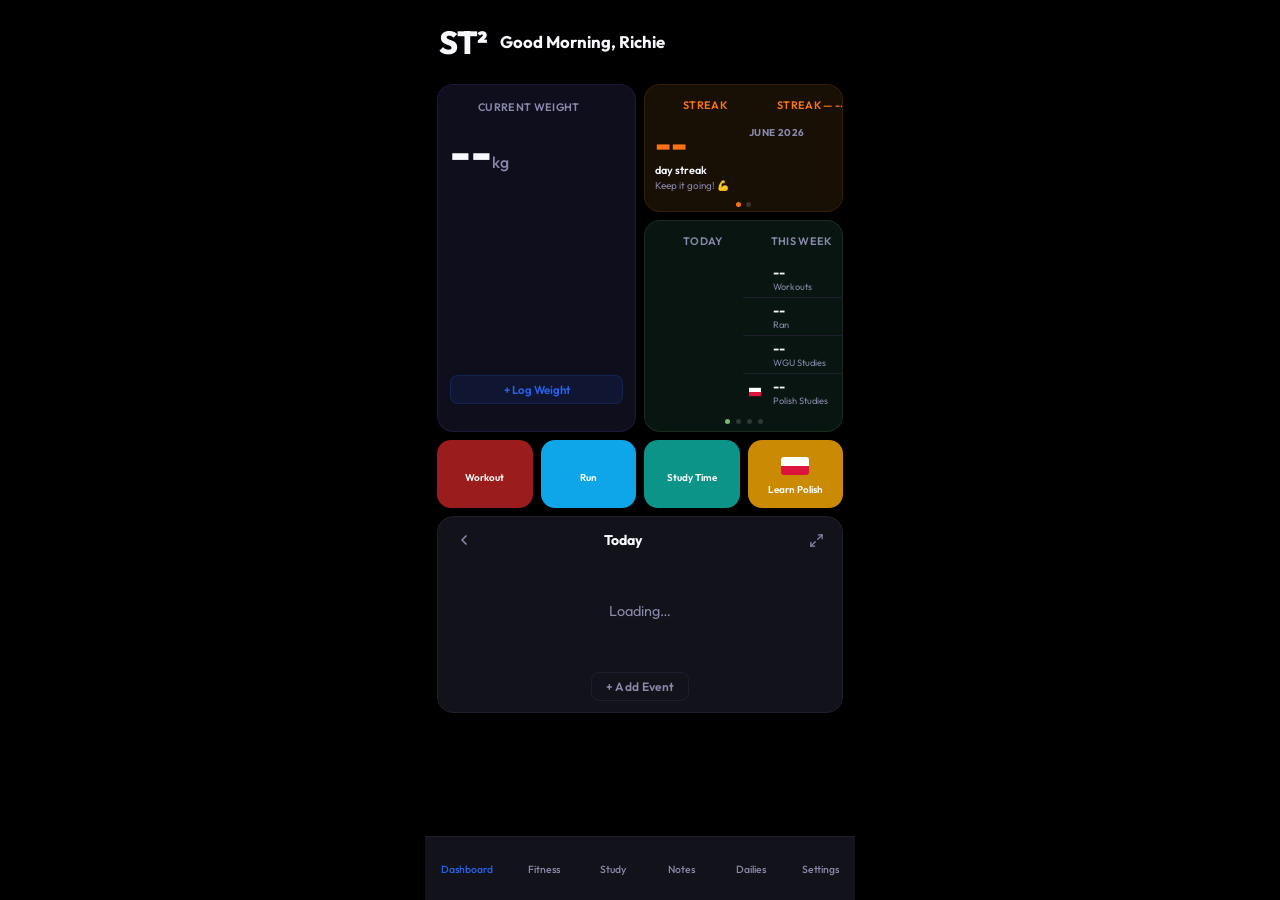
==== index.html @ 62f7ee6d "Habit modal: transparent borderless inputs, free-type emoji from any emoji keyboard - Input fields n" ====
<!DOCTYPE html>
<html lang="en" data-theme="dark">
<head>
  <meta charset="UTF-8" />
  <meta name="viewport" content="width=device-width, initial-scale=1.0, viewport-fit=cover" />
  <meta name="description" content="ST² — Stop Talking, Start Trying. Personal life tracker." />

  <!-- PWA / Android -->
  <meta name="theme-color" content="#000000" />
  <meta name="mobile-web-app-capable" content="yes" />
  <meta name="application-name" content="ST²" />

  <!-- iOS -->
  <meta name="apple-mobile-web-app-capable" content="yes" />
  <meta name="apple-mobile-web-app-status-bar-style" content="black-translucent" />
  <meta name="apple-mobile-web-app-title" content="ST²" />
  <link rel="apple-touch-icon" href="icon.png" />

  <title>ST²</title>
  <link rel="manifest" href="manifest.json" />
  <link rel="icon" type="image/png" href="icon.png" />

  <!-- Fonts -->
  <link rel="preconnect" href="https://fonts.googleapis.com" />
  <link rel="preconnect" href="https://fonts.gstatic.com" crossorigin />

  <!-- CDN Libraries -->
  <link rel="stylesheet" href="https://unpkg.com/leaflet@1.9.4/dist/leaflet.css" />
  <link rel="stylesheet" href="css/style.css" />
</head>
<body>

<div id="app">

  <!-- ── App Header ────────────────────────────────────────────────────── -->
  <div class="app-header" id="app-header">
    <div class="app-logo">ST²</div>
    <div class="greeting-flip-container">
      <div class="greeting-flip-card" id="greeting-flip">
        <div class="greeting-flip-front">
          <div class="greeting-text" id="greeting-text">Good Morning, Richie</div>
          <div class="greeting-date" id="greeting-date"></div>
        </div>
        <div class="greeting-flip-back">
          <div class="greeting-motto">STOP TALKING<br>START TRYING</div>
        </div>
      </div>
    </div>
  </div>

  <!-- ── Main scroll area ──────────────────────────────────────────────── -->
  <main>

    <!-- ================================================================
         TAB 1 — DASHBOARD
         ================================================================ -->
    <div id="tab-dashboard" class="tab-content active">

      <!-- Dashboard top: Weight (left) | Streak + This Week (right) -->
      <div class="dashboard-top mb-8">

        <!-- Weight Card — spans full height on left -->
        <div class="card weight-card">
          <div class="card-header-row">
            <div class="card-icon-wrap icon-purple">
              <i data-lucide="scale" style="width:13px;height:13px"></i>
            </div>
            <span class="card-label">Current Weight</span>
            <button class="card-expand-btn" onclick="openWeightExpand()" title="Expand">
              <i data-lucide="maximize-2" style="width:14px;height:14px"></i>
            </button>
          </div>
          <div class="weight-value">
            <span id="dash-weight">--</span><span class="unit">kg</span>
          </div>
          <div id="dash-weight-loss" class="weight-loss"></div>
          <div class="weight-sparkline-wrap">
            <canvas id="weight-sparkline"></canvas>
          </div>
          <button class="weight-log-btn" data-action="log-weight">+ Log Weight</button>
        </div>

        <!-- Right column: Streak on top, This Week below -->
        <div class="dashboard-right-col">

          <!-- Streak Card -->
          <div class="card streak-card" id="streak-card">
            <div class="streak-slider" id="streak-slider">
              <!-- Slide 0: streak number + week dots -->
              <div class="streak-slide">
                <div class="card-header-row">
                  <div class="card-icon-wrap icon-orange">
                    <i data-lucide="flame" style="width:13px;height:13px"></i>
                  </div>
                  <span class="card-label" style="color:#F97316">Streak</span>
                </div>
                <div class="streak-number" id="dash-streak">--</div>
                <div class="streak-label">day streak</div>
                <div class="streak-tagline" id="dash-streak-tagline">Keep it going! 💪</div>
                <div class="streak-dots" id="dash-streak-dots"></div>
              </div>
              <!-- Slide 1: month dot view -->
              <div class="streak-slide">
                <div class="card-header-row">
                  <div class="card-icon-wrap icon-orange">
                    <i data-lucide="flame" style="width:13px;height:13px"></i>
                  </div>
                  <span class="card-label" style="color:#F97316">Streak — <span id="dash-streak-mv">--</span> days</span>
                  <button class="card-expand-btn" onclick="Dashboard.openStreakYearModal()" title="View year">
                    <i data-lucide="maximize-2" style="width:14px;height:14px"></i>
                  </button>
                </div>
                <div class="streak-mv-month" id="dash-streak-mv-month">JUNE 2026</div>
                <div class="streak-mv-grid" id="dash-streak-mv-grid"></div>
              </div>
            </div>
            <div class="streak-nav-dots">
              <div class="streak-nav-dot active"></div>
              <div class="streak-nav-dot"></div>
            </div>
          </div>

          <!-- This Week Card — two swipeable panels -->
          <div class="card this-week-card" id="this-week-card">
            <div class="week-card-slider">
              <!-- Panel 0: Today's checklist -->
              <div class="week-panel">
                <div class="card-header-row">
                  <div class="card-icon-wrap icon-green">
                    <i data-lucide="circle-check-big" style="width:13px;height:13px"></i>
                  </div>
                  <span class="card-label">Today</span>
                </div>
                <div id="today-activity-list"></div>
              </div>
              <!-- Panel 1: This week stats -->
              <div class="week-panel">
                <div class="card-header-row">
                  <div class="card-icon-wrap icon-green">
                    <i data-lucide="trending-up" style="width:13px;height:13px"></i>
                  </div>
                  <span class="card-label">This Week</span>
                </div>
                <div class="week-stats-list">
                  <div class="week-stat-row">
                    <div class="week-stat-icon icon-workout">
                      <i data-lucide="dumbbell" style="width:13px;height:13px"></i>
                    </div>
                    <div class="week-stat-content">
                      <div id="week-workouts" class="week-stat-num">--</div>
                      <div class="week-stat-label">Workouts</div>
                    </div>
                    <canvas class="week-mini-chart" id="week-workout-mini-chart"></canvas>
                  </div>
                  <div class="week-stat-row">
                    <div class="week-stat-icon icon-run">
                      <i data-lucide="footprints" style="width:13px;height:13px"></i>
                    </div>
                    <div class="week-stat-content">
                      <div id="week-km" class="week-stat-num">--</div>
                      <div class="week-stat-label">Ran</div>
                    </div>
                    <canvas class="week-mini-chart" id="week-run-mini-chart"></canvas>
                  </div>
                  <div class="week-stat-row">
                    <div class="week-stat-icon icon-study">
                      <i data-lucide="book-open" style="width:13px;height:13px"></i>
                    </div>
                    <div class="week-stat-content">
                      <div id="week-study" class="week-stat-num">--</div>
                      <div class="week-stat-label">WGU Studies</div>
                    </div>
                    <canvas class="week-mini-chart" id="week-study-mini-chart"></canvas>
                  </div>
                  <div class="week-stat-row">
                    <div class="week-stat-icon" style="width:24px;height:24px;display:flex;align-items:center;justify-content:center;flex-shrink:0">
                      <svg viewBox="0 0 20 14" width="20" height="14" style="border-radius:2px;display:block">
                        <rect width="20" height="7" style="fill:#FFFFFF;stroke:none"/>
                        <rect y="7" width="20" height="7" style="fill:#DC143C;stroke:none"/>
                      </svg>
                    </div>
                    <div class="week-stat-content">
                      <div id="week-polish" class="week-stat-num">--</div>
                      <div class="week-stat-label">Polish Studies</div>
                    </div>
                    <canvas class="week-mini-chart" id="week-polish-mini-chart"></canvas>
                  </div>
                </div>
              </div>
              <!-- Panel 2: This month stats -->
              <div class="week-panel">
                <div class="card-header-row">
                  <div class="card-icon-wrap icon-blue">
                    <i data-lucide="calendar" style="width:13px;height:13px"></i>
                  </div>
                  <span class="card-label">This Month</span>
                </div>
                <div class="week-stats-list">
                  <div class="week-stat-row">
                    <div class="week-stat-icon icon-workout"><i data-lucide="dumbbell" style="width:13px;height:13px"></i></div>
                    <div class="week-stat-content">
                      <div id="month-workouts" class="week-stat-num">--</div>
                      <div class="week-stat-label">Workouts</div>
                    </div>
                    <canvas class="week-mini-chart" id="month-workout-mini-chart"></canvas>
                  </div>
                  <div class="week-stat-row">
                    <div class="week-stat-icon icon-run"><i data-lucide="footprints" style="width:13px;height:13px"></i></div>
                    <div class="week-stat-content">
                      <div id="month-km" class="week-stat-num">--</div>
                      <div class="week-stat-label">Ran</div>
                    </div>
                    <canvas class="week-mini-chart" id="month-run-mini-chart"></canvas>
                  </div>
                  <div class="week-stat-row">
                    <div class="week-stat-icon icon-study"><i data-lucide="book-open" style="width:13px;height:13px"></i></div>
                    <div class="week-stat-content">
                      <div id="month-study" class="week-stat-num">--</div>
                      <div class="week-stat-label">WGU Studies</div>
                    </div>
                    <canvas class="week-mini-chart" id="month-study-mini-chart"></canvas>
                  </div>
                  <div class="week-stat-row">
                    <div class="week-stat-icon" style="width:24px;height:24px;display:flex;align-items:center;justify-content:center;flex-shrink:0">
                      <svg viewBox="0 0 20 14" width="20" height="14" style="border-radius:2px;display:block"><rect width="20" height="7" style="fill:#FFFFFF;stroke:none"/><rect y="7" width="20" height="7" style="fill:#DC143C;stroke:none"/></svg>
                    </div>
                    <div class="week-stat-content">
                      <div id="month-polish" class="week-stat-num">--</div>
                      <div class="week-stat-label">Polish Studies</div>
                    </div>
                    <canvas class="week-mini-chart" id="month-polish-mini-chart"></canvas>
                  </div>
                </div>
              </div>
              <!-- Panel 3: All time stats -->
              <div class="week-panel">
                <div class="card-header-row">
                  <div class="card-icon-wrap icon-amber">
                    <i data-lucide="star" style="width:13px;height:13px"></i>
                  </div>
                  <span class="card-label">All Time</span>
                </div>
                <div class="week-stats-list">
                  <div class="week-stat-row">
                    <div class="week-stat-icon icon-workout"><i data-lucide="dumbbell" style="width:13px;height:13px"></i></div>
                    <div class="week-stat-content">
                      <div id="alltime-workouts" class="week-stat-num">--</div>
                      <div class="week-stat-label">Workouts</div>
                    </div>
                    <canvas class="week-mini-chart" id="alltime-workout-mini-chart"></canvas>
                  </div>
                  <div class="week-stat-row">
                    <div class="week-stat-icon icon-run"><i data-lucide="footprints" style="width:13px;height:13px"></i></div>
                    <div class="week-stat-content">
                      <div id="alltime-km" class="week-stat-num">--</div>
                      <div class="week-stat-label">Ran</div>
                    </div>
                    <canvas class="week-mini-chart" id="alltime-run-mini-chart"></canvas>
                  </div>
                  <div class="week-stat-row">
                    <div class="week-stat-icon icon-study"><i data-lucide="book-open" style="width:13px;height:13px"></i></div>
                    <div class="week-stat-content">
                      <div id="alltime-study" class="week-stat-num">--</div>
                      <div class="week-stat-label">WGU Studies</div>
                    </div>
                    <canvas class="week-mini-chart" id="alltime-study-mini-chart"></canvas>
                  </div>
                  <div class="week-stat-row">
                    <div class="week-stat-icon" style="width:24px;height:24px;display:flex;align-items:center;justify-content:center;flex-shrink:0">
                      <svg viewBox="0 0 20 14" width="20" height="14" style="border-radius:2px;display:block"><rect width="20" height="7" style="fill:#FFFFFF;stroke:none"/><rect y="7" width="20" height="7" style="fill:#DC143C;stroke:none"/></svg>
                    </div>
                    <div class="week-stat-content">
                      <div id="alltime-polish" class="week-stat-num">--</div>
                      <div class="week-stat-label">Polish Studies</div>
                    </div>
                    <canvas class="week-mini-chart" id="alltime-polish-mini-chart"></canvas>
                  </div>
                </div>
              </div>
            </div>
            <!-- Swipe indicator -->
            <div class="week-swipe-dots">
              <span class="week-swipe-dot active"></span>
              <span class="week-swipe-dot"></span>
              <span class="week-swipe-dot"></span>
              <span class="week-swipe-dot"></span>
            </div>
          </div>

        </div><!-- /dashboard-right-col -->
      </div><!-- /dashboard-top -->

      <!-- Quick Actions -->
      <div class="quick-actions-section mb-8">
        <div class="quick-actions-grid">
          <button class="action-btn action-workout" data-action="log-workout">
            <i data-lucide="dumbbell"></i>
            <span>Workout</span>
          </button>
          <button class="action-btn action-run" data-action="log-run">
            <i data-lucide="footprints"></i>
            <span>Run</span>
          </button>
          <button class="action-btn action-study" data-action="log-study">
            <i data-lucide="book-open"></i>
            <span>Study Time</span>
          </button>
          <button class="action-btn action-polish" data-action="log-polish">
            <span class="flag-pl-wrap">
              <svg viewBox="0 0 28 18" width="28" height="18" xmlns="http://www.w3.org/2000/svg" style="border-radius:3px;display:block">
                <rect width="28" height="9" style="fill:#FFFFFF;stroke:none"/>
                <rect y="9" width="28" height="9" style="fill:#DC143C;stroke:none"/>
              </svg>
            </span>
            <span>Learn Polish</span>
          </button>
        </div>
      </div>

      <!-- Today's Timeline -->
      <div class="card timeline-card">
        <div class="timeline-header">
          <button class="tl-return-today-btn" id="tl-return-today-btn" onclick="tlReturnToday()" title="Return to today" style="display:none">
            <svg viewBox="0 0 24 24" width="15" height="15" fill="none" stroke="currentColor" stroke-width="2.5" stroke-linecap="round" stroke-linejoin="round"><polyline points="1 4 1 10 7 10"/><path d="M3.51 15a9 9 0 1 0 .49-4.5"/></svg>
          </button>
          <button class="tl-nav-btn" id="tl-prev-btn" onclick="tlNavDay(-1)">
            <svg viewBox="0 0 24 24" width="16" height="16" fill="none" stroke="currentColor" stroke-width="2.5" stroke-linecap="round" stroke-linejoin="round"><polyline points="15 18 9 12 15 6"/></svg>
          </button>
          <span class="tl-date-label" id="tl-date-label">Today</span>
          <button class="tl-nav-btn" id="tl-next-btn" onclick="tlNavDay(1)" style="visibility:hidden">
            <svg viewBox="0 0 24 24" width="16" height="16" fill="none" stroke="currentColor" stroke-width="2.5" stroke-linecap="round" stroke-linejoin="round"><polyline points="9 18 15 12 9 6"/></svg>
          </button>
          <button class="tl-expand-cal-btn" onclick="openCalendarModal()" title="Calendar view">
            <svg viewBox="0 0 24 24" width="15" height="15" fill="none" stroke="currentColor" stroke-width="2" stroke-linecap="round" stroke-linejoin="round"><polyline points="15 3 21 3 21 9"/><polyline points="9 21 3 21 3 15"/><line x1="21" y1="3" x2="14" y2="10"/><line x1="3" y1="21" x2="10" y2="14"/></svg>
          </button>
        </div>
        <div class="timeline-list" id="timeline-list">
          <div class="empty-state"><p>Loading…</p></div>
        </div>
        <button class="tl-add-event-btn" onclick="openAddEventModal()">+ Add Event</button>
      </div>

    </div><!-- /tab-dashboard -->


    <!-- ================================================================
         TAB 2 — FITNESS
         ================================================================ -->
    <div id="tab-fitness" class="tab-content">

      <div class="tab-page-header">
        <h2>Fitness</h2>
      </div>

      <!-- Filter tabs -->
      <div class="filter-tabs">
        <button class="fitness-filter-btn active" data-filter="all">All</button>
        <button class="fitness-filter-btn" data-filter="workouts">Workouts</button>
        <button class="fitness-filter-btn" data-filter="runs">Runs</button>
      </div>

      <!-- Feed -->
      <div class="activity-feed" id="fitness-feed">
        <div class="empty-state"><p>Loading…</p></div>
      </div>

      <!-- FAB -->
      <button class="fab" id="fitness-fab" onclick="this.nextElementSibling.classList.toggle('open')">＋</button>
      <div class="fab-menu" id="fitness-fab-menu">
        <button class="fab-menu-item" onclick="Fitness.openLogWorkoutModal();document.getElementById('fitness-fab-menu').classList.remove('open')">Log Workout</button>
        <button class="fab-menu-item" onclick="Fitness.openLogRunModal();document.getElementById('fitness-fab-menu').classList.remove('open')">Log Run</button>
      </div>

    </div><!-- /tab-fitness -->


    <!-- ================================================================
         TAB 3 — STUDY
         ================================================================ -->
    <div id="tab-study" class="tab-content">

      <div class="tab-page-header">
        <h2>Study</h2>
      </div>

      <!-- Sub-tabs -->
      <div class="study-subtabs">
        <button class="study-subtab-btn active" data-subtab="overview">WGU</button>
        <button class="study-subtab-btn" data-subtab="polish">Polish</button>
      </div>

      <!-- ── Overview Pane ─────────────────────────────────────────────── -->
      <div class="study-subtab-pane active" data-subtab-pane="overview">

        <!-- Term & Degree Progress -->
        <div class="card progress-card mb-12" id="study-progress-card">
          <div style="color:var(--subtext);font-size:0.72rem;margin-bottom:2px">Loading progress…</div>
        </div>

        <!-- Dual Study Cards -->
        <div class="study-dual-grid mb-12">
          <!-- Left: Today + Timer -->
          <div class="card study-today-card">
            <div class="study-card-label">TODAY'S STUDY TIME</div>
            <div id="study-today-total" class="study-today-big"></div>
            <div class="study-timer-row">
              <span class="study-timer-label">⏱</span>
              <span id="timer-display" class="study-timer-num">00:00:00</span>
            </div>
            <div class="study-goal-label-row"><span>Daily Goal <span id="study-daily-goal-label">4h 00m</span></span><span id="study-daily-goal-pct" class="study-daily-pct"></span></div>
            <div class="progress-bar-wrap study-goal-bar-wrap">
              <div class="progress-bar" id="study-daily-goal-bar" style="width:0%;background:#22C55E"></div>
            </div>
            <button class="study-start-btn" id="timer-start-btn" onclick="StudyStartTimerFlow()">▶ Start Study Timer</button>
            <div class="study-timer-controls" id="study-timer-controls" style="display:none">
              <button class="study-pause-btn" id="timer-pause-btn" onclick="StudyTogglePauseResume()">
                <svg width="12" height="12" viewBox="0 0 24 24" fill="currentColor"><rect x="6" y="4" width="4" height="16" rx="1"/><rect x="14" y="4" width="4" height="16" rx="1"/></svg> Pause
              </button>
              <button class="study-stop-btn" id="timer-stop-btn" onclick="StudyStopTimer()">
                <svg width="12" height="12" viewBox="0 0 24 24" fill="currentColor"><rect x="3" y="3" width="18" height="18" rx="2"/></svg> Stop
              </button>
            </div>
            <button class="link-btn study-log-link" onclick="StudyOpenManualLog()">+ Log Study Time</button>
          </div>

          <!-- Right: This Week -->
          <div class="card study-week-card">
            <div class="study-card-label">THIS WEEK</div>
            <div id="study-week-total" class="study-week-total-row">--</div>
            <div class="study-week-chart-wrap">
              <canvas id="study-week-chart"></canvas>
            </div>
            <div class="study-week-goal-row">
              <span class="study-week-goal-label">Weekly Goal</span>
              <span id="study-week-goal-pct" class="study-week-pct">0%</span>
            </div>
            <div class="progress-bar-wrap">
              <div class="progress-bar" id="study-week-goal-bar" style="width:0%"></div>
            </div>
          </div>
        </div>

        <!-- Compact Calendar + Metrics -->
        <div class="card study-cal-card mb-12">
          <div class="study-cal-layout">
            <!-- Left ~70%: month nav + calendar -->
            <div class="study-cal-left">
              <div class="study-cal-nav">
                <button class="study-cal-arrow" onclick="Study.calPrevMonth()">‹</button>
                <span class="study-cal-month-label" id="study-calendar-month">JUNE 2026</span>
                <button class="study-cal-arrow" onclick="Study.calNextMonth()">›</button>
              </div>
              <div class="study-cal-day-labels">
                <span>M</span><span>T</span><span>W</span><span>T</span><span>F</span><span>S</span><span>S</span>
              </div>
              <div class="calendar-grid study-cal-grid" id="study-calendar"></div>
            </div>
            <!-- Vertical divider -->
            <div class="study-cal-vdiv"></div>
            <!-- Right ~30%: 3 stacked metrics -->
            <div class="study-cal-right">
              <div class="study-cal-metric">
                <svg width="24" height="24" viewBox="0 0 24 24" fill="none" stroke="currentColor" stroke-width="2" stroke-linecap="round" stroke-linejoin="round" class="study-cal-icon-accent" style="flex-shrink:0"><path d="M2 3h6a4 4 0 0 1 4 4v14a3 3 0 0 0-3-3H2z"/><path d="M22 3h-6a4 4 0 0 0-4 4v14a3 3 0 0 1 3-3h7z"/></svg>
                <div class="study-cal-metric-text">
                  <div class="study-cal-metric-val" id="study-days-studied">0</div>
                  <div class="study-cal-metric-lbl">days studied</div>
                </div>
              </div>
              <div class="study-cal-hdiv"></div>
              <div class="study-cal-metric">
                <svg width="24" height="24" viewBox="0 0 24 24" fill="none" stroke="currentColor" stroke-width="2" stroke-linecap="round" stroke-linejoin="round" class="study-cal-icon-muted" style="flex-shrink:0"><circle cx="12" cy="12" r="10"/><polyline points="12 6 12 12 16 14"/></svg>
                <div class="study-cal-metric-text">
                  <div class="study-cal-metric-val" id="study-month-total">0h 0m</div>
                  <div class="study-cal-metric-lbl">This month</div>
                </div>
              </div>
              <div class="study-cal-hdiv"></div>
              <div class="study-cal-metric">
                <svg width="24" height="24" viewBox="0 0 24 24" fill="none" stroke="#F97316" stroke-width="2" stroke-linecap="round" stroke-linejoin="round" style="flex-shrink:0"><path d="M8.5 14.5A2.5 2.5 0 0 0 11 12c0-1.38-.5-2-1-3-1.072-2.143-.224-4.054 2-6 .5 2.5 2 4.9 4 6.5 2 1.6 3 3.5 3 5.5a7 7 0 1 1-14 0c0-1.153.433-2.294 1-3a2.5 2.5 0 0 0 2.5 2.5z"/></svg>
                <div class="study-cal-metric-text">
                  <div class="study-cal-metric-val"><span id="study-streak-count">0</span></div>
                  <div class="study-cal-metric-lbl">day streak</div>
                </div>
              </div>
            </div>
          </div>
        </div>

      </div><!-- /overview pane -->

      <!-- ── Classes Pane ──────────────────────────────────────────────── -->

      <!-- ── Polish Pane ──────────────────────────────────────────────── -->
      <div class="study-subtab-pane" data-subtab-pane="polish">

        <!-- Stats: Today + This Week -->
        <div class="study-dual-grid">
          <div class="card study-today-card">
            <div class="study-card-label">TODAY'S STUDY TIME</div>
            <div id="polish-today-total" class="study-today-big"></div>
            <div class="study-timer-row">
              <span class="study-timer-label">⏱</span>
              <span id="polish-timer-display" class="study-timer-num">00:00:00</span>
            </div>
            <div class="study-goal-label-row">
              <span>Daily Goal <span id="polish-daily-goal-label">20m</span></span>
              <span id="polish-daily-goal-pct" class="study-daily-pct"></span>
            </div>
            <div class="progress-bar-wrap study-goal-bar-wrap">
              <div class="progress-bar" id="polish-daily-goal-bar" style="width:0%"></div>
            </div>
            <button class="study-start-btn" id="polish-timer-start-btn" onclick="PolishStartTimerFlow()">▶ Start Study Timer</button>
            <div class="study-timer-controls" id="polish-timer-controls" style="display:none">
              <button class="study-pause-btn" id="polish-timer-pause-btn" onclick="PolishTogglePauseResume()">
                <svg width="12" height="12" viewBox="0 0 24 24" fill="currentColor"><rect x="6" y="4" width="4" height="16" rx="1"/><rect x="14" y="4" width="4" height="16" rx="1"/></svg> Pause
              </button>
              <button class="study-stop-btn" onclick="PolishStopTimer()">
                <svg width="12" height="12" viewBox="0 0 24 24" fill="currentColor"><rect x="3" y="3" width="18" height="18" rx="2"/></svg> Stop
              </button>
            </div>
            <button class="link-btn study-log-link" onclick="PolishOpenLog()">+ Log Polish Time</button>
          </div>
          <div class="card study-week-card">
            <div class="study-card-label">THIS WEEK</div>
            <div id="polish-week-total" class="study-week-total-row"></div>
            <div class="study-week-chart-wrap">
              <canvas id="polish-week-chart"></canvas>
            </div>
            <div class="study-week-goal-row">
              <span class="study-week-goal-label">Weekly Goal</span>
              <span id="polish-week-goal-pct" class="study-week-pct">0%</span>
            </div>
            <div class="progress-bar-wrap">
              <div class="progress-bar" id="polish-week-goal-bar" style="width:0%"></div>
            </div>
          </div>
        </div>

        <!-- Word of the Day flip card -->
        <div class="polish-flip-wrap" id="polish-flip-wrap" onclick="PolishFlip()">
          <div class="polish-flip-inner" id="polish-flip-inner">
            <!-- FRONT -->
            <div class="polish-flip-face polish-front">
              <div class="polish-front-inner">
                <button class="polish-nav-side" onclick="event.stopPropagation();PolishPrevWord()">‹</button>
                <div class="polish-front-center">
                  <div class="polish-front-left">
                    <div class="polish-front-eyebrow">Polish</div>
                    <div class="polish-front-title">Word of the Day</div>
                    <div class="polish-front-date" id="polish-wotd-date"></div>
                  </div>
                  <div class="polish-front-right">
                    <div class="polish-flag">🇵🇱</div>
                    <div class="polish-tap-hint">Tap to reveal</div>
                  </div>
                </div>
                <button class="polish-nav-side" id="polish-nav-next" onclick="event.stopPropagation();PolishNextWord()">›</button>
              </div>
            </div>
            <!-- BACK -->
            <div class="polish-flip-face polish-back" id="polish-flip-back">
              <div class="polish-back-main">
                <div class="polish-back-word" id="polish-wotd-word">---</div>
                <div class="polish-back-meta">
                  <span class="polish-back-trans" id="polish-wotd-trans">---</span>
                  <span class="polish-pos-badge" id="polish-wotd-pos">---</span>
                </div>
                <div class="polish-expand-panel" id="polish-expand-panel">
                  <div class="polish-expand-divider"></div>
                  <div class="polish-sentence-pl" id="polish-wotd-sent-pl"></div>
                  <div class="polish-sentence-en" id="polish-wotd-sent-en"></div>
                </div>
              </div>
              <div class="polish-back-right">
                <button class="polish-star-btn" id="polish-star-btn" onclick="event.stopPropagation();PolishToggleFavorite()" title="Save word">☆</button>
                <button class="polish-chevron" id="polish-chevron" onclick="event.stopPropagation();PolishToggleExpand()">▾</button>
              </div>
            </div>
          </div>
        </div>

        <!-- Saved Words -->
        <div class="polish-saved-section card" id="polish-saved-section">
          <div class="polish-saved-header" onclick="PolishToggleSaved()">
            <span class="polish-saved-title">Saved Words</span>
            <span class="polish-saved-count" id="polish-saved-count">0</span>
            <span class="polish-saved-chevron" id="polish-saved-chevron">▾</span>
          </div>
          <div class="polish-saved-body" id="polish-saved-body">
            <div class="polish-saved-search-wrap">
              <input class="polish-saved-search" id="polish-saved-search" type="search" placeholder="Search saved words…" oninput="PolishFilterSaved(this.value)" />
            </div>
            <div class="polish-saved-list" id="polish-saved-list"></div>
          </div>
        </div>

        <!-- Polish Calendar -->
        <div class="card study-cal-card mb-12">
          <div class="study-cal-layout">
            <div class="study-cal-left">
              <div class="study-cal-nav">
                <button class="study-cal-arrow" onclick="PolishCalPrev()">‹</button>
                <span class="study-cal-month-label" id="polish-calendar-month">JUNE 2026</span>
                <button class="study-cal-arrow" onclick="PolishCalNext()">›</button>
              </div>
              <div class="study-cal-day-labels">
                <span>M</span><span>T</span><span>W</span><span>T</span><span>F</span><span>S</span><span>S</span>
              </div>
              <div class="calendar-grid study-cal-grid" id="polish-calendar"></div>
            </div>
            <div class="study-cal-vdiv"></div>
            <div class="study-cal-right">
              <div class="study-cal-metric">
                <svg width="24" height="24" viewBox="0 0 24 24" fill="none" stroke="#DC2626" stroke-width="2" stroke-linecap="round" stroke-linejoin="round" style="flex-shrink:0"><path d="M2 3h6a4 4 0 0 1 4 4v14a3 3 0 0 0-3-3H2z"/><path d="M22 3h-6a4 4 0 0 0-4 4v14a3 3 0 0 1 3-3h7z"/></svg>
                <div class="study-cal-metric-text">
                  <div class="study-cal-metric-val" id="polish-days-practiced">0</div>
                  <div class="study-cal-metric-lbl">days studied</div>
                </div>
              </div>
              <div class="study-cal-hdiv"></div>
              <div class="study-cal-metric">
                <svg width="24" height="24" viewBox="0 0 24 24" fill="none" stroke="currentColor" stroke-width="2" stroke-linecap="round" stroke-linejoin="round" class="study-cal-icon-muted" style="flex-shrink:0"><circle cx="12" cy="12" r="10"/><polyline points="12 6 12 12 16 14"/></svg>
                <div class="study-cal-metric-text">
                  <div class="study-cal-metric-val" id="polish-month-total">0m</div>
                  <div class="study-cal-metric-lbl">this month</div>
                </div>
              </div>
              <div class="study-cal-hdiv"></div>
              <div class="study-cal-metric">
                <svg width="24" height="24" viewBox="0 0 24 24" fill="none" stroke="#F97316" stroke-width="2" stroke-linecap="round" stroke-linejoin="round" style="flex-shrink:0"><path d="M8.5 14.5A2.5 2.5 0 0 0 11 12c0-1.38-.5-2-1-3-1.072-2.143-.224-4.054 2-6 .5 2.5 2 4.9 4 6.5 2 1.6 3 3.5 3 5.5a7 7 0 1 1-14 0c0-1.153.433-2.294 1-3a2.5 2.5 0 0 0 2.5 2.5z"/></svg>
                <div class="study-cal-metric-text">
                  <div class="study-cal-metric-val"><span id="polish-streak-count">0</span></div>
                  <div class="study-cal-metric-lbl">day streak</div>
                </div>
              </div>
            </div>
          </div>
        </div>

      </div><!-- /polish pane -->

    </div><!-- /tab-study -->


    <!-- ================================================================
         TAB 4 — NOTES
         ================================================================ -->
    <div id="tab-notes" class="tab-content">

      <!-- Selection mode action bar -->
      <div class="notes-sel-bar" id="notes-sel-bar" style="display:none">
        <button class="notes-sel-cancel" onclick="NotesExitSelection()">✕</button>
        <span class="notes-sel-count" id="notes-sel-count">0 selected</span>
        <div class="notes-sel-actions">
          <button class="notes-sel-btn" onclick="NotesSelectionPin()" title="Pin/Unpin">
            <svg width="20" height="20" viewBox="0 0 24 24" fill="none" stroke="currentColor" stroke-width="2" stroke-linecap="round" stroke-linejoin="round"><line x1="12" y1="17" x2="12" y2="22"/><path d="M5 17h14v-1.76a2 2 0 0 0-1.11-1.79l-1.78-.9A2 2 0 0 1 15 10.76V6h1a2 2 0 0 0 0-4H8a2 2 0 0 0 0 4h1v4.76a2 2 0 0 1-1.11 1.79l-1.78.9A2 2 0 0 0 5 15.24Z"/></svg>
          </button>
          <button class="notes-sel-btn" onclick="NotesOpenColorPicker()" title="Change color">
            <svg width="20" height="20" viewBox="0 0 24 24" fill="none" stroke="currentColor" stroke-width="2" stroke-linecap="round" stroke-linejoin="round"><circle cx="13.5" cy="6.5" r=".5" fill="currentColor"/><circle cx="17.5" cy="10.5" r=".5" fill="currentColor"/><circle cx="8.5" cy="7.5" r=".5" fill="currentColor"/><circle cx="6.5" cy="12.5" r=".5" fill="currentColor"/><path d="M12 2C6.5 2 2 6.5 2 12s4.5 10 10 10c.926 0 1.648-.746 1.648-1.688 0-.437-.18-.835-.437-1.125-.29-.289-.438-.652-.438-1.125a1.64 1.64 0 0 1 1.668-1.668h1.996c3.051 0 5.555-2.503 5.555-5.554C21.965 6.012 17.461 2 12 2z"/></svg>
          </button>
          <button class="notes-sel-btn" onclick="NotesSelectionLock()" title="Lock/Unlock">
            <svg width="20" height="20" viewBox="0 0 24 24" fill="none" stroke="currentColor" stroke-width="2" stroke-linecap="round" stroke-linejoin="round"><rect x="3" y="11" width="18" height="11" rx="2" ry="2"/><path d="M7 11V7a5 5 0 0 1 10 0v4"/></svg>
          </button>
          <button class="notes-sel-btn notes-sel-delete" onclick="NotesDeleteSelected()" title="Delete">
            <svg width="20" height="20" viewBox="0 0 24 24" fill="none" stroke="currentColor" stroke-width="2" stroke-linecap="round" stroke-linejoin="round"><polyline points="3 6 5 6 21 6"/><path d="M19 6l-1 14a2 2 0 0 1-2 2H8a2 2 0 0 1-2-2L5 6"/><path d="M10 11v6"/><path d="M14 11v6"/><path d="M9 6V4a1 1 0 0 1 1-1h4a1 1 0 0 1 1 1v2"/></svg>
          </button>
        </div>
      </div>

      <div class="tab-page-header" id="notes-header">
        <h2>Notes</h2>
      </div>

      <input type="text" class="notes-search" id="notes-search" placeholder="Search notes…" />

      <div id="notes-pinned-row" style="display:none"></div>
      <div class="notes-grid" id="notes-grid">
        <div class="empty-state"><p>Loading…</p></div>
      </div>

      <button class="notes-fab" id="notes-fab" onclick="Notes.openEditor(null)">＋</button>

    </div><!-- /tab-notes -->

    <!-- ================================================================
         TAB 5 — HABITS
         ================================================================ -->
    <div id="tab-habits" class="tab-content">
    </div><!-- /tab-habits -->


    <!-- ================================================================
         TAB 6 — SETTINGS
         ================================================================ -->
    <div id="tab-settings" class="tab-content">

      <div class="tab-page-header">
        <h2>Settings</h2>
      </div>

      <!-- Appearance -->
      <div class="settings-section">
        <div class="settings-section-title">Appearance</div>
        <div class="settings-card">
          <div class="theme-swatches">
            <button class="theme-swatch" data-theme="dark" onclick="SettingsSetTheme('dark')">
              <div class="swatch-preview swatch-dark"><div class="swatch-accent"></div></div>
              <span class="swatch-label">Dark</span>
            </button>
            <button class="theme-swatch" data-theme="light" onclick="SettingsSetTheme('light')">
              <div class="swatch-preview swatch-light"><div class="swatch-accent"></div></div>
              <span class="swatch-label">Light</span>
            </button>
          </div>
        </div>
      </div>

      <!-- Security -->
      <div class="settings-section">
        <div class="settings-section-title">Security</div>
        <div class="settings-card">
          <div class="settings-row">
            <div>
              <div class="settings-row-label">Note Lock PIN</div>
              <div class="settings-row-sublabel" id="pin-status-text">Not set</div>
            </div>
            <button class="btn btn-sm btn-secondary" id="pin-manage-btn" onclick="SettingsManagePin()">Set PIN</button>
          </div>
        </div>
      </div>

      <!-- Profile -->
      <div class="settings-section">
        <div class="settings-section-title">Profile</div>
        <div class="settings-card">
          <div class="settings-row">
            <div class="settings-row-label">Display Name</div>
            <input class="settings-input" id="settings-name" type="text" value="Richie" />
          </div>
          <div class="settings-row">
            <div class="settings-row-label">Units<div class="sub">Weight &amp; distance</div></div>
            <select class="settings-input" id="settings-units" style="max-width:160px">
              <option value="metric">Metric (kg, km)</option>
              <option value="imperial">Imperial (lbs, mi)</option>
            </select>
          </div>
          <div class="settings-row">
            <div class="settings-row-label">Timezone</div>
            <select class="settings-input" id="settings-timezone" style="max-width:180px">
              <option value="Europe/Warsaw">Warsaw (GMT+2)</option>
              <option value="Europe/Berlin">Berlin (GMT+2)</option>
              <option value="Europe/Paris">Paris (GMT+2)</option>
              <option value="Europe/London">London (GMT+1)</option>
              <option value="UTC">UTC (GMT+0)</option>
              <option value="America/New_York">New York (GMT-5)</option>
              <option value="America/Chicago">Chicago (GMT-6)</option>
              <option value="America/Denver">Denver (GMT-7)</option>
              <option value="America/Los_Angeles">Los Angeles (GMT-8)</option>
              <option value="Asia/Dubai">Dubai (GMT+4)</option>
              <option value="Asia/Kolkata">India (GMT+5:30)</option>
              <option value="Asia/Tokyo">Tokyo (GMT+9)</option>
              <option value="Australia/Sydney">Sydney (GMT+10)</option>
            </select>
          </div>
          <div class="settings-row">
            <button class="btn btn-primary" onclick="SettingsSave()">Save Changes</button>
          </div>
        </div>
      </div>

      <!-- Education -->
      <div class="settings-section">
        <div class="settings-section-title">Education</div>
        <div class="settings-card">
          <div class="settings-row">
            <div class="settings-row-label">Current Term<div class="sub">WGU enrollment period</div></div>
            <select class="settings-input" id="settings-term-name" style="max-width:200px" onchange="SettingsSelectTerm(this.value)">
              <option value="">-- Select term --</option>
              <option value="Term 1">Term 1 (Nov 2025 – Apr 2026)</option>
              <option value="Term 2">Term 2 (May 2026 – Oct 2026)</option>
              <option value="Term 3">Term 3 (Nov 2026 – Apr 2027)</option>
            </select>
          </div>
          <div class="settings-row">
            <button class="btn btn-primary" onclick="SettingsSave()">Save Education</button>
          </div>
        </div>
      </div>

      <!-- Data -->
      <div class="settings-section">
        <div class="settings-section-title">Data</div>
        <div class="settings-card">
          <div class="settings-row">
            <div class="settings-row-label">Export All Data<div class="sub">Download JSON backup</div></div>
            <button class="btn btn-secondary" onclick="SettingsExport()">Export</button>
          </div>
          <div class="settings-row">
            <div class="settings-row-label">Import Data<div class="sub">Restore from JSON</div></div>
            <button class="btn btn-secondary" onclick="SettingsTriggerImport()">Import</button>
            <input type="file" id="import-file-input" accept=".json" style="display:none" onchange="SettingsHandleImport(this)" />
          </div>
          <div class="settings-row" id="clear-sample-data-btn" style="display:none">
            <div class="settings-row-label">Sample Data<div class="sub">Remove all seeded data</div></div>
            <button class="btn btn-danger" onclick="SettingsClearSampleData()">Clear</button>
          </div>
        </div>
      </div>

      <!-- About -->
      <div class="settings-section">
        <div class="settings-section-title">About</div>
        <div class="settings-card">
          <div class="settings-row about-row" style="justify-content:center;flex-direction:column;align-items:flex-start">
            <div class="about-name">ST²</div>
            <div class="about-tagline">Stop Talking, Start Trying</div>
            <div class="sub" style="margin-top:4px">v0.91</div>
          </div>
        </div>
      </div>

    </div><!-- /tab-settings -->

  </main><!-- /main -->

  <!-- ── Bottom Nav ──────────────────────────────────────────────────────── -->
  <nav class="bottom-nav">
    <button class="nav-item active" data-tab="dashboard">
      <i data-lucide="layout-dashboard"></i>
      Dashboard
    </button>
    <button class="nav-item" data-tab="fitness">
      <i data-lucide="dumbbell"></i>
      Fitness
    </button>
    <button class="nav-item" data-tab="study">
      <i data-lucide="book-open"></i>
      Study
    </button>
    <button class="nav-item" data-tab="notes">
      <i data-lucide="file-text"></i>
      Notes
    </button>
    <button class="nav-item" data-tab="habits">
      <i data-lucide="flame"></i>
      Dailies
    </button>
    <button class="nav-item" data-tab="settings">
      <i data-lucide="settings"></i>
      Settings
    </button>
  </nav>

  <!-- ── Weight Expand Panel ──────────────────────────────────────────────── -->
  <div id="weight-expand-panel" class="weight-expand-backdrop" onclick="closeWeightExpandBackdrop(event)">
    <div class="weight-expand-card">
      <div class="weight-expand-header">
        <div class="weight-expand-header-left">
          <div class="weight-expand-label">Current Weight</div>
          <div class="weight-expand-value"><span id="we-current">--</span> <span class="we-unit">kg</span></div>
          <div class="weight-expand-loss" id="we-loss"></div>
        </div>
        <button class="weight-expand-close" onclick="closeWeightExpand()">
          <i data-lucide="x"></i>
        </button>
      </div>
      <div class="weight-expand-periods">
        <button class="period-btn" data-period="1W">1W</button>
        <button class="period-btn active" data-period="1M">1M</button>
        <button class="period-btn" data-period="3M">3M</button>
        <button class="period-btn" data-period="ALL">ALL</button>
      </div>
      <div class="weight-expand-chart-wrap">
        <canvas id="weight-expand-chart"></canvas>
      </div>
      <div class="we-history" id="we-history"></div>
    </div>
  </div>

  <!-- ── Streak Year Expand Panel ─────────────────────────────────────── -->
  <div id="streak-year-panel" class="streak-year-backdrop" onclick="closeStreakYearBackdrop(event)">
    <div class="streak-year-card">
      <div class="streak-year-header">
        <div>
          <div class="streak-year-panel-label">Activity History</div>
          <div class="streak-year-panel-sub">Last 12 months</div>
        </div>
        <button class="weight-expand-close" onclick="closeStreakYear()">
          <i data-lucide="x"></i>
        </button>
      </div>
      <div class="streak-year-expand-grid" id="streak-year-grid"></div>
    </div>
  </div>

</div><!-- /app -->


<!-- ════════════════════════════════════════════════════════════════════════
     MODALS
     ════════════════════════════════════════════════════════════════════════ -->

<!-- ── Add Event Modal ─────────────────────────────────────────────────── -->
<div class="modal-backdrop" id="modal-add-event">
  <div class="modal-sheet">
    <div class="modal-handle"></div>
    <div class="modal-header">
      <h3>Add Event</h3>
      <button class="modal-close-btn" onclick="App.closeAllModals()">✕</button>
    </div>
    <div class="modal-body">
      <div class="form-group">
        <label>Title</label>
        <input type="text" class="form-input" id="event-title-input" placeholder="e.g. Family BBQ" />
      </div>
      <div class="form-group">
        <label>Time</label>
        <input type="datetime-local" class="form-input" id="event-time-input" />
      </div>
      <div class="form-group">
        <label>Notes (optional)</label>
        <input type="text" class="form-input" id="event-notes-input" placeholder="Optional details" />
      </div>
    </div>
    <div class="modal-footer">
      <button class="btn btn-secondary" onclick="App.closeAllModals()">Cancel</button>
      <button class="btn btn-primary" onclick="saveCustomEvent()">Save</button>
    </div>
  </div>
</div>

<!-- ── Log Weight Modal ────────────────────────────────────────────────── -->
<div class="modal-backdrop" id="modal-log-weight">
  <div class="modal-sheet">
    <div class="modal-handle"></div>
    <div class="modal-header">
      <h3>Log Weight</h3>
      <button class="modal-close-btn" onclick="App.closeAllModals()">✕</button>
    </div>
    <div class="modal-body">
      <div class="form-group">
        <label>Weight (kg)</label>
        <input type="number" class="form-input" id="weight-value-input" min="30" max="300" step="0.1" placeholder="e.g. 83.5" />
      </div>
      <div class="form-group">
        <label>Date & Time</label>
        <input type="datetime-local" class="form-input" id="weight-date-input" />
      </div>
      <div class="form-group">
        <label>Notes (optional)</label>
        <input type="text" class="form-input" id="weight-notes-input" placeholder="e.g. after breakfast" />
      </div>
    </div>
    <div class="modal-footer">
      <button class="btn btn-secondary" onclick="App.closeAllModals()">Cancel</button>
      <button class="btn btn-primary" onclick="saveWeight()">Save</button>
    </div>
  </div>
</div>

<!-- ── Log Workout Modal ───────────────────────────────────────────────── -->
<div class="modal-backdrop" id="modal-log-workout">
  <div class="modal-sheet">
    <div class="modal-handle"></div>
    <div class="modal-header">
      <h3>Log Workout</h3>
      <button class="modal-close-btn" onclick="App.closeAllModals()">✕</button>
    </div>
    <div class="modal-body">
      <div class="form-group">
        <label>Workout Name</label>
        <input type="text" class="form-input" id="workout-name-input" placeholder="e.g. Push Day" />
      </div>
      <div class="form-group">
        <label>Date & Time</label>
        <input type="datetime-local" class="form-input" id="workout-date-input" />
      </div>

      <!-- Quick add dropdowns -->
      <div class="workout-quick-dropdowns">
        <div class="workout-quick-col">
          <div class="workout-quick-label-row">
            <span class="workout-quick-label">Upper Body</span>
            <button class="workout-quick-edit-btn" onclick="Fitness.toggleManageList('upper')">Edit</button>
          </div>
          <select class="form-input workout-quick-select" id="quick-upper-select" onchange="Fitness.quickAddFromSelect('upper')"></select>
          <div class="workout-ex-manage" id="manage-upper" style="display:none"></div>
        </div>
        <div class="workout-quick-col">
          <div class="workout-quick-label-row">
            <span class="workout-quick-label">Lower Body</span>
            <button class="workout-quick-edit-btn" onclick="Fitness.toggleManageList('lower')">Edit</button>
          </div>
          <select class="form-input workout-quick-select" id="quick-lower-select" onchange="Fitness.quickAddFromSelect('lower')"></select>
          <div class="workout-ex-manage" id="manage-lower" style="display:none"></div>
        </div>
      </div>

      <!-- Exercise list -->
      <div id="workout-exercises-list"></div>
      <button class="btn btn-secondary" style="width:100%;margin-bottom:12px" onclick="FitnessAddExercise()">+ Add Exercise</button>

      <div class="form-group">
        <label>Notes</label>
        <textarea class="form-textarea" id="workout-notes-input" placeholder="Optional notes…" rows="2"></textarea>
      </div>
    </div>
    <div class="modal-footer">
      <button class="btn btn-secondary" onclick="App.closeAllModals()">Cancel</button>
      <button class="btn btn-primary" onclick="FitnessSaveWorkout()">Save Workout</button>
    </div>
  </div>
</div>

<!-- ── Log Run Modal ───────────────────────────────────────────────────── -->
<div class="modal-backdrop" id="modal-log-run">
  <div class="modal-sheet">
    <div class="modal-handle"></div>
    <div class="modal-header">
      <h3>Log Run</h3>
      <button class="modal-close-btn" onclick="App.closeAllModals()">✕</button>
    </div>
    <div class="modal-body">
      <div class="run-tab-btns">
        <button class="run-tab-btn active" data-run-tab="gpx" onclick="FitnessSwitchRunTab('gpx')">Import GPX</button>
        <button class="run-tab-btn" data-run-tab="manual" onclick="FitnessSwitchRunTab('manual')">Manual Entry</button>
      </div>

      <!-- GPX pane -->
      <div class="run-tab-pane active" data-run-pane="gpx" id="gpx-pane" data-gpx-state="idle">
        <div class="gpx-dropzone" id="gpx-dropzone" onclick="document.getElementById('gpx-file-input').click()">
          <div class="gpx-drop-icon">📂</div>
          <div class="gpx-drop-label">Tap to select a GPX file</div>
          <div class="gpx-drop-sub">FitoTrack, Garmin, or any GPX 1.1 export</div>
          <input type="file" id="gpx-file-input" accept=".gpx,.GPX" style="display:none" onchange="FitnessHandleGpx(this)" />
        </div>
        <div class="gpx-preview" id="gpx-preview">
          <div class="gpx-stats-grid">
            <div class="gpx-stat-col"><div class="gpx-stat-val" id="gpx-dist">--</div><div class="gpx-stat-lbl">km</div></div>
            <div class="gpx-stat-col"><div class="gpx-stat-val" id="gpx-time">--</div><div class="gpx-stat-lbl">time</div></div>
            <div class="gpx-stat-col"><div class="gpx-stat-val" id="gpx-pace">--</div><div class="gpx-stat-lbl">/km</div></div>
            <div class="gpx-stat-col"><div class="gpx-stat-val" id="gpx-elev">--</div><div class="gpx-stat-lbl">elev +m</div></div>
          </div>
          <div class="gpx-hr-row" id="gpx-hr-row"></div>
          <div class="form-group" style="margin-top:12px">
            <label>Run Name</label>
            <input type="text" class="form-input" id="gpx-name-input" placeholder="Morning Run" />
          </div>
          <div class="form-group">
            <label>Notes</label>
            <textarea class="form-textarea" id="gpx-notes-input" rows="2" placeholder="Optional…"></textarea>
          </div>
          <button class="gpx-change-link" onclick="FitnessResetGpx()">← Choose a different file</button>
        </div>
        <div class="gpx-error" id="gpx-error">
          <div class="gpx-error-msg" id="gpx-error-msg">Could not parse GPX file.</div>
          <button class="link-btn" onclick="FitnessResetGpx()">Try again</button>
        </div>
      </div>

      <!-- Manual pane -->
      <div class="run-tab-pane active" data-run-pane="manual">
        <div class="form-group">
          <label>Run Name</label>
          <input type="text" class="form-input" id="run-name-input" placeholder="e.g. Morning Run" />
        </div>
        <div class="form-group">
          <label>Date & Time</label>
          <input type="datetime-local" class="form-input" id="run-date-input" />
        </div>
        <div style="display:grid;grid-template-columns:1fr 1fr;gap:12px">
          <div class="form-group">
            <label>Distance (km)</label>
            <input type="number" class="form-input" id="run-distance-input" min="0" step="0.01" placeholder="5.21" oninput="FitnessUpdatePace()" />
          </div>
          <div class="form-group">
            <label>Time (MM:SS)</label>
            <input type="text" class="form-input" id="run-time-input" placeholder="29:14" oninput="FitnessUpdatePace()" />
          </div>
        </div>
        <div class="pace-preview" id="run-pace-preview">--:-- /km</div>
        <input type="hidden" id="run-calories-input" />
        <input type="hidden" id="run-elevation-input" />
        <div class="form-group" style="margin-top:12px">
          <label>Notes</label>
          <textarea class="form-textarea" id="run-notes-input" rows="2" placeholder="Optional…"></textarea>
        </div>
      </div>
    </div>
    <div class="modal-footer">
      <button class="btn btn-secondary" onclick="App.closeAllModals()">Cancel</button>
      <button class="btn btn-primary" onclick="FitnessSaveRun()">Save Run</button>
    </div>
  </div>
</div>

<!-- ── Add Class Modal ─────────────────────────────────────────────────── -->
<div class="modal-backdrop modal-fullscreen" id="modal-classes">
  <div class="modal-sheet">
    <div class="modal-handle"></div>
    <div class="modal-header">
      <h3>Classes</h3>
      <button class="modal-close-btn" onclick="App.closeAllModals()">✕</button>
    </div>
    <div class="modal-body">
      <div style="display:flex;justify-content:center;margin-bottom:12px">
        <button class="btn btn-primary" style="padding:8px 24px;font-size:0.85rem" onclick="StudyOpenAddClass()">+ Add Class</button>
      </div>
      <div class="classes-filter">
        <button class="class-filter-btn active" data-class-filter="all" onclick="StudySetClassFilter('all')">All</button>
        <button class="class-filter-btn" data-class-filter="in_progress" onclick="StudySetClassFilter('in_progress')">In Progress</button>
        <button class="class-filter-btn" data-class-filter="passed" onclick="StudySetClassFilter('passed')">Passed</button>
        <button class="class-filter-btn" data-class-filter="not_started" onclick="StudySetClassFilter('not_started')">Not Started</button>
      </div>
      <div class="classes-list" id="classes-list">
        <div class="empty-state"><p>Loading…</p></div>
      </div>
    </div>
  </div>
</div>

<div class="modal-backdrop" id="modal-add-class">
  <div class="modal-sheet">
    <div class="modal-handle"></div>
    <div class="modal-header">
      <h3>Add Class</h3>
      <button class="modal-close-btn" onclick="App.closeAllModals()">✕</button>
    </div>
    <div class="modal-body">
      <div class="form-group">
        <label>Class Name</label>
        <input type="text" class="form-input" id="class-name-input" placeholder="e.g. Data Structures and Algorithms I" />
      </div>
      <div style="display:grid;grid-template-columns:1fr 1fr;gap:12px">
        <div class="form-group">
          <label>Course Code</label>
          <input type="text" class="form-input" id="class-code-input" placeholder="e.g. C949" />
        </div>
        <div class="form-group">
          <label>Credit Hours</label>
          <input type="number" class="form-input" id="class-credits-input" min="1" max="12" value="3" />
        </div>
      </div>
      <div class="form-group">
        <label>Status</label>
        <select class="form-select" id="class-status-select">
          <option value="not_started">Not Started</option>
          <option value="in_progress">In Progress</option>
          <option value="passed">Passed</option>
        </select>
      </div>
    </div>
    <div class="modal-footer">
      <button class="btn btn-secondary" onclick="App.closeAllModals()">Cancel</button>
      <button class="btn btn-primary" onclick="StudySaveClass()">Save Class</button>
    </div>
  </div>
</div>

<!-- ── Manual Study Log Modal ──────────────────────────────────────────── -->
<div class="modal-backdrop" id="modal-log-study">
  <div class="modal-sheet">
    <div class="modal-handle"></div>
    <div class="modal-header">
      <h3>Log Study Time</h3>
      <button class="modal-close-btn" onclick="App.closeAllModals()">✕</button>
    </div>
    <div class="modal-body">
      <div class="form-group">
        <label>Subject</label>
        <select class="form-select" id="study-class-select">
          <option value="">Select subject…</option>
        </select>
      </div>
      <div class="form-group">
        <label>Start Time</label>
        <input type="datetime-local" class="form-input" id="study-start-input" />
      </div>
      <div class="form-group">
        <label>End Time</label>
        <input type="datetime-local" class="form-input" id="study-end-input" />
      </div>
      <div class="form-group">
        <label>Notes</label>
        <textarea class="form-textarea" id="study-notes-input" rows="2" placeholder="What did you study?"></textarea>
      </div>
    </div>
    <div class="modal-footer">
      <button class="btn btn-secondary" onclick="App.closeAllModals()">Cancel</button>
      <button class="btn btn-primary" onclick="StudySaveManualSession()">Save Session</button>
    </div>
  </div>
</div>

<!-- ── Quick Study / Polish Modal ──────────────────────────────────────── -->
<div class="modal-backdrop" id="modal-quick-study">
  <div class="modal-sheet">
    <div class="modal-handle"></div>
    <div class="modal-header">
      <h3 id="qs-subject-label">Study Session</h3>
      <button class="modal-close-btn" onclick="App.closeAllModals()">✕</button>
    </div>
    <div class="modal-body">
      <div class="form-group" id="qs-class-group">
        <label>Class (optional)</label>
        <select class="form-select" id="qs-class-select">
          <option value="">General / no class</option>
        </select>
      </div>
      <div style="display:grid;grid-template-columns:1fr 1fr;gap:12px">
        <div class="form-group">
          <label>Start Time</label>
          <input type="datetime-local" class="form-input" id="qs-start-input" oninput="qsUpdateElapsed()" />
        </div>
        <div class="form-group">
          <label>End Time</label>
          <input type="datetime-local" class="form-input" id="qs-end-input" oninput="qsUpdateElapsed()" />
        </div>
      </div>
      <div class="qs-elapsed-row" id="qs-elapsed-row" style="display:none">
        <span class="qs-elapsed-label">Duration:</span>
        <span class="qs-elapsed-val" id="qs-elapsed-val">—</span>
      </div>
      <div class="form-group">
        <label>Notes</label>
        <textarea class="form-textarea" id="qs-notes-input" rows="2" placeholder="What did you work on?"></textarea>
      </div>
    </div>
    <div class="modal-footer">
      <button class="btn btn-secondary" onclick="App.closeAllModals()">Cancel</button>
      <button class="btn btn-primary" onclick="saveQuickStudy()">Save</button>
    </div>
  </div>
</div>

<!-- ── Timeline Entry Detail / Edit Sheet ──────────────────────────────── -->
<div class="modal-backdrop" id="modal-tl-detail">
  <div class="modal-sheet">
    <div class="modal-handle"></div>
    <div class="modal-header">
      <h3 id="tl-detail-title">Entry</h3>
      <button class="tl-edit-btn" id="tl-edit-btn" onclick="tlEnterEditMode()" title="Edit">
        <svg viewBox="0 0 24 24" width="16" height="16" fill="none" stroke="currentColor" stroke-width="2" stroke-linecap="round" stroke-linejoin="round"><path d="M11 4H4a2 2 0 0 0-2 2v14a2 2 0 0 0 2 2h14a2 2 0 0 0 2-2v-7"/><path d="M18.5 2.5a2.121 2.121 0 0 1 3 3L12 15l-4 1 1-4 9.5-9.5z"/></svg>
      </button>
      <button class="modal-close-btn" onclick="App.closeAllModals()">✕</button>
    </div>
    <div class="modal-body">
      <div id="tl-detail-stats" class="tl-detail-stats"></div>
      <div id="tl-notes-section" style="margin-top:14px"></div>
    </div>
    <div class="modal-footer" style="justify-content:space-between">
      <button class="btn btn-danger" onclick="deleteTlEntry()">Delete entry</button>
      <button class="btn btn-secondary" onclick="App.closeAllModals()">Close</button>
    </div>
  </div>
</div>

<!-- ── Calendar Modal ─────────────────────────────────────────────────── -->
<div class="modal-backdrop" id="modal-calendar">
  <div class="modal-sheet cal-modal-sheet">
    <div class="modal-handle"></div>
    <div class="cal-modal-header">
      <button class="cal-month-nav" onclick="calNavMonth(-1)">
        <svg viewBox="0 0 24 24" width="16" height="16" fill="none" stroke="currentColor" stroke-width="2.5" stroke-linecap="round" stroke-linejoin="round"><polyline points="15 18 9 12 15 6"/></svg>
      </button>
      <span class="cal-month-label" id="cal-month-label">June 2026</span>
      <button class="cal-month-nav" onclick="calNavMonth(1)">
        <svg viewBox="0 0 24 24" width="16" height="16" fill="none" stroke="currentColor" stroke-width="2.5" stroke-linecap="round" stroke-linejoin="round"><polyline points="9 18 15 12 9 6"/></svg>
      </button>
      <button class="modal-close-btn" onclick="App.closeAllModals()" style="margin-left:8px">✕</button>
    </div>
    <div class="cal-weekdays">
      <span>Mo</span><span>Tu</span><span>We</span><span>Th</span><span>Fr</span><span>Sa</span><span>Su</span>
    </div>
    <div id="cal-grid" class="cal-grid"></div>
    <div class="cal-legend">
      <span class="cal-leg-item"><span class="cal-dot dot-workout"></span>Workout</span>
      <span class="cal-leg-item"><span class="cal-dot dot-run"></span>Run</span>
      <span class="cal-leg-item"><span class="cal-dot dot-wgu"></span>WGU</span>
      <span class="cal-leg-item"><span class="cal-dot dot-polish"></span>Polish</span>
    </div>
  </div>
</div>

<!-- ── Note Editor Modal (full-screen) ────────────────────────────────── -->
<div class="modal-backdrop" id="modal-note-color">
  <div class="modal-sheet">
    <div class="modal-handle"></div>
    <div class="modal-header">
      <h3>Note color</h3>
      <button class="modal-close-btn" onclick="App.closeAllModals()">✕</button>
    </div>
    <div class="modal-body">
      <div class="note-color-grid" id="note-color-grid"></div>
    </div>
  </div>
</div>

<div class="modal-backdrop modal-fullscreen" id="modal-note-editor">
  <div class="modal-sheet" style="border-radius:0;height:100dvh;display:flex;flex-direction:column">

    <!-- Minimal top bar: back + pin + delete -->
    <div class="note-editor-topbar">
      <button class="note-back-btn" onclick="NotesSave()" title="Save &amp; close">
        <svg width="22" height="22" viewBox="0 0 24 24" fill="none" stroke="currentColor" stroke-width="2.5" stroke-linecap="round" stroke-linejoin="round"><polyline points="15 18 9 12 15 6"/></svg>
      </button>
      <div style="flex:1"></div>
      <button class="note-pin-btn" id="note-pin-btn" onclick="NotesTogglePin()" title="Pin">
        <svg width="18" height="18" viewBox="0 0 24 24" fill="none" stroke="currentColor" stroke-width="2" stroke-linecap="round" stroke-linejoin="round"><line x1="12" y1="17" x2="12" y2="22"/><path d="M5 17h14v-1.76a2 2 0 0 0-1.11-1.79l-1.78-.9A2 2 0 0 1 15 10.76V6h1a2 2 0 0 0 0-4H8a2 2 0 0 0 0 4h1v4.76a2 2 0 0 1-1.11 1.79l-1.78.9A2 2 0 0 0 5 15.24Z"/></svg>
      </button>
      <button class="note-lock-topbar-btn" id="note-lock-btn" onclick="NotesToggleLock()" title="Lock note">
        <svg class="lock-open-icon" width="18" height="18" viewBox="0 0 24 24" fill="none" stroke="currentColor" stroke-width="2" stroke-linecap="round" stroke-linejoin="round"><rect x="3" y="11" width="18" height="11" rx="2"/><path d="M7 11V7a5 5 0 0 1 9.9-1"/></svg>
        <svg class="lock-closed-icon" width="18" height="18" viewBox="0 0 24 24" fill="none" stroke="currentColor" stroke-width="2" stroke-linecap="round" stroke-linejoin="round"><rect x="3" y="11" width="18" height="11" rx="2"/><path d="M7 11V7a5 5 0 0 1 10 0v4"/></svg>
      </button>
      <button class="note-del-topbar-btn" onclick="NotesDelete()" title="Delete">
        <svg width="18" height="18" viewBox="0 0 24 24" fill="none" stroke="currentColor" stroke-width="2" stroke-linecap="round" stroke-linejoin="round"><polyline points="3 6 5 6 21 6"/><path d="M19 6l-1 14a2 2 0 0 1-2 2H8a2 2 0 0 1-2-2L5 6"/><path d="M10 11v6"/><path d="M14 11v6"/><path d="M9 6V4a1 1 0 0 1 1-1h4a1 1 0 0 1 1 1v2"/></svg>
      </button>
    </div>

    <!-- Title (full-width, prominent) -->
    <input type="text" id="note-title-input" class="note-title-full" placeholder="Title" />

    <!-- Scrollable body area -->
    <div class="note-editor-body-scroll">
      <div class="note-body" id="note-body" contenteditable="true" data-placeholder="Note…"></div>

      <!-- Audio player -->
      <div id="note-audio-container"></div>

      <!-- Photos -->
      <div class="note-attachments">
        <div class="note-photos-row" id="note-photos-container"></div>
        <input type="file" id="note-photo-input" accept="image/*" multiple style="display:none" onchange="NotesHandlePhoto(this)" />
      </div>

      <!-- Drawing canvas -->
      <div class="note-drawing-section" id="note-drawing-section" style="display:none">
        <div class="drawing-toolbar">
          <span style="font-size:0.75rem;color:var(--subtext);font-weight:600">Draw:</span>
          <div class="color-dot" style="background:#7C3AED" onclick="NotesSetDrawColor('#7C3AED')"></div>
          <div class="color-dot" style="background:#22C55E" onclick="NotesSetDrawColor('#22C55E')"></div>
          <div class="color-dot" style="background:#EF4444" onclick="NotesSetDrawColor('#EF4444')"></div>
          <div class="color-dot" style="background:#F59E0B" onclick="NotesSetDrawColor('#F59E0B')"></div>
          <div class="color-dot" style="background:#F8F8FF" onclick="NotesSetDrawColor('#F8F8FF')"></div>
          <button class="toolbar-btn" onclick="NotesSetDrawMode('eraser')">⌫ Eraser</button>
          <button class="toolbar-btn" onclick="NotesClearDrawing()">🗑 Clear</button>
        </div>
        <div class="drawing-canvas-wrap">
          <canvas id="drawing-canvas" height="200"></canvas>
        </div>
      </div>

      <!-- Tags (at bottom of scroll area) -->
      <div class="note-tags-section">
        <div class="note-tags-label">Tags</div>
        <div class="note-tags-input-wrap">
          <div id="note-tags-container" style="display:contents"></div>
          <input type="text" class="note-tag-input-field" id="note-tag-input" placeholder="Add tag, press Enter…" onkeydown="NotesHandleTagInput(event)" />
        </div>
      </div>
    </div>

    <!-- Bottom toolbar -->
    <div class="note-editor-bottombar">
      <!-- Default row -->
      <div class="note-bottombar-main" id="note-bottombar-main">
        <!-- + button with upward submenu -->
        <div class="note-add-wrap">
          <div class="note-add-submenu" id="note-add-submenu">
            <button class="note-add-item" onclick="NotesTriggerPhoto();NotesCloseAddMenu()">
              <svg width="18" height="18" viewBox="0 0 24 24" fill="none" stroke="currentColor" stroke-width="2" stroke-linecap="round" stroke-linejoin="round"><rect x="3" y="3" width="18" height="18" rx="2"/><circle cx="8.5" cy="8.5" r="1.5"/><polyline points="21 15 16 10 5 21"/></svg>
              Image
            </button>
            <button class="note-add-item" onclick="NotesToggleDrawing();NotesCloseAddMenu()">
              <svg width="18" height="18" viewBox="0 0 24 24" fill="none" stroke="currentColor" stroke-width="2" stroke-linecap="round" stroke-linejoin="round"><path d="M12 19l7-7 3 3-7 7-3-3z"/><path d="M18 13l-1.5-7.5L2 2l3.5 14.5L13 18l5-5z"/><path d="M2 2l7.586 7.586"/><circle cx="11" cy="11" r="2"/></svg>
              Drawing
            </button>
            <button class="note-add-item" id="note-voice-btn" onclick="NotesToggleVoice()">
              <svg width="18" height="18" viewBox="0 0 24 24" fill="none" stroke="currentColor" stroke-width="2" stroke-linecap="round" stroke-linejoin="round"><path d="M12 1a3 3 0 0 0-3 3v8a3 3 0 0 0 6 0V4a3 3 0 0 0-3-3z"/><path d="M19 10v2a7 7 0 0 1-14 0v-2"/><line x1="12" y1="19" x2="12" y2="23"/><line x1="8" y1="23" x2="16" y2="23"/></svg>
              <span class="note-voice-label">Recording</span>
            </button>
            <button class="note-add-item" onclick="NotesInsertChecklist()">
              <svg width="18" height="18" viewBox="0 0 24 24" fill="none" stroke="currentColor" stroke-width="2" stroke-linecap="round" stroke-linejoin="round"><polyline points="9 11 12 14 22 4"/><path d="M21 12v7a2 2 0 0 1-2 2H5a2 2 0 0 1-2-2V5a2 2 0 0 1 2-2h11"/></svg>
              Checklist
            </button>
          </div>
          <button class="note-add-btn" id="note-add-btn" onclick="NotesToggleAddMenu()">
            <svg width="20" height="20" viewBox="0 0 24 24" fill="none" stroke="currentColor" stroke-width="2.5" stroke-linecap="round" stroke-linejoin="round"><line x1="12" y1="5" x2="12" y2="19"/><line x1="5" y1="12" x2="19" y2="12"/></svg>
          </button>
        </div>
        <!-- Format toggle (underlined A) — right next to + -->
        <button class="note-format-toggle" onpointerdown="event.preventDefault()" onclick="NotesToggleFormatBar()" title="Format text">
          <span class="fmt-a-icon">A</span>
        </button>
        <div style="flex:1"></div>
      </div>
      <!-- Format strip (shown in place of main row) -->
      <div class="note-format-bar" id="note-format-bar">
        <button class="fmt-btn" onpointerdown="event.preventDefault()" onclick="NotesExecFormat('formatBlock','h1')">H1</button>
        <button class="fmt-btn" onpointerdown="event.preventDefault()" onclick="NotesExecFormat('formatBlock','h2')">H2</button>
        <div class="fmt-sep"></div>
        <button class="fmt-btn fmt-size-down" onpointerdown="event.preventDefault()" onclick="NotesDecreaseFontSize()" title="Smaller text"><span class="fsz-small">A</span></button>
        <button class="fmt-btn fmt-size-up" onpointerdown="event.preventDefault()" onclick="NotesIncreaseFontSize()" title="Larger text"><span class="fsz-big">A</span></button>
        <div class="fmt-sep"></div>
        <button class="fmt-btn" onpointerdown="event.preventDefault()" onclick="NotesExecFormat('bold')"><b>B</b></button>
        <button class="fmt-btn" onpointerdown="event.preventDefault()" onclick="NotesExecFormat('italic')"><i>I</i></button>
        <button class="fmt-btn" onpointerdown="event.preventDefault()" onclick="NotesExecFormat('underline')"><u>U</u></button>
        <button class="fmt-btn" onpointerdown="event.preventDefault()" onclick="NotesExecFormat('strikeThrough')"><s>S</s></button>
        <div style="flex:1"></div>
        <button class="fmt-btn fmt-close-btn" onpointerdown="event.preventDefault()" onclick="NotesCloseFormatBar()">✕</button>
      </div>
    </div>

  </div>
</div>


<!-- ── Habit Modal ──────────────────────────────────────────────────────── -->
<div id="modal-habit" class="modal-backdrop">
  <div class="modal-habit-sheet">
    <div class="habit-modal-header">
      <button class="habit-modal-back" onclick="App.closeAllModals()">←</button>
      <span class="habit-modal-title" id="habit-modal-title">Add Habit</span>
      <button class="habit-modal-save-btn" onclick="Habits.saveHabit()">Save ✓</button>
    </div>
    <div class="habit-form-section">
      <input type="hidden" id="habit-modal-id" />
      <div class="habit-form-field">
        <input class="habit-form-input" id="habit-modal-name" type="text" placeholder="Enter Habit Title" />
      </div>
      <div class="habit-form-field">
        <input class="habit-form-input" id="habit-modal-desc" type="text" placeholder="Enter Description (optional)" />
      </div>
      <div class="habit-form-field">
        <select class="habit-form-input" id="habit-modal-freq" onchange="Habits.freqChanged(this.value)">
          <option value="daily">Daily</option>
          <option value="weekly">Weekly (x times per week)</option>
        </select>
      </div>
      <div class="habit-form-field" id="habit-modal-target-row" style="display:none">
        <input class="habit-form-input" id="habit-modal-target" type="number" min="1" max="7" value="3" placeholder="Times per week" />
      </div>
      <div class="habit-picker-row">
        <button class="habit-picker-cell" onclick="Habits.toggleColorPicker()">
          <div class="habit-picker-circle" id="habit-color-preview" style="background:#3B82F6"></div>
          <span>Color</span>
        </button>
        <label class="habit-picker-cell" for="habit-modal-emoji">
          <div class="habit-picker-emoji-circle" id="habit-emoji-preview">💧</div>
          <div class="habit-emoji-cell-text">
            <span class="habit-picker-cell-label">Icon</span>
            <span class="habit-picker-cell-sub">any emoji</span>
          </div>
          <input type="text" id="habit-modal-emoji" class="habit-emoji-type-input"
                 value="💧" maxlength="4" placeholder="💧"
                 oninput="Habits.emojiTyped(this.value)" />
        </label>
      </div>
      <div class="habit-palette-row" id="habit-color-palette" style="display:none">
          <button class="habit-color-option selected" data-color="#3B82F6" style="background:#3B82F6" onclick="Habits.selectColor('#3B82F6')"></button>
          <button class="habit-color-option" data-color="#2563EB" style="background:#2563EB" onclick="Habits.selectColor('#2563EB')"></button>
          <button class="habit-color-option" data-color="#60A5FA" style="background:#60A5FA" onclick="Habits.selectColor('#60A5FA')"></button>
          <button class="habit-color-option" data-color="#93C5FD" style="background:#93C5FD" onclick="Habits.selectColor('#93C5FD')"></button>
          <button class="habit-color-option" data-color="#10B981" style="background:#10B981" onclick="Habits.selectColor('#10B981')"></button>
          <button class="habit-color-option" data-color="#059669" style="background:#059669" onclick="Habits.selectColor('#059669')"></button>
          <button class="habit-color-option" data-color="#34D399" style="background:#34D399" onclick="Habits.selectColor('#34D399')"></button>
          <button class="habit-color-option" data-color="#6EE7B7" style="background:#6EE7B7" onclick="Habits.selectColor('#6EE7B7')"></button>
          <button class="habit-color-option" data-color="#F59E0B" style="background:#F59E0B" onclick="Habits.selectColor('#F59E0B')"></button>
          <button class="habit-color-option" data-color="#D97706" style="background:#D97706" onclick="Habits.selectColor('#D97706')"></button>
          <button class="habit-color-option" data-color="#FBBF24" style="background:#FBBF24" onclick="Habits.selectColor('#FBBF24')"></button>
          <button class="habit-color-option" data-color="#FDE68A" style="background:#FDE68A" onclick="Habits.selectColor('#FDE68A')"></button>
          <button class="habit-color-option" data-color="#F97316" style="background:#F97316" onclick="Habits.selectColor('#F97316')"></button>
          <button class="habit-color-option" data-color="#EA580C" style="background:#EA580C" onclick="Habits.selectColor('#EA580C')"></button>
          <button class="habit-color-option" data-color="#FB923C" style="background:#FB923C" onclick="Habits.selectColor('#FB923C')"></button>
          <button class="habit-color-option" data-color="#FED7AA" style="background:#FED7AA" onclick="Habits.selectColor('#FED7AA')"></button>
          <button class="habit-color-option" data-color="#EF4444" style="background:#EF4444" onclick="Habits.selectColor('#EF4444')"></button>
          <button class="habit-color-option" data-color="#DC2626" style="background:#DC2626" onclick="Habits.selectColor('#DC2626')"></button>
          <button class="habit-color-option" data-color="#F87171" style="background:#F87171" onclick="Habits.selectColor('#F87171')"></button>
          <button class="habit-color-option" data-color="#FECACA" style="background:#FECACA" onclick="Habits.selectColor('#FECACA')"></button>
          <button class="habit-color-option" data-color="#EC4899" style="background:#EC4899" onclick="Habits.selectColor('#EC4899')"></button>
          <button class="habit-color-option" data-color="#DB2777" style="background:#DB2777" onclick="Habits.selectColor('#DB2777')"></button>
          <button class="habit-color-option" data-color="#F472B6" style="background:#F472B6" onclick="Habits.selectColor('#F472B6')"></button>
          <button class="habit-color-option" data-color="#FBCFE8" style="background:#FBCFE8" onclick="Habits.selectColor('#FBCFE8')"></button>
          <button class="habit-color-option" data-color="#8B5CF6" style="background:#8B5CF6" onclick="Habits.selectColor('#8B5CF6')"></button>
          <button class="habit-color-option" data-color="#7C3AED" style="background:#7C3AED" onclick="Habits.selectColor('#7C3AED')"></button>
          <button class="habit-color-option" data-color="#A78BFA" style="background:#A78BFA" onclick="Habits.selectColor('#A78BFA')"></button>
          <button class="habit-color-option" data-color="#DDD6FE" style="background:#DDD6FE" onclick="Habits.selectColor('#DDD6FE')"></button>
          <button class="habit-color-option" data-color="#06B6D4" style="background:#06B6D4" onclick="Habits.selectColor('#06B6D4')"></button>
          <button class="habit-color-option" data-color="#0891B2" style="background:#0891B2" onclick="Habits.selectColor('#0891B2')"></button>
          <button class="habit-color-option" data-color="#22D3EE" style="background:#22D3EE" onclick="Habits.selectColor('#22D3EE')"></button>
          <button class="habit-color-option" data-color="#A5F3FC" style="background:#A5F3FC" onclick="Habits.selectColor('#A5F3FC')"></button>
          <button class="habit-color-option" data-color="#14B8A6" style="background:#14B8A6" onclick="Habits.selectColor('#14B8A6')"></button>
          <button class="habit-color-option" data-color="#0D9488" style="background:#0D9488" onclick="Habits.selectColor('#0D9488')"></button>
          <button class="habit-color-option" data-color="#2DD4BF" style="background:#2DD4BF" onclick="Habits.selectColor('#2DD4BF')"></button>
      </div>
      <input type="hidden" id="habit-modal-color" value="#3B82F6" />
    </div>
  </div>
</div>

<!-- ── PIN Entry Modal ──────────────────────────────────────────────────── -->
<div class="modal-backdrop" id="modal-pin-entry">
  <div class="modal-sheet">
    <div class="modal-handle"></div>
    <div class="modal-header"><h3>🔒 Enter PIN</h3></div>
    <div class="modal-body" style="text-align:center;padding-bottom:8px">
      <input type="password" id="pin-entry-input" inputmode="numeric" maxlength="8"
        class="pin-input-big" placeholder="••••"
        onkeydown="if(event.key==='Enter')NotesConfirmPin()" />
      <p id="pin-entry-error" style="color:var(--danger);display:none;font-size:0.85rem;margin-top:10px">Incorrect PIN — try again.</p>
    </div>
    <div class="modal-footer">
      <button class="btn btn-secondary" onclick="App.closeAllModals();Notes._pinCallback=null">Cancel</button>
      <button class="btn btn-primary" onclick="NotesConfirmPin()">Unlock</button>
    </div>
  </div>
</div>

<!-- ── PIN Setup Modal ───────────────────────────────────────────────────── -->
<div class="modal-backdrop" id="modal-pin-setup">
  <div class="modal-sheet">
    <div class="modal-handle"></div>
    <div class="modal-header"><h3 id="pin-setup-title">Set PIN</h3></div>
    <div class="modal-body">
      <div id="pin-current-row" style="display:none;margin-bottom:12px">
        <span style="font-size:0.8rem;color:var(--subtext);display:block;margin-bottom:4px">Current PIN</span>
        <input type="password" id="pin-current" inputmode="numeric" maxlength="8" class="form-input" placeholder="Current PIN" />
      </div>
      <div class="form-group">
        <label style="font-size:0.8rem;color:var(--subtext);display:block;margin-bottom:4px">New PIN</label>
        <input type="password" id="pin-new" inputmode="numeric" maxlength="8" class="form-input" placeholder="4–8 characters" />
      </div>
      <div class="form-group">
        <label style="font-size:0.8rem;color:var(--subtext);display:block;margin-bottom:4px">Confirm PIN</label>
        <input type="password" id="pin-confirm" inputmode="numeric" maxlength="8" class="form-input" placeholder="Repeat PIN" />
      </div>
      <p id="pin-setup-error" style="color:var(--danger);display:none;font-size:0.85rem;margin-top:4px"></p>
    </div>
    <div class="modal-footer" style="flex-wrap:wrap;gap:8px">
      <button id="pin-remove-btn" class="btn btn-danger" style="display:none" onclick="SettingsRemovePin()">Remove PIN</button>
      <div style="flex:1"></div>
      <button class="btn btn-secondary" onclick="App.closeAllModals()">Cancel</button>
      <button class="btn btn-primary" onclick="SettingsSavePinSetup()">Save</button>
    </div>
  </div>
</div>

<!-- ── Photo Lightbox ──────────────────────────────────────────────────── -->
<div id="photo-lightbox" style="display:none;position:fixed;inset:0;z-index:9999;background:rgba(0,0,0,0.92);align-items:center;justify-content:center;" onclick="Notes.closeLightbox()">
  <img id="photo-lightbox-img" src="" alt="" style="max-width:95vw;max-height:90vh;border-radius:8px;object-fit:contain;" onclick="event.stopPropagation()"/>
  <button style="position:absolute;top:16px;right:16px;background:none;border:none;color:#fff;font-size:28px;cursor:pointer;line-height:1;" onclick="Notes.closeLightbox()">✕</button>
</div>

<!-- ── Timer Class Picker Modal ─────────────────────────────────────────── -->
<div class="modal-backdrop" id="modal-timer-class">
  <div class="modal-sheet">
    <div class="modal-handle"></div>
    <div class="modal-header">
      <h3>Start Study Timer</h3>
      <button class="modal-close-btn" onclick="App.closeAllModals()">✕</button>
    </div>
    <div class="modal-body">
      <div class="form-group">
        <label>Select Class</label>
        <select class="form-select" id="timer-class-select">
          <option value="">No class (general study)</option>
        </select>
      </div>
    </div>
    <div class="modal-footer">
      <button class="btn btn-secondary" onclick="App.closeAllModals()">Cancel</button>
      <button class="btn btn-primary" onclick="StudyConfirmStartTimer()">▶ Start</button>
    </div>
  </div>
</div>

<!-- ════════════════════════════════════════════════════════════════════════
     SCRIPTS (dependency order)
     ════════════════════════════════════════════════════════════════════════ -->
<script src="https://cdn.jsdelivr.net/npm/idb@7/build/umd.js"></script>
<script src="https://cdn.jsdelivr.net/npm/chart.js@4/dist/chart.umd.min.js"></script>
<script src="https://unpkg.com/leaflet@1.9.4/dist/leaflet.js"></script>
<script src="https://unpkg.com/lucide@latest/dist/umd/lucide.min.js"></script>

<script src="config.js"></script>
<script src="js/db.js"></script>
<script src="js/charts.js"></script>
<script src="js/strava.js"></script>
<script src="js/app.js"></script>
<script src="js/dashboard.js"></script>
<script src="js/fitness.js"></script>
<script src="js/study.js"></script>
<script src="js/polish.js"></script>
<script src="js/notes.js"></script>
<script src="js/habits.js"></script>
<script src="js/settings.js"></script>


<!-- ── Habit Note Panel ──────────────────────────────────────────────────── -->
<div id="habit-note-panel" class="habit-note-panel">
  <div class="habit-note-panel-header">
    <button class="habit-note-panel-back" onclick="Habits.closeNotePanel()">←</button>
    <span class="habit-note-panel-title" id="habit-note-panel-title">Note</span>
    <button class="habit-note-panel-save" onclick="Habits.saveNote()">Save</button>
  </div>
  <textarea id="habit-note-textarea" class="habit-note-textarea" placeholder="Add a note about this habit..."></textarea>
</div>

</body>
</html>
---- css/style.css ----
/* ── Google Fonts ─────────────────────────────────────────────────────────── */
@import url('https://fonts.googleapis.com/css2?family=Outfit:wght@300;400;500;600;700;800&display=swap');

/* ── Theme Variables ──────────────────────────────────────────────────────── */
:root,
[data-theme="dark"] {
  --bg: #000000;
  --surface: #12121A;
  --surface2: #1A1A26;
  --border: #1E1E2E;
  --accent: #2563EB;
  --accent-hover: #3B82F6;
  --accent2: #78B86C;
  --text: #F8F8FF;
  --subtext: #8888AA;
  --danger: #EF4444;
  --shadow: 0 4px 24px rgba(0,0,0,0.4);
  --shadow-sm: 0 2px 8px rgba(0,0,0,0.3);
  --card-radius: 16px;
  --nav-height: 64px;
}

[data-theme="darker"] {
  --bg: #000000;
  --surface: #0D0D0D;
  --surface2: #151515;
  --border: #1A1A1A;
  --accent: #3B82F6;
  --accent-hover: #60A5FA;
  --accent2: #78B86C;
  --text: #FFFFFF;
  --subtext: #666680;
  --danger: #FF4444;
  --shadow: 0 4px 24px rgba(0,0,0,0.6);
  --shadow-sm: 0 2px 8px rgba(0,0,0,0.5);
}

[data-theme="light"] {
  --bg: #F4F4F8;
  --surface: #FFFFFF;
  --surface2: #EEEEF6;
  --border: #E0E0EC;
  --accent: #1D4ED8;
  --accent-hover: #2563EB;
  --accent2: #78B86C;
  --text: #111120;
  --subtext: #6060A0;
  --danger: #DC2626;
  --shadow: 0 4px 24px rgba(0,0,0,0.08);
  --shadow-sm: 0 2px 8px rgba(0,0,0,0.06);
  --card-weight-bg: #F3F0FF;
  --card-streak-bg: #FFF7ED;
  --card-week-bg: #F0FDF4;
}

[data-theme="midnight"] {
  --bg: #07080F;
  --surface: #0F1120;
  --surface2: #161929;
  --border: #1A1E35;
  --accent: #3B82F6;
  --accent-hover: #5B9BF8;
  --accent2: #F97316;
  --text: #E8EEFF;
  --subtext: #7080BB;
  --danger: #EF4444;
  --shadow: 0 4px 24px rgba(0,0,0,0.5);
  --shadow-sm: 0 2px 8px rgba(0,0,0,0.4);
}

/* ── Polish accent theme (red) ───────────────────────────────────────────── */
[data-tab="polish"] { --accent: #DC2626; --accent-hover: #EF4444; }

/* ── Reset ────────────────────────────────────────────────────────────────── */
*, *::before, *::after { box-sizing: border-box; margin: 0; padding: 0; }

html {
  font-size: 16px;
  -webkit-text-size-adjust: 100%;
  height: 100%;
}

body {
  font-family: 'Outfit', -apple-system, sans-serif;
  background: var(--bg);
  color: var(--text);
  height: 100%;
  overflow: hidden;
  overscroll-behavior: none;
}

#app {
  display: flex;
  flex-direction: column;
  height: 100dvh;
  max-width: 430px;
  margin: 0 auto;
  position: relative;
}

/* ── Main scroll area ─────────────────────────────────────────────────────── */
main {
  flex: 1;
  overflow-y: auto;
  overflow-x: hidden;
  -webkit-overflow-scrolling: touch;
  padding-bottom: calc(var(--nav-height) + 8px);
  scroll-behavior: smooth;
}

/* ── Tab content ──────────────────────────────────────────────────────────── */
.tab-content {
  display: none;
  padding: 6px 12px 0;
  animation: fadeSlideUp 0.2s ease;
}
.tab-content.active { display: block; }

/* Tabs without the app header get safe-area top padding */
.no-app-header .tab-content.active {
  padding-top: max(14px, env(safe-area-inset-top));
}

@keyframes fadeSlideUp {
  from { opacity: 0; transform: translateY(10px); }
  to   { opacity: 1; transform: translateY(0); }
}

/* ── Cards ────────────────────────────────────────────────────────────────── */
.card {
  background: var(--surface);
  border: 1px solid var(--border);
  border-radius: var(--card-radius);
  padding: 11px 12px;
  box-shadow: var(--shadow-sm);
}

/* ── Typography ───────────────────────────────────────────────────────────── */
h1 { font-size: 1.5rem; font-weight: 700; }
h2 { font-size: 1.2rem; font-weight: 700; }
h3 { font-size: 1rem; font-weight: 600; }
.sub { color: var(--subtext); font-size: 0.8rem; }

/* ── Bottom Navigation ────────────────────────────────────────────────────── */
.bottom-nav {
  position: fixed;
  bottom: 0;
  left: 50%;
  transform: translateX(-50%);
  width: 100%;
  max-width: 430px;
  height: var(--nav-height);
  background: var(--surface);
  border-top: 1px solid var(--border);
  display: flex;
  align-items: center;
  justify-content: space-around;
  z-index: 600;
  padding-bottom: env(safe-area-inset-bottom);
}

.nav-item {
  display: flex;
  flex-direction: column;
  align-items: center;
  gap: 2px;
  padding: 8px 12px;
  background: none;
  border: none;
  color: var(--subtext);
  font-family: 'Outfit', sans-serif;
  font-size: 0.65rem;
  font-weight: 500;
  cursor: pointer;
  transition: color 0.2s;
  min-width: 60px;
}
.nav-item svg { width: 20px; height: 20px; stroke: currentColor; fill: none; stroke-width: 2; }
.nav-item.active { color: var(--accent); }

/* ── Dashboard Header ─────────────────────────────────────────────────────── */
.app-header {
  display: flex;
  align-items: center;
  padding: 10px 14px 4px;
  gap: 12px;
}
.app-logo { font-size: 2rem; font-weight: 800; color: var(--text); letter-spacing: -0.5px; line-height: 1; flex-shrink: 0; }

/* Flip container — height fits two lines of 2rem motto */
.greeting-flip-container {
  flex: 1;
  perspective: 700px;
  height: 64px;
}
.greeting-flip-card {
  width: 100%;
  height: 64px;
  position: relative;
  transform-style: preserve-3d;
  transition: transform 0.65s cubic-bezier(0.4, 0, 0.2, 1);
}
.greeting-flip-card.flipped {
  transform: rotateX(180deg);
}
.greeting-flip-front,
.greeting-flip-back {
  position: absolute;
  inset: 0;
  backface-visibility: hidden;
  -webkit-backface-visibility: hidden;
  display: flex;
  flex-direction: column;
  justify-content: center;
}
.greeting-flip-back {
  transform: rotateX(180deg);
}
.greeting-motto {
  font-size: 2rem;
  font-style: italic;
  font-weight: 800;
  color: var(--text);
  line-height: 1.1;
  letter-spacing: -0.02em;
}
.greeting-text { font-size: 1.05rem; font-weight: 700; }
.greeting-date { font-size: 0.76rem; color: var(--subtext); margin-top: 1px; }

/* ── Dashboard Grid ───────────────────────────────────────────────────────── */
.dashboard-top {
  display: grid;
  grid-template-columns: 1fr 1fr;
  gap: 8px;
  margin-bottom: 8px;
  align-items: stretch;
}
.dashboard-right-col {
  display: flex;
  flex-direction: column;
  gap: 8px;
  min-width: 0;
  overflow: hidden;
}
.dashboard-right-col .streak-card,
.dashboard-right-col .this-week-card {
  min-width: 0;
  overflow: hidden;
}
.dashboard-right-col .this-week-card {
  flex: 1;
  min-height: 0;
  margin-bottom: 0;
}

/* Right column cards get tighter padding */
.dashboard-right-col .card {
  padding: 9px 10px;
}
/* Streak card manages its own padding inside slides */
.dashboard-right-col .card.streak-card {
  padding: 0;
}

/* Individual card accents */
.weight-card {
  background: var(--card-weight-bg, #0F0E1D);
  border-color: rgba(120,80,240,0.14);
  min-width: 0;
  overflow: hidden;
  display: flex;
  flex-direction: column;
}
/* flex:1 fills leftover card height up to the cap; canvas is absolute so it
   never drives the card's height — keeps both columns the same height. */
.weight-sparkline-wrap {
  flex: 1;
  min-height: 60px;
  max-height: 154px;
  position: relative;
  margin-top: 4px;
}
#weight-sparkline {
  position: absolute;
  inset: 0;
}
.streak-card {
  background: var(--card-streak-bg, #180F05);
  border-color: rgba(240,120,20,0.14);
}
.this-week-card {
  background: var(--card-week-bg, #091510);
  border-color: rgba(120,184,108,0.14);
  margin-bottom: 0;
}

/* Card header row (icon + label + menu) */
.card-header-row {
  display: flex;
  align-items: center;
  gap: 6px;
  margin-bottom: 8px;
}
.card-icon-wrap {
  width: 22px;
  height: 22px;
  border-radius: 6px;
  display: flex;
  align-items: center;
  justify-content: center;
  flex-shrink: 0;
}
.icon-purple { background: rgba(37,99,235,0.25); color: #60A5FA; }
.icon-orange { background: rgba(249,115,22,0.25); color: #FB923C; }
.icon-green  { background: rgba(120,184,108,0.2);  color: #78B86C; }
.icon-blue   { background: rgba(59,130,246,0.2);  color: #60A5FA; }
.icon-amber  { background: rgba(245,158,11,0.2);  color: #FCD34D; }
.card-icon-wrap svg { width: 13px; height: 13px; stroke: currentColor; fill: none; }
/* Card header icons and week-stat icons: no background square, just the icon colour */
.card-icon-wrap,
.week-stat-icon { background: transparent !important; }

.card-label {
  flex: 1;
  font-size: 0.68rem;
  font-weight: 600;
  color: var(--subtext);
  text-transform: uppercase;
  letter-spacing: 0.03em;
  white-space: nowrap;
  overflow: hidden;
  text-overflow: ellipsis;
  min-width: 0;
}
.card-menu-btn {
  background: none;
  border: none;
  color: var(--subtext);
  font-size: 1.1rem;
  cursor: pointer;
  padding: 0 2px;
  line-height: 1;
}
.card-expand-btn {
  background: none;
  border: none;
  color: var(--subtext);
  cursor: pointer;
  padding: 2px;
  display: flex;
  align-items: center;
  justify-content: center;
  border-radius: 6px;
  transition: background 0.15s;
  flex-shrink: 0;
}
.card-expand-btn:hover { background: rgba(255,255,255,0.08); }
.card-expand-btn svg { stroke: currentColor; fill: none; }

.weight-value {
  font-size: 2.8rem;
  font-weight: 800;
  line-height: 1;
  margin: 4px 0 2px;
}
.weight-value .unit { font-size: 1rem; font-weight: 500; color: var(--subtext); }
.weight-loss { font-size: 0.7rem; margin-bottom: 4px; color: var(--accent2); }
.trend-down { color: var(--accent2); }
.trend-up { color: var(--danger); }

/* Study calendar icon colors */
.study-cal-icon-accent { color: var(--accent); }
.study-cal-icon-muted { color: rgba(255,255,255,0.55); }
[data-theme="light"] .study-cal-icon-muted { color: var(--subtext); }
[data-theme="midnight"] .study-cal-icon-muted { color: rgba(255,255,255,0.55); }

/* Streak card slider */
.streak-card { display: flex; flex-direction: column; overflow: hidden; min-width: 0; padding: 0; }
.streak-slider {
  flex: 1;
  display: flex;
  align-items: stretch;
  transition: transform 0.28s cubic-bezier(0.25,0.46,0.45,0.94);
  will-change: transform;
  min-height: 0;
}
.streak-slide {
  flex: 0 0 auto;
  display: flex;
  flex-direction: column;
  gap: 2px;
  min-width: 0;
  padding: 9px 10px 3px;
}
.streak-number { font-size: 2.2rem; font-weight: 800; color: #F97316; line-height: 1; }
.streak-label { font-size: 0.68rem; font-weight: 600; }
.streak-tagline { font-size: 0.62rem; color: var(--subtext); margin-bottom: 4px; white-space: nowrap; overflow: hidden; text-overflow: ellipsis; }
.streak-dots { display: flex; gap: 0px; margin-top: auto; flex-wrap: nowrap; width: 100%; }

/* Streak nav dots */
.streak-nav-dots { display: flex; justify-content: center; gap: 5px; padding: 1px 0 4px; flex-shrink: 0; }
.streak-nav-dot { width: 5px; height: 5px; border-radius: 50%; background: rgba(255,255,255,0.15); transition: background 0.2s; cursor: pointer; }
.streak-nav-dot.active { background: #F97316; }
[data-theme="light"] .streak-nav-dot { background: rgba(0,0,0,0.15); }
[data-theme="light"] .streak-nav-dot.active { background: #F97316; }

/* Streak month view (slide 1) */
.streak-mv-month { font-size: 0.62rem; font-weight: 700; color: var(--subtext); letter-spacing: 0.04em; margin-bottom: 3px; }
.streak-mv-grid { display: grid; grid-template-columns: repeat(7, 1fr); row-gap: 6px; flex: 1; align-content: space-between; }
.streak-mv-dot { width: 7px; height: 7px; border-radius: 50%; background: rgba(255,255,255,0.12); justify-self: center; }
.streak-mv-dot.active { background: #F97316; }
.streak-mv-dot.inactive { background: var(--accent); opacity: 0.45; }
.streak-mv-dot.pre { background: rgba(255,255,255,0.12); }
.streak-mv-dot.future { background: rgba(255,255,255,0.05); }
[data-theme="light"] .streak-mv-dot { background: rgba(0,0,0,0.1); }
[data-theme="light"] .streak-mv-dot.active { background: #F97316; }
[data-theme="light"] .streak-mv-dot.inactive { background: rgba(124,58,237,0.22); }
[data-theme="light"] .streak-mv-dot.future { background: rgba(0,0,0,0.04); }
[data-theme="light"] .streak-mv-dot.pre { background: rgba(0,0,0,0.1); }

/* Streak year expand panel (bottom-sheet) */
.streak-year-backdrop {
  position: fixed;
  inset: 0;
  background: rgba(0,0,0,0.75);
  z-index: 1000;
  display: flex;
  align-items: flex-end;
  opacity: 0;
  pointer-events: none;
  transition: opacity 0.25s;
}
.streak-year-backdrop.open { opacity: 1; pointer-events: all; }
.streak-year-card {
  background: var(--card-streak-bg, #180F05);
  border: 1px solid rgba(240,120,20,0.2);
  border-radius: 20px 20px 0 0;
  padding: 16px 16px 28px;
  width: 100%;
  max-width: 430px;
  max-height: 85vh;
  margin: 0 auto;
  overflow-y: auto;
  transform: translateY(100%);
  transition: transform 0.3s cubic-bezier(0.32,0.72,0,1);
  display: flex;
  flex-direction: column;
}
.streak-year-backdrop.open .streak-year-card { transform: translateY(0); }
.streak-year-header {
  display: flex;
  align-items: flex-start;
  justify-content: space-between;
  margin-bottom: 16px;
}
.streak-year-panel-label { font-size: 0.72rem; font-weight: 600; color: var(--subtext); text-transform: uppercase; letter-spacing: 0.04em; margin-bottom: 2px; }
.streak-year-panel-sub { font-size: 0.65rem; color: var(--subtext); opacity: 0.7; }
/* 4 rows × 3 cols = 12 months */
.streak-year-expand-grid {
  display: grid;
  grid-template-columns: repeat(3, 1fr);
  gap: 16px;
}
.streak-year-month {
  display: flex;
  flex-direction: column;
  gap: 5px;
}
.streak-year-month-name {
  font-size: 0.62rem;
  font-weight: 700;
  color: var(--subtext);
  letter-spacing: 0.04em;
  text-align: center;
}
.streak-year-dot-grid {
  display: grid;
  grid-template-columns: repeat(7, 1fr);
  gap: 2px;
}
.streak-year-dot {
  width: 100%;
  aspect-ratio: 1;
  border-radius: 50%;
  background: rgba(255,255,255,0.1);
}
.streak-year-dot.active { background: #F97316; }
.streak-year-dot.inactive { background: var(--accent); opacity: 0.35; }
.streak-year-dot.pre { background: rgba(255,255,255,0.08); }
.streak-year-dot.future { background: rgba(255,255,255,0.04); }
[data-theme="light"] .streak-year-dot { background: rgba(0,0,0,0.08); }
[data-theme="light"] .streak-year-dot.active { background: #F97316; }
[data-theme="light"] .streak-year-dot.inactive { background: rgba(124,58,237,0.2); opacity: 1; }
[data-theme="light"] .streak-year-dot.future { background: rgba(0,0,0,0.03); }
[data-theme="light"] .streak-year-dot.pre { background: rgba(0,0,0,0.06); }
.streak-dot-item { display: flex; flex-direction: column; align-items: center; gap: 2px; flex: 1; min-width: 0; }
.streak-dot {
  width: 7px;
  height: 7px;
  border-radius: 50%;
  background: rgba(249,115,22,0.2);
  transition: background 0.2s;
}
.streak-dot.active { background: #F97316; }
.streak-dot.today { box-shadow: 0 0 0 2px #F97316; }
.streak-day-label { font-size: 0.48rem; color: var(--subtext); }

.card-link {
  display: flex;
  align-items: center;
  justify-content: space-between;
  font-size: 0.78rem;
  color: var(--accent);
  text-decoration: none;
  padding-top: 7px;
  margin-top: 6px;
  border-top: 1px solid var(--border);
  cursor: pointer;
  background: none;
  border-left: none;
  border-right: none;
  border-bottom: none;
  width: 100%;
  font-family: inherit;
}

/* Log Weight quick-link at bottom of weight card */
.weight-log-btn {
  display: flex;
  align-items: center;
  justify-content: center;
  gap: 5px;
  font-size: 0.72rem;
  font-weight: 600;
  color: var(--accent);
  cursor: pointer;
  background: rgba(37,99,235,0.1);
  border: 1px solid rgba(37,99,235,0.18);
  border-radius: 8px;
  width: 100%;
  padding: 6px 0;
  margin-top: 8px;
  font-family: inherit;
  transition: background 0.15s;
}
.weight-log-btn:active { background: rgba(37,99,235,0.2); }
.weight-log-btn { margin-top: 36px; }

/* Global delta colours */
.delta-up      { color: var(--accent2); }
.delta-down    { color: var(--danger); }
.delta-neutral { color: var(--subtext); }

/* ── This Week Card ───────────────────────────────────────────────────────── */
.this-week-card { margin-bottom: 8px; }
.this-week-header { display: flex; align-items: center; gap: 8px; margin-bottom: 8px; }
.this-week-header h3 { flex: 1; font-size: 0.92rem; }
.this-week-stats {
  display: grid;
  grid-template-columns: repeat(4, 1fr);
  gap: 4px;
  margin-bottom: 0;
}
.week-stat { display: flex; flex-direction: column; gap: 1px; }
.week-stat strong { font-size: 1rem; font-weight: 700; }
.week-stat .stat-label { font-size: 0.65rem; color: var(--subtext); }
.week-stat .delta-up { font-size: 0.6rem; color: var(--accent2); }
.week-stat .delta-down { font-size: 0.6rem; color: var(--danger); }
.week-stat .delta-neutral { font-size: 0.6rem; color: var(--subtext); }
.view-all-stats-btn {
  display: flex;
  align-items: center;
  justify-content: flex-start;
  font-size: 0.65rem;
  color: var(--accent2);
  cursor: pointer;
  background: none;
  border: none;
  width: 100%;
  padding-top: 5px;
  margin-top: 6px;
  border-top: 1px solid var(--border);
  font-family: inherit;
}

/* ── This Week swipeable card ─────────────────────────────────────────────── */
.this-week-card {
  display: flex;
  flex-direction: column;
  overflow: hidden;
}
/* Remove card padding so the slider is flush against the card edges.
   This is critical — any left-padding offset causes the adjacent panel
   to peek through the clip region. Padding lives inside each panel. */
.dashboard-right-col .this-week-card { padding: 0; }

.week-card-slider {
  flex: 1;
  display: flex;
  align-items: stretch;
  transition: transform 0.28s cubic-bezier(0.25,0.46,0.45,0.94);
  will-change: transform;
  min-height: 0;
}
.week-panel {
  flex: 0 0 auto;          /* exact width set by JS after layout */
  display: flex;
  flex-direction: column;
  min-width: 0;
  padding: 9px 10px 4px;   /* matches old .dashboard-right-col .card padding */
}

.week-swipe-dots {
  display: flex;
  justify-content: center;
  gap: 6px;
  padding: 4px 10px 7px;
  flex-shrink: 0;
}
.week-swipe-dot {
  width: 5px;
  height: 5px;
  border-radius: 50%;
  background: rgba(255,255,255,0.15);
  transition: background 0.2s;
}
.week-swipe-dot.active { background: var(--accent2); }

/* Today's checklist rows */
.today-act-row {
  display: flex;
  align-items: center;
  gap: 8px;
  padding: 6px 0;
}
.today-act-row:not(:last-child) { border-bottom: 1px solid var(--border); }
.today-act-icon {
  width: 24px;
  height: 24px;
  border-radius: 6px;
  display: flex;
  align-items: center;
  justify-content: center;
  flex-shrink: 0;
  background: transparent !important;
}
.today-act-icon svg { width: 12px; height: 12px; stroke: currentColor; fill: none; }
.today-act-label { flex: 1; font-size: 0.78rem; font-weight: 500; color: var(--text); }
.today-act-check {
  width: 20px;
  height: 20px;
  border-radius: 50%;
  border: 2px solid var(--border);
  display: flex;
  align-items: center;
  justify-content: center;
  font-size: 0.68rem;
  color: transparent;
  flex-shrink: 0;
  transition: all 0.2s;
}
.today-act-check.done {
  background: rgba(120,184,108,0.2);
  border-color: var(--accent2);
  color: var(--accent2);
}

/* Week stats list (new row layout) */
.week-stats-list { display: flex; flex-direction: column; }
.week-stat-row {
  display: flex;
  align-items: center;
  gap: 6px;
  padding: 5px 0;
}
.week-stat-row:not(:last-child) { border-bottom: 1px solid var(--border); }
.week-stat-icon {
  width: 24px;
  height: 24px;
  border-radius: 6px;
  display: flex;
  align-items: center;
  justify-content: center;
  flex-shrink: 0;
}
.week-stat-icon svg { width: 12px; height: 12px; stroke: currentColor; fill: none; }
.week-stat-content { min-width: 0; flex: 1; }
.week-stat-num { font-size: 0.85rem; font-weight: 700; line-height: 1.1; white-space: nowrap; }
.week-stat-label { font-size: 0.58rem; color: var(--subtext); margin-top: 1px; white-space: nowrap; }
.week-stat-delta { display: none; }
/* Mini bar charts visible in the week card */
.week-mini-chart { display: block; width: 42px; height: 22px; flex-shrink: 0; }

/* ── Quick Actions ────────────────────────────────────────────────────────── */
.quick-actions-section { margin-bottom: 8px; }
.quick-actions-grid {
  display: grid;
  grid-template-columns: repeat(4, 1fr);
  gap: 8px;
  width: 100%;
}
.action-btn {
  display: flex;
  flex-direction: column;
  align-items: center;
  justify-content: center;
  gap: 5px;
  padding: 14px 0 12px;
  border-radius: 14px;
  border: none;
  cursor: pointer;
  font-family: 'Outfit', sans-serif;
  font-size: 0.62rem;
  font-weight: 600;
  color: #fff;
  width: 100%;
  min-width: 0;
  transition: transform 0.15s, opacity 0.15s;
}
.action-btn:active { transform: scale(0.95); opacity: 0.85; }
.action-btn svg { width: 24px; height: 24px; stroke: #fff; fill: none; stroke-width: 2; flex-shrink: 0; }
.action-workout { background: #9B1C1C; }
.action-run     { background: #0EA5E9; }
.action-study   { background: #0D9488; }
.action-polish  { background: #CA8A04; }
/* Wrapper gives the flag the same 24px vertical footprint as Lucide icons */
.flag-pl-wrap {
  width: 28px;
  height: 24px;
  display: flex;
  align-items: center;
  justify-content: center;
  flex-shrink: 0;
}
/* The flag SVG must not inherit fill:none or stroke:white from .action-btn svg */
.action-polish svg { fill: unset; stroke: none; width: unset; height: unset; }

/* ── Timeline ─────────────────────────────────────────────────────────────── */
.timeline-card { margin-bottom: 8px; }
.timeline-card-header { display: flex; align-items: center; justify-content: space-between; margin-bottom: 8px; }
.timeline-card-header h3 { font-size: 0.92rem; }
.view-all-link { font-size: 0.75rem; color: var(--accent); cursor: pointer; background: none; border: none; font-family: inherit; }
.timeline-list { display: flex; flex-direction: column; }

/* Timeline: icon-col | time | title+sub | arrow.
   No vertical padding (min-height instead) so the dotted line stays unbroken. */
.timeline-item {
  display: grid;
  grid-template-columns: 36px 46px 1fr 14px;
  gap: 0 8px;
  align-items: center;
  min-height: 50px;
  cursor: pointer;
}

/* Icon column stretches the full row height; icon vertically centred,
   dotted connector runs full height behind it (icon masks it). */
.timeline-icon-col {
  align-self: stretch;
  position: relative;
  display: flex;
  align-items: center;
  justify-content: center;
}
.timeline-icon {
  width: 32px;
  height: 32px;
  border-radius: 50%;
  display: flex;
  align-items: center;
  justify-content: center;
  font-size: 1rem;
  flex-shrink: 0;
  position: relative;
  z-index: 1;
}
.timeline-connector { display: none; }

.icon-weight  { background: rgba(37,99,235,0.25); color: #60A5FA; }
.icon-run     { background: rgba(14,165,233,0.2);  color: #38BDF8; }
.icon-workout { background: rgba(155,28,28,0.3);  color: #FDA4AF; }
.icon-study   { background: rgba(13,148,136,0.2);  color: #2DD4BF; }
.icon-note    { background: rgba(245,158,11,0.25); color: #FCD34D; }
.icon-event   { background: rgba(148,163,184,0.15); color: #94A3B8; }
.icon-polish  { background: rgba(202,138,4,0.2);   color: #FDE68A; }
[data-theme="light"] .icon-weight  { background: rgba(37,99,235,0.12);  color: #1D4ED8; }
[data-theme="light"] .icon-run     { background: rgba(14,165,233,0.12); color: #0284C7; }
[data-theme="light"] .icon-workout { background: rgba(155,28,28,0.12);  color: #9B1C1C; }
[data-theme="light"] .icon-study   { background: rgba(13,148,136,0.12); color: #0F766E; }
[data-theme="light"] .icon-note    { background: rgba(245,158,11,0.12); color: #B45309; }
[data-theme="light"] .icon-polish  { background: rgba(202,138,4,0.12);  color: #92400E; }

/* Lucide SVG icons inside timeline circles */
.timeline-icon svg { width: 14px; height: 14px; stroke: currentColor; fill: none; stroke-width: 2; }

/* Mini Leaflet map thumbnail — sits inline in col 4 when .has-map is present */
.timeline-item.has-map {
  grid-template-columns: 36px 46px 1fr 76px 14px;
}
.timeline-mini-map {
  width: 66px;
  height: 40px;
  border-radius: 7px;
  overflow: hidden;
  align-self: center;
  justify-self: start;
  margin-left: 4px;
}
.timeline-time  { font-size: 0.65rem; color: var(--subtext); white-space: nowrap; line-height: 1; }
.timeline-body  { min-width: 0; }
.timeline-title { font-size: 0.82rem; font-weight: 500; color: var(--text); white-space: nowrap; overflow: hidden; text-overflow: ellipsis; line-height: 1.25; }
.timeline-sub   { font-size: 0.72rem; color: var(--subtext); margin-top: 1px; white-space: nowrap; overflow: hidden; text-overflow: ellipsis; }
.timeline-arrow { color: var(--subtext); font-size: 1rem; padding-top: 10px; }

/* ── Fitness Tab ──────────────────────────────────────────────────────────── */
.tab-page-header { display: flex; align-items: center; justify-content: space-between; margin-bottom: 16px; }
.tab-page-header h2 { font-size: 1.5rem; font-weight: 700; }
.header-actions { display: flex; gap: 8px; }
.icon-btn-round {
  width: 36px; height: 36px;
  border-radius: 50%;
  background: var(--surface2);
  border: 1px solid var(--border);
  color: var(--text);
  display: flex; align-items: center; justify-content: center;
  cursor: pointer;
  font-size: 1rem;
}

.filter-tabs {
  display: flex;
  background: var(--surface2);
  border-radius: 12px;
  padding: 4px;
  gap: 4px;
  margin-bottom: 16px;
}
.filter-tab-btn {
  flex: 1;
  padding: 8px 4px;
  border-radius: 8px;
  border: none;
  background: transparent;
  color: var(--subtext);
  font-family: 'Outfit', sans-serif;
  font-size: 0.8rem;
  font-weight: 600;
  cursor: pointer;
  transition: all 0.2s;
  display: flex;
  align-items: center;
  justify-content: center;
  gap: 4px;
}
.filter-tab-btn.active {
  background: var(--accent);
  color: #fff;
}


/* ── Activity Cards ───────────────────────────────────────────────────────── */
.activity-feed { display: flex; flex-direction: column; gap: 14px; padding-bottom: 16px; }
.activity-card {
  background: var(--surface);
  border: 1px solid var(--border);
  border-radius: var(--card-radius);
  padding: 16px;
  box-shadow: var(--shadow-sm);
}
.activity-card-header { display: flex; align-items: flex-start; gap: 12px; margin-bottom: 12px; }
.activity-icon-wrap {
  width: 40px; height: 40px;
  border-radius: 50%;
  display: flex; align-items: center; justify-content: center;
  font-size: 1.1rem;
  flex-shrink: 0;
}
.activity-meta { flex: 1; min-width: 0; }
.activity-date-label { font-size: 0.72rem; color: var(--subtext); }
.activity-title { font-size: 1.05rem; font-weight: 700; }
.activity-title.run-title { font-weight: 500; }
.activity-menu { color: var(--subtext); cursor: pointer; font-size: 1.1rem; padding: 4px; }

/* Workout stats — boxed background */
.workout-stats-row {
  display: flex;
  align-items: center;
  gap: 0;
  margin-bottom: 12px;
  background: var(--surface2);
  border-radius: 10px;
  padding: 10px;
}
.stat-col { flex: 1; display: flex; flex-direction: column; align-items: center; gap: 2px; }
.stat-col strong { font-size: 0.95rem; font-weight: 700; }
.stat-col span { font-size: 0.65rem; color: var(--subtext); }
.stat-divider { width: 1px; height: 28px; background: var(--border); flex-shrink: 0; }

/* Run + Workout flat stats — no background, centered columns */
.run-stats-row {
  display: flex;
  gap: 0;
  margin-bottom: 10px;
}
.run-stat-col {
  flex: 1;
  display: flex;
  flex-direction: column;
  align-items: center;
  gap: 2px;
  font-size: 0.82rem;
  font-weight: 500;
  color: var(--text);
}
.run-stat-col:not(:last-child) {
  border-right: 1px solid var(--border);
}
.run-stat-col span {
  font-size: 0.62rem;
  font-weight: 400;
  color: var(--subtext);
  text-transform: uppercase;
  letter-spacing: 0.03em;
}

/* Exercise list — single container, divider-separated rows */
.exercise-list {
  background: var(--surface2);
  border-radius: 10px;
  overflow: hidden;
  margin-bottom: 4px;
}
.exercise-row {
  display: grid;
  grid-template-columns: 1fr auto;
  gap: 8px;
  align-items: center;
  padding: 10px 12px;
  border-bottom: 1px solid var(--border);
}
.exercise-row:last-child { border-bottom: none; }
.exercise-row.ex-hidden { display: none; }
.exercise-list.expanded .ex-hidden { display: grid; }
.exercise-name { font-size: 0.84rem; font-weight: 500; }
.exercise-sets { font-size: 0.74rem; color: var(--subtext); text-align: right; display: flex; flex-direction: column; align-items: flex-end; gap: 3px; }
.set-line { white-space: nowrap; }

.workout-expand-btn {
  margin-top: 6px;
  font-size: 0.8rem;
  color: var(--accent);
  text-align: left;
}

/* Card-level notes */
.card-notes-section {
  border-top: 1px solid var(--border);
  margin-top: 10px;
  padding-top: 6px;
}
.card-notes-header {
  display: flex;
  align-items: center;
  gap: 6px;
}
.card-notes-toggle {
  display: flex;
  align-items: center;
  gap: 6px;
  flex: 1;
  background: none;
  border: none;
  cursor: pointer;
  padding: 2px 0;
  font-family: 'Outfit', sans-serif;
  font-size: 0.78rem;
  color: var(--subtext);
  text-align: left;
}
.card-notes-chevron {
  font-size: 1rem;
  color: var(--subtext);
  transition: transform 0.2s;
  display: inline-block;
}
.card-note-dots {
  background: none;
  border: none;
  cursor: pointer;
  font-size: 0.9rem;
  color: var(--subtext);
  padding: 2px 4px;
  line-height: 1;
}
.card-notes-body {
  display: none;
  flex-direction: column;
  gap: 8px;
  padding-top: 8px;
}
.card-notes-body.open { display: flex; }
.card-note-text {
  font-size: 0.82rem;
  color: var(--text);
  line-height: 1.5;
  white-space: pre-wrap;
}
.card-note-textarea {
  width: 100%;
  background: var(--surface2);
  border: 1px solid var(--border);
  border-radius: 8px;
  padding: 8px 10px;
  font-family: 'Outfit', sans-serif;
  font-size: 0.82rem;
  color: var(--text);
  resize: none;
}
.card-note-actions {
  display: flex;
  gap: 8px;
}
.card-note-btn {
  background: none;
  border: 1px solid var(--border);
  border-radius: 8px;
  padding: 4px 12px;
  font-family: 'Outfit', sans-serif;
  font-size: 0.78rem;
  color: var(--subtext);
  cursor: pointer;
}
.card-note-btn.danger { color: var(--danger); border-color: var(--danger); }

/* Activity action sheet */
.action-sheet-backdrop {
  position: fixed;
  inset: 0;
  background: rgba(0,0,0,0.5);
  z-index: 2000;
  display: flex;
  align-items: flex-end;
  opacity: 0;
  transition: opacity 0.2s;
}
.action-sheet-backdrop.open { opacity: 1; }
.action-sheet {
  width: 100%;
  background: var(--surface);
  border-radius: 20px 20px 0 0;
  padding: 12px 16px calc(16px + env(safe-area-inset-bottom));
  display: flex;
  flex-direction: column;
  gap: 4px;
  transform: translateY(20px);
  transition: transform 0.2s;
}
.action-sheet-backdrop.open .action-sheet { transform: translateY(0); }
.action-sheet-item, .action-sheet-cancel {
  background: none;
  border: none;
  font-family: 'Outfit', sans-serif;
  font-size: 1rem;
  padding: 14px 0;
  cursor: pointer;
  color: var(--text);
  border-bottom: 1px solid var(--border);
  text-align: left;
}
.action-sheet-item:last-of-type { border-bottom: none; }
.action-sheet-danger { color: var(--danger) !important; }
.action-sheet-cancel {
  margin-top: 6px;
  border: none;
  color: var(--subtext);
  font-weight: 600;
  text-align: center;
}

.run-map {
  height: 100px;
  border-radius: 10px;
  overflow: hidden;
  margin-bottom: 8px;
  background: var(--surface2);
}
.run-map-placeholder {
  height: 80px;
  border-radius: 10px;
  background: var(--surface2);
  border: 1px dashed var(--border);
  display: flex;
  align-items: center;
  justify-content: center;
  color: var(--subtext);
  font-size: 0.8rem;
  margin-bottom: 8px;
}
.run-map-stats { display: flex; gap: 16px; font-size: 0.78rem; color: var(--subtext); margin-bottom: 4px; }
.activity-notes { font-size: 0.8rem; color: var(--subtext); margin-top: 8px; font-style: italic; }

/* ── FAB ──────────────────────────────────────────────────────────────────── */
.fab {
  position: fixed;
  bottom: calc(var(--nav-height) + 16px);
  right: 16px;
  width: 52px;
  height: 52px;
  border-radius: 50%;
  background: var(--accent);
  color: #fff;
  border: none;
  font-size: 1.5rem;
  cursor: pointer;
  box-shadow: 0 4px 20px rgba(37,99,235,0.5);
  display: flex;
  align-items: center;
  justify-content: center;
  z-index: 500;
  transition: transform 0.2s;
}
.fab:active { transform: scale(0.9); }

.fab-menu {
  position: fixed;
  bottom: calc(var(--nav-height) + 76px);
  right: 16px;
  display: flex;
  flex-direction: column;
  gap: 10px;
  align-items: flex-end;
  z-index: 499;
  pointer-events: none;
  opacity: 0;
  transition: opacity 0.2s;
}
.fab-menu.open { pointer-events: all; opacity: 1; }
.fab-menu-item {
  display: flex;
  align-items: center;
  gap: 10px;
  background: var(--surface);
  border: 1px solid var(--border);
  border-radius: 24px;
  padding: 10px 16px;
  cursor: pointer;
  font-family: 'Outfit', sans-serif;
  font-size: 0.85rem;
  font-weight: 600;
  color: var(--text);
  box-shadow: var(--shadow-sm);
}

/* ── Modals (Bottom Sheet) ────────────────────────────────────────────────── */
.modal-backdrop {
  display: none;
  position: fixed;
  inset: 0;
  background: rgba(0,0,0,0.7);
  z-index: 1100;
  align-items: flex-end;
  backdrop-filter: blur(4px);
}
.modal-backdrop.open {
  display: flex;
  animation: backdropIn 0.2s ease;
}
@keyframes backdropIn {
  from { opacity: 0; }
  to   { opacity: 1; }
}

.modal-sheet {
  width: 100%;
  max-width: 430px;
  margin: 0 auto;
  background: var(--surface);
  border-radius: 24px 24px 0 0;
  border-top: 1px solid var(--border);
  max-height: 92dvh;
  overflow-y: auto;
  padding: 0 0 env(safe-area-inset-bottom);
  animation: sheetUp 0.25s cubic-bezier(0.32,0.72,0,1);
}
@keyframes sheetUp {
  from { transform: translateY(100%); }
  to   { transform: translateY(0); }
}

.modal-handle {
  width: 36px; height: 4px;
  background: var(--border);
  border-radius: 2px;
  margin: 12px auto 8px;
}
.modal-header {
  display: flex;
  align-items: center;
  justify-content: space-between;
  padding: 8px 20px 16px;
}
.modal-header h3 { font-size: 1.1rem; font-weight: 700; }
.modal-close-btn {
  background: var(--surface2);
  border: none;
  color: var(--text);
  width: 28px; height: 28px;
  border-radius: 50%;
  font-size: 0.85rem;
  cursor: pointer;
  display: flex; align-items: center; justify-content: center;
}
.modal-body { padding: 0 20px 24px; }
.modal-footer {
  display: flex;
  gap: 10px;
  padding: 12px 20px 20px;
  border-top: 1px solid var(--border);
}

/* ── Full-screen modal (note editor) ──────────────────────────────────────── */
.modal-fullscreen .modal-sheet {
  max-height: 100dvh;
  height: 100dvh;
  border-radius: 0;
}

/* ── Forms ────────────────────────────────────────────────────────────────── */
.form-group { margin-bottom: 16px; }
.form-group label { display: block; font-size: 0.8rem; color: var(--subtext); margin-bottom: 6px; font-weight: 500; }
.form-input, .form-select, .form-textarea {
  width: 100%;
  background: var(--surface2);
  border: 1px solid var(--border);
  border-radius: 10px;
  padding: 12px 14px;
  color: var(--text);
  font-family: 'Outfit', sans-serif;
  font-size: 0.9rem;
  outline: none;
  transition: border-color 0.2s;
}
.form-input:focus, .form-select:focus, .form-textarea:focus { border-color: var(--accent); }
.form-textarea { resize: vertical; min-height: 80px; }

/* ── Buttons ──────────────────────────────────────────────────────────────── */
.btn {
  display: inline-flex;
  align-items: center;
  justify-content: center;
  gap: 6px;
  padding: 12px 20px;
  border-radius: 12px;
  border: none;
  font-family: 'Outfit', sans-serif;
  font-size: 0.9rem;
  font-weight: 600;
  cursor: pointer;
  transition: transform 0.15s, opacity 0.15s;
}
.btn:active { transform: scale(0.97); }
.btn-primary { background: var(--accent); color: #fff; flex: 1; }
.btn-primary:hover { background: var(--accent-hover); }
.btn-secondary { background: var(--surface2); color: var(--text); border: 1px solid var(--border); }
.btn-danger { background: var(--danger); color: #fff; }
.link-btn { background: none; border: none; color: var(--accent); font-family: 'Outfit', sans-serif; font-size: 0.85rem; font-weight: 600; cursor: pointer; padding: 0; }
.danger-btn { background: none; border: none; color: var(--danger); cursor: pointer; font-size: 0.85rem; }
.icon-btn { background: none; border: none; color: var(--subtext); cursor: pointer; font-size: 0.9rem; padding: 4px; }

/* ── Exercise builder ─────────────────────────────────────────────────────── */
.quick-add-chips { display: flex; flex-wrap: wrap; gap: 8px; margin-bottom: 16px; }
.chip {
  padding: 6px 12px;
  border-radius: 20px;
  background: var(--surface2);
  border: 1px solid var(--border);
  color: var(--text);
  font-family: 'Outfit', sans-serif;
  font-size: 0.78rem;
  cursor: pointer;
  transition: background 0.2s;
}
.chip:hover { background: var(--accent); color: #fff; border-color: var(--accent); }

.workout-quick-dropdowns { display: flex; gap: 10px; margin-bottom: 12px; }
.workout-quick-col { flex: 1; min-width: 0; }
.workout-quick-label-row { display: flex; align-items: center; justify-content: space-between; margin-bottom: 4px; }
.workout-quick-label { font-size: 0.8rem; font-weight: 500; color: var(--subtext); }
.workout-quick-edit-btn { font-size: 0.72rem; color: var(--subtext); background: none; border: none; cursor: pointer; padding: 0; font-family: inherit; }
.workout-quick-edit-btn:hover { color: var(--text); }
.workout-quick-select { padding: 8px 10px; font-size: 0.8rem; font-weight: 400; }
.workout-ex-manage { margin-top: 6px; display: flex; flex-direction: column; gap: 4px; }
.workout-ex-manage-row { display: flex; align-items: center; justify-content: space-between; font-size: 0.78rem; color: var(--text); padding: 4px 6px; background: var(--surface2); border-radius: 6px; }
.workout-ex-manage-del { background: none; border: none; color: var(--subtext); cursor: pointer; font-size: 0.9rem; padding: 0 2px; line-height: 1; }
.workout-ex-manage-del:hover { color: #F87171; }
.exercise-entry {
  background: var(--surface2);
  border: 1px solid var(--border);
  border-radius: 12px;
  padding: 12px;
  margin-bottom: 10px;
}
.exercise-entry-header { display: flex; gap: 8px; align-items: center; margin-bottom: 10px; }
.exercise-name-input { flex: 1; background: var(--surface); border: 1px solid var(--border); border-radius: 8px; padding: 8px 12px; color: var(--text); font-family: 'Outfit', sans-serif; font-size: 0.85rem; outline: none; }
.sets-list { display: flex; flex-direction: column; gap: 6px; margin-bottom: 8px; }
.set-row-header { display: grid; grid-template-columns: 28px 1fr 1fr 28px; gap: 6px; font-size: 0.72rem; color: var(--subtext); padding: 0 4px; }
.set-row { display: grid; grid-template-columns: 28px 1fr 1fr 28px; gap: 6px; align-items: center; }
.set-number { font-size: 0.8rem; color: var(--subtext); text-align: center; }
.set-weight, .set-reps { background: var(--surface); border: 1px solid var(--border); border-radius: 8px; padding: 8px; color: var(--text); font-family: 'Outfit', sans-serif; font-size: 0.85rem; text-align: center; outline: none; width: 100%; }

/* ── Run modal ────────────────────────────────────────────────────────────── */
.run-tab-btns { display: flex; background: var(--surface2); border-radius: 10px; padding: 3px; margin-bottom: 16px; }
.run-tab-btn { flex: 1; padding: 8px; border: none; background: transparent; color: var(--subtext); font-family: 'Outfit', sans-serif; font-size: 0.82rem; font-weight: 600; cursor: pointer; border-radius: 8px; }
.run-tab-btn.active { background: var(--accent); color: #fff; }
.run-tab-pane { display: none; }
.run-tab-pane.active { display: block; }
.pace-preview { font-size: 0.85rem; color: var(--accent2); margin-top: 4px; font-weight: 600; }

.strava-connected, .strava-disconnected { }
.strava-activity-item { display: flex; align-items: center; gap: 10px; padding: 10px; background: var(--surface2); border-radius: 8px; margin-bottom: 8px; cursor: pointer; }
.strava-activity-item input { width: 18px; height: 18px; accent-color: var(--accent); flex-shrink: 0; }

/* GPX Import */
[data-gpx-state="idle"] .gpx-preview,
[data-gpx-state="idle"] .gpx-error { display: none; }
[data-gpx-state="preview"] .gpx-dropzone,
[data-gpx-state="preview"] .gpx-error { display: none; }
[data-gpx-state="error"] .gpx-dropzone,
[data-gpx-state="error"] .gpx-preview { display: none; }

.gpx-dropzone {
  border: 2px dashed var(--border);
  border-radius: 12px;
  padding: 28px 16px;
  text-align: center;
  cursor: pointer;
  transition: border-color 0.2s, background 0.2s;
  margin-bottom: 4px;
}
.gpx-dropzone:hover { border-color: var(--accent); background: rgba(37,99,235,0.05); }
.gpx-drop-icon { font-size: 2rem; margin-bottom: 8px; }
.gpx-drop-label { font-size: 0.9rem; font-weight: 700; color: var(--text); margin-bottom: 4px; }
.gpx-drop-sub { font-size: 0.72rem; color: var(--subtext); }

.gpx-stats-grid { display: grid; grid-template-columns: repeat(4, 1fr); gap: 6px; margin-bottom: 4px; }
.gpx-stat-col { background: var(--surface2); border-radius: 8px; padding: 10px 6px; text-align: center; }
.gpx-stat-val { font-size: 1.1rem; font-weight: 800; color: var(--text); line-height: 1.1; }
.gpx-stat-lbl { font-size: 0.6rem; font-weight: 600; color: var(--subtext); text-transform: uppercase; letter-spacing: 0.05em; margin-top: 3px; }
.gpx-hr-row { text-align: center; margin: 6px 0 0; min-height: 20px; }
.gpx-hr-badge { display: inline-block; background: rgba(239,68,68,0.12); color: #F87171; border-radius: 20px; font-size: 0.7rem; font-weight: 700; padding: 3px 10px; }
.gpx-change-link { background: none; border: none; color: var(--subtext); font-size: 0.72rem; cursor: pointer; font-family: 'Outfit', sans-serif; padding: 0; margin-top: 4px; display: block; }
.gpx-change-link:hover { color: var(--text); }
.gpx-error { padding: 20px 0; text-align: center; }
.gpx-error-msg { font-size: 0.82rem; color: #F87171; margin-bottom: 10px; }

/* ── Study Tab ────────────────────────────────────────────────────────────── */
.study-subtabs { display: flex; background: var(--surface2); border-radius: 12px; padding: 4px; gap: 4px; margin-bottom: 16px; }
.study-subtab-btn { flex: 1; padding: 9px 4px; border: none; border-radius: 8px; background: transparent; color: var(--subtext); font-family: 'Outfit', sans-serif; font-size: 0.8rem; font-weight: 600; cursor: pointer; }
.study-subtab-btn.active { background: var(--accent); color: #fff; }
.study-subtab-pane { display: none; }
.study-subtab-pane.active { display: block; }

/* Progress card */
.progress-card { margin-bottom: 14px; cursor: pointer; }
.progress-card:hover { border-color: var(--accent); }
.progress-card-row { }
.progress-label { display: flex; justify-content: space-between; font-size: 0.82rem; margin-bottom: 6px; }
.progress-label .progress-count { color: var(--subtext); }
.progress-bar-wrap { height: 8px; background: var(--surface2); border-radius: 4px; overflow: hidden; margin-bottom: 4px; }
.progress-bar { height: 100%; background: var(--accent); border-radius: 4px; transition: width 0.5s ease; }
.degree-bar { background: var(--accent2); }
.progress-pct { font-size: 0.78rem; font-weight: 700; color: var(--accent); }

/* ── Study Term Card ──────────────────────────────────────────────────────── */
.progress-card-header { display: flex; align-items: center; justify-content: space-between; margin-bottom: 10px; }
.progress-slide-dots { display: flex; align-items: center; gap: 5px; }
.slide-dot { width: 7px; height: 7px; border-radius: 50%; border: none; background: var(--border); cursor: pointer; padding: 0; transition: background 0.2s, transform 0.2s; }
.slide-dot.active { background: var(--accent); transform: scale(1.25); }
.term-section-label {
  font-size: 0.68rem;
  font-weight: 700;
  color: var(--subtext);
  text-transform: uppercase;
  letter-spacing: 0.08em;
}
.term-card-body {
  display: flex;
  align-items: stretch;
  gap: 0;
}
.term-left {
  flex: 1;
  display: flex;
  flex-direction: column;
  gap: 10px;
  min-width: 0;
}
.term-circle-row {
  display: flex;
  align-items: center;
  gap: 10px;
}
.term-circle-svg {
  width: 56px;
  height: 56px;
  flex-shrink: 0;
}
.term-count {
  font-size: 1.25rem;
  font-weight: 400;
  color: var(--text);
  line-height: 1.1;
}
.term-count-label {
  font-size: 0.7rem;
  color: var(--subtext);
  margin-top: 2px;
}
.term-time-wrap { display: flex; flex-direction: column; gap: 4px; }
.term-time-bar {
  height: 4px;
  background: var(--border);
  border-radius: 2px;
  overflow: hidden;
}
.term-time-fill {
  height: 100%;
  background: var(--accent);
  border-radius: 2px;
  transition: width 0.4s;
}
.term-time-label {
  font-size: 0.69rem;
  color: var(--subtext);
}
.term-divider {
  color: var(--border);
  font-size: 1.4rem;
  padding: 0 10px;
  display: flex;
  align-items: center;
  align-self: stretch;
}
.term-right {
  flex: 1;
  display: flex;
  flex-direction: column;
  justify-content: center;
  align-items: center;
  text-align: center;
  gap: 3px;
  min-width: 0;
}
.term-last-class {
  font-size: 0.72rem;
  color: var(--subtext);
  line-height: 1.3;
  overflow: hidden;
  text-overflow: ellipsis;
  max-width: 100%;
}
.term-passed-row {
  display: flex;
  align-items: center;
  gap: 4px;
  font-size: 1rem;
  line-height: 1.2;
}
.term-passed-label {
  color: #78B86C;
  font-weight: 400;
  font-size: 1rem;
}
.term-passed-date {
  font-size: 0.7rem;
  color: var(--subtext);
}
.term-view-all {
  font-size: 0.74rem;
  margin-top: 4px;
  text-align: center;
  padding: 0;
}
.term-no-pass {
  font-size: 0.78rem;
  color: var(--subtext);
}

/* Timer card */
.timer-card { margin-bottom: 14px; text-align: center; padding: 24px 16px; }
.timer-ring-wrap { position: relative; width: 120px; height: 120px; margin: 0 auto 16px; }
.timer-ring {
  width: 120px; height: 120px;
  border-radius: 50%;
  border: 3px solid var(--border);
  display: flex; align-items: center; justify-content: center;
}
.timer-ring.running {
  border-color: var(--accent);
  box-shadow: 0 0 0 0 var(--accent);
  animation: timerPulse 1.5s infinite;
}
@keyframes timerPulse {
  0%   { box-shadow: 0 0 0 0 rgba(37,99,235,0.4); }
  70%  { box-shadow: 0 0 0 12px rgba(37,99,235,0); }
  100% { box-shadow: 0 0 0 0 rgba(37,99,235,0); }
}
.timer-display { font-size: 1.5rem; font-weight: 800; font-variant-numeric: tabular-nums; }
.timer-subject { width: 100%; margin: 12px 0; }
.timer-buttons { display: flex; gap: 10px; justify-content: center; }
.timer-btn {
  padding: 10px 20px;
  border-radius: 10px;
  border: none;
  font-family: 'Outfit', sans-serif;
  font-size: 0.85rem;
  font-weight: 600;
  cursor: pointer;
}
.timer-btn-start { background: var(--accent); color: #fff; }
.timer-btn-pause { background: var(--surface2); color: var(--text); border: 1px solid var(--border); }
.timer-btn-stop { background: var(--danger); color: #fff; }

/* Today/This Week study — legacy rules (superseded by dual-grid below) */
.study-today-card, .study-week-card { }
.study-today-total { font-size: 2rem; font-weight: 800; color: var(--accent); }
.today-session-row { display: flex; justify-content: space-between; font-size: 0.82rem; padding: 4px 0; border-bottom: 1px solid var(--border); }
.study-week-total { font-size: 1.8rem; font-weight: 800; }

/* Calendar */
/* Compact calendar card */
.study-cal-card { padding: 12px; }
.study-cal-layout { display: flex; align-items: stretch; gap: 0; }
.study-cal-left { flex: 7; min-width: 0; }
.study-cal-vdiv { width: 1px; background: var(--border); margin: 0 10px; flex-shrink: 0; }
.study-cal-right { flex: 3; display: flex; flex-direction: column; justify-content: space-between; align-items: stretch; min-width: 0; }
.study-cal-nav { display: flex; align-items: center; justify-content: space-between; margin-bottom: 5px; }
.study-cal-month-label { font-size: 0.72rem; font-weight: 700; color: var(--text); letter-spacing: 0.02em; }
.study-cal-arrow { background: none; border: none; color: var(--subtext); cursor: pointer; font-size: 1rem; padding: 0 4px; line-height: 1; }
.study-cal-day-labels { display: grid; grid-template-columns: repeat(7, 1fr); margin-bottom: 3px; }
.study-cal-day-labels span { font-size: 0.58rem; color: var(--subtext); text-align: center; font-weight: 600; }
.study-cal-grid { gap: 2px !important; }
.study-cal-metric { display: flex; flex-direction: row; align-items: center; gap: 7px; padding: 5px 0 5px 6px; flex: 1; }
.study-cal-metric-text { display: flex; flex-direction: column; }
.study-cal-metric-val { font-size: 1.05rem; font-weight: 700; color: var(--text); line-height: 1.1; }
.study-cal-metric-lbl { font-size: 0.6rem; color: var(--subtext); margin-top: 1px; }
.study-cal-hdiv { height: 1px; background: var(--border); flex-shrink: 0; margin: 0 6px; }

/* Legacy calendar grid (kept for reuse) */
.calendar-grid {
  display: grid;
  grid-template-columns: repeat(7, 1fr);
  gap: 4px;
  text-align: center;
}
.calendar-day-labels { display: grid; grid-template-columns: repeat(7, 1fr); margin-bottom: 6px; }
.calendar-day-labels span { font-size: 0.65rem; color: var(--subtext); text-align: center; font-weight: 600; }
.cal-cell {
  display: flex;
  flex-direction: column;
  align-items: center;
  gap: 1px;
  padding: 1px;
}
.cal-cell.empty { visibility: hidden; }
[data-tab="polish"] .cal-cell.cal-today { background: rgba(220,38,38,0.2); }
[data-tab="polish"] .cal-cell.cal-today .cal-day-num { color: #DC2626; }
.cal-dot {
  width: 6px; height: 6px;
  border-radius: 50%;
}
.dot-none { background: transparent; }
.dot-light { background: rgba(37,99,235,0.3); }
.dot-mid { background: rgba(37,99,235,0.6); }
.dot-dark { background: var(--accent); }
.dot-gold { background: #F59E0B; }
.cal-day-num { font-size: 0.6rem; color: var(--subtext); line-height: 16px; }
.cal-icon-flame, .cal-icon-check, .cal-icon-spacer, .cal-icon-x {
  display: block; height: 8px; line-height: 8px; font-size: 8px;
}
.cal-icon-check { color: var(--accent2); font-weight: 700; font-size: 9px; }
.cal-icon-x { color: var(--danger); font-weight: 700; }
.cal-icon-spacer { visibility: hidden; }

/* Classes */
.classes-filter { display: flex; gap: 8px; margin-bottom: 14px; flex-wrap: wrap; }
.class-filter-btn { padding: 6px 14px; border-radius: 20px; border: 1px solid var(--border); background: transparent; color: var(--subtext); font-family: 'Outfit', sans-serif; font-size: 0.78rem; cursor: pointer; }
.class-filter-btn.active { background: var(--accent); color: #fff; border-color: var(--accent); }
.classes-list { display: flex; flex-direction: column; gap: 0; }
.class-swipe-row { position: relative; overflow: hidden; border-radius: 12px; margin-bottom: 10px; }
.class-swipe-row .class-card { margin-bottom: 0; border-radius: 12px; transition: transform 0.2s ease; position: relative; z-index: 1; }
.class-delete-btn { position: absolute; right: 0; top: 0; bottom: 0; width: 68px; background: #EF4444; color: #fff; border: none; font-size: 1.3rem; cursor: pointer; display: none; align-items: center; justify-content: center; border-radius: 0 12px 12px 0; z-index: 0; }
.class-swipe-row.swiping .class-delete-btn,
.class-swipe-row.swipe-open .class-delete-btn { display: flex; }
.class-card { background: var(--surface); border: 1px solid var(--border); border-radius: 12px; padding: 14px; margin-bottom: 10px; }
.class-card-passed { opacity: 0.45; }
.class-card-header { display: flex; align-items: flex-start; justify-content: space-between; gap: 8px; margin-bottom: 8px; }
.class-name { font-size: 0.9rem; font-weight: 700; }
.class-meta { font-size: 0.75rem; color: var(--subtext); margin-top: 2px; }
.class-hours { font-size: 0.78rem; color: var(--subtext); }
.class-dates-row { display: flex; justify-content: space-between; align-items: center; margin-top: 6px; gap: 8px; }
.class-started-date { font-size: 0.75rem; color: var(--subtext); }
.class-passed-date { font-size: 0.75rem; color: var(--accent2); }
.btn-mark-passed { margin-top: 10px; padding: 8px 14px; background: rgba(120,184,108,0.15); color: var(--accent2); border: 1px solid var(--accent2); border-radius: 8px; font-family: 'Outfit', sans-serif; font-size: 0.8rem; font-weight: 600; cursor: pointer; width: 100%; }
.btn-begin-course { margin-top: 10px; padding: 8px 14px; background: rgba(124,58,237,0.12); color: var(--accent); border: 1px solid var(--accent); border-radius: 8px; font-family: 'Outfit', sans-serif; font-size: 0.8rem; font-weight: 600; cursor: pointer; width: 100%; }
.status-badge { padding: 4px 10px; border-radius: 20px; font-size: 0.72rem; font-weight: 600; white-space: nowrap; }
.status-passed { background: rgba(120,184,108,0.15); color: var(--accent2); }
.status-active { background: rgba(37,99,235,0.2); color: var(--accent); }
.status-pending { background: rgba(136,136,170,0.15); color: var(--subtext); }

/* Sessions */
.sessions-list { display: flex; flex-direction: column; gap: 8px; }
.session-row { display: flex; gap: 12px; align-items: center; padding: 10px; background: var(--surface); border: 1px solid var(--border); border-radius: 10px; }
.session-icon { font-size: 1.2rem; width: 32px; text-align: center; flex-shrink: 0; }
.session-content { flex: 1; min-width: 0; }
.session-subject { font-size: 0.85rem; font-weight: 600; }
.session-meta { font-size: 0.72rem; color: var(--subtext); }
.session-notes { font-size: 0.72rem; color: var(--subtext); font-style: italic; }
.session-duration { font-size: 0.9rem; font-weight: 700; color: var(--accent); flex-shrink: 0; }
.sessions-total { font-size: 0.82rem; color: var(--subtext); margin-bottom: 12px; }
.sessions-filters { display: flex; flex-direction: column; gap: 8px; margin-bottom: 14px; }

/* ── Notes Tab ────────────────────────────────────────────────────────────── */
.notes-search { width: 100%; background: var(--surface2); border: 1px solid var(--border); border-radius: 12px; padding: 12px 16px; color: var(--text); font-family: 'Outfit', sans-serif; font-size: 0.9rem; margin-bottom: 14px; outline: none; }
.notes-search:focus { border-color: var(--accent); }

.pinned-label { font-size: 0.75rem; color: var(--subtext); font-weight: 600; margin-bottom: 8px; }
.pinned-scroll { display: flex; gap: 10px; overflow-x: auto; padding-bottom: 4px; margin-bottom: 14px; }
.pinned-scroll::-webkit-scrollbar { display: none; }
.note-card-small {
  flex-shrink: 0;
  min-width: 140px;
  max-width: 200px;
  background: var(--surface);
  border: 1px solid var(--accent);
  border-radius: 12px;
  padding: 12px;
  cursor: pointer;
}
.note-card-small-photo { width: 100%; height: 60px; object-fit: cover; border-radius: 7px; margin-bottom: 6px; display: block; }

.notes-grid {
  columns: 2;
  column-gap: 10px;
}
.note-card {
  break-inside: avoid;
  background: var(--surface);
  border: 1px solid var(--border);
  border-radius: 12px;
  padding: 13px;
  margin-bottom: 10px;
  cursor: pointer;
  transition: border-color 0.2s;
  user-select: none;
  -webkit-user-select: none;
  -webkit-touch-callout: none;
}
.note-card:hover { border-color: var(--accent); }
.note-card-title { font-size: 0.9rem; font-weight: 700; margin-bottom: 6px; }
.note-card-preview { font-size: 0.78rem; color: var(--subtext); line-height: 1.5; margin-bottom: 8px; }
.note-tags { display: flex; flex-wrap: wrap; gap: 4px; margin-bottom: 6px; }
.tag-chip { padding: 2px 8px; background: rgba(37,99,235,0.2); color: var(--accent); border-radius: 10px; font-size: 0.68rem; font-weight: 600; }
.tag-chip.editable { display: inline-flex; align-items: center; gap: 4px; cursor: default; }
.tag-chip.editable button { background: none; border: none; color: var(--accent); cursor: pointer; font-size: 0.8rem; padding: 0; }
.note-card-date { font-size: 0.68rem; color: var(--subtext); }
.note-photo-indicator { font-size: 0.75rem; margin-bottom: 4px; }
.notes-fab {
  position: fixed;
  bottom: calc(var(--nav-height) + 16px);
  right: 16px;
  width: 52px; height: 52px;
  border-radius: 50%;
  background: var(--accent);
  color: #fff;
  border: none;
  font-size: 1.5rem;
  cursor: pointer;
  box-shadow: 0 4px 20px rgba(37,99,235,0.5);
  display: flex; align-items: center; justify-content: center;
  z-index: 90;
  transition: transform 0.15s;
}
.notes-fab:active { transform: scale(0.9); }

/* ── Notes Selection Mode ─────────────────────────────────────────────────── */
.notes-sel-bar { display: none; align-items: center; gap: 10px; padding: 10px 12px; background: var(--surface); border: 1px solid var(--accent); border-radius: 12px; margin-bottom: 12px; }
.notes-sel-cancel { background: none; border: none; color: var(--text); cursor: pointer; font-size: 1.1rem; padding: 4px; line-height: 1; flex-shrink: 0; }
.notes-sel-count { flex: 1; font-size: 0.88rem; font-weight: 600; color: var(--text); }
.notes-sel-actions { display: flex; gap: 6px; }
.notes-sel-btn { background: none; border: none; color: var(--text); cursor: pointer; padding: 6px; border-radius: 8px; display: flex; align-items: center; justify-content: center; transition: background 0.15s; }
.notes-sel-btn:hover { background: var(--surface2); }
.notes-sel-delete { color: var(--danger); }
.notes-sel-delete:hover { background: rgba(239,68,68,0.12) !important; }

.note-card { position: relative; }
.note-card.selected { box-shadow: 0 0 0 2px var(--accent); }
.note-card.selected::after,
.note-card-small.selected::after {
  content: '✓';
  position: absolute;
  top: 8px; right: 8px;
  width: 20px; height: 20px;
  border-radius: 50%;
  background: var(--accent);
  color: #fff;
  font-size: 0.7rem;
  font-weight: 700;
  display: flex;
  align-items: center;
  justify-content: center;
  pointer-events: none;
}
.note-card-small { position: relative; }
.note-card-small.selected { box-shadow: 0 0 0 2px var(--accent); }

/* ── Note Color Picker ────────────────────────────────────────────────────── */
.note-color-grid { display: grid; grid-template-columns: repeat(5, 1fr); gap: 14px; justify-items: center; padding: 8px 0 16px; }
.note-color-swatch { width: 46px; height: 46px; border-radius: 50%; border: 2px solid rgba(255,255,255,0.15); cursor: pointer; display: flex; align-items: center; justify-content: center; transition: transform 0.15s, box-shadow 0.15s; }
.note-color-swatch:hover { transform: scale(1.12); box-shadow: 0 0 0 3px var(--accent); }
.note-color-swatch.swatch-default { background: var(--surface2); color: var(--subtext); border-color: var(--border); }

/* ── Note Editor (redesigned) ─────────────────────────────────────────────── */
.note-editor-topbar {
  display: flex;
  align-items: center;
  padding: 6px 8px;
  gap: 2px;
  flex-shrink: 0;
}
.note-back-btn {
  background: none; border: none; color: var(--text); cursor: pointer;
  padding: 8px; display: flex; align-items: center; border-radius: 8px;
}
.note-back-btn:hover { background: var(--surface2); }
.note-pin-btn {
  background: none; border: none; color: var(--subtext); cursor: pointer;
  padding: 8px; display: flex; align-items: center; border-radius: 8px;
}
.note-pin-btn.pinned { color: #F59E0B; }
.note-pin-btn:hover { background: var(--surface2); }
.note-del-topbar-btn {
  background: none; border: none; color: var(--subtext); cursor: pointer;
  padding: 8px; display: flex; align-items: center; border-radius: 8px;
}
.note-del-topbar-btn:hover { color: var(--danger); background: rgba(239,68,68,0.1); }
.note-title-full {
  width: 100%;
  background: none;
  border: none;
  outline: none;
  font-size: 1.4rem;
  font-weight: 700;
  color: var(--text);
  font-family: 'Outfit', sans-serif;
  padding: 4px 16px 8px;
  flex-shrink: 0;
  box-sizing: border-box;
}
.note-title-full::placeholder { color: var(--subtext); }
.note-editor-body-scroll {
  flex: 1;
  overflow-y: auto;
  display: flex;
  flex-direction: column;
  padding-bottom: 80px;
}
.note-body {
  flex: 1;
  min-height: 240px;
  padding: 4px 16px 16px;
  outline: none;
  font-size: 0.92rem;
  line-height: 1.7;
  color: var(--text);
}
.note-body:empty::before { content: attr(data-placeholder); color: var(--subtext); pointer-events: none; }
.note-attachments { padding: 0 16px 12px; }
.note-photos-row { display: flex; gap: 8px; flex-wrap: wrap; margin-bottom: 12px; }
.photo-thumb-wrap { position: relative; }
.photo-thumb { width: 120px; height: 120px; border-radius: 10px; object-fit: cover; cursor: pointer; }
.photo-remove { position: absolute; top: -4px; right: -4px; width: 18px; height: 18px; border-radius: 50%; background: var(--danger); color: #fff; border: none; font-size: 0.7rem; cursor: pointer; display: flex; align-items: center; justify-content: center; }
.note-tags-section { padding: 0 16px 16px; margin-top: auto; }
.note-tags-label { font-size: 0.75rem; color: var(--subtext); margin-bottom: 6px; font-weight: 600; }
.note-tags-input-wrap { display: flex; flex-wrap: wrap; gap: 6px; align-items: center; background: var(--surface2); border: 1px solid var(--border); border-radius: 10px; padding: 8px; }
.note-tag-input-field { flex: 1; min-width: 80px; background: none; border: none; outline: none; color: var(--text); font-family: 'Outfit', sans-serif; font-size: 0.85rem; }
.note-drawing-section { padding: 0 16px 12px; }
.drawing-toolbar { display: flex; gap: 6px; align-items: center; margin-bottom: 8px; flex-wrap: wrap; }
.color-dot { width: 24px; height: 24px; border-radius: 50%; border: 2px solid transparent; cursor: pointer; }
.color-dot.active { border-color: var(--text); }
.drawing-canvas-wrap { border: 1px solid var(--border); border-radius: 10px; overflow: hidden; }
#drawing-canvas { display: block; width: 100%; touch-action: none; }

/* Bottom toolbar — fixed so it always floats above the keyboard */
.note-editor-bottombar {
  position: fixed;
  bottom: 0;
  left: 0;
  right: 0;
  z-index: 1200;
  display: flex;
  align-items: center;
  padding: 8px 12px;
  padding-bottom: max(10px, env(safe-area-inset-bottom, 10px));
  border-top: 1px solid var(--border);
  background: var(--surface);
  gap: 4px;
}
.note-add-wrap { position: relative; margin-right: 8px; }
.note-add-btn {
  width: 38px; height: 38px;
  border-radius: 50%;
  background: var(--accent);
  color: #fff;
  border: none;
  display: flex; align-items: center; justify-content: center;
  cursor: pointer;
  flex-shrink: 0;
  transition: transform 0.15s;
}
.note-add-btn:active { transform: scale(0.9); }
.note-add-submenu {
  position: absolute;
  bottom: 48px;
  left: 0;
  background: var(--surface);
  border: 1px solid var(--border);
  border-radius: 14px;
  padding: 6px;
  display: none;
  flex-direction: column;
  gap: 2px;
  box-shadow: 0 8px 32px rgba(0,0,0,0.5);
  z-index: 10;
  min-width: 168px;
}
.note-add-submenu.open { display: flex; }
.note-add-item {
  display: flex;
  align-items: center;
  gap: 12px;
  padding: 11px 14px;
  background: none;
  border: none;
  color: var(--text);
  font-size: 0.88rem;
  font-family: 'Outfit', sans-serif;
  cursor: pointer;
  border-radius: 10px;
  text-align: left;
  white-space: nowrap;
}
.note-add-item:hover { background: var(--surface2); }
.note-add-item.recording { color: var(--danger); }
.note-bottombar-main { display: flex; align-items: center; width: 100%; }
.note-format-toggle {
  width: 40px; height: 40px;
  background: none;
  border: none;
  color: var(--text);
  cursor: pointer;
  display: flex; align-items: center; justify-content: center;
  border-radius: 10px;
  flex-shrink: 0;
}
.note-format-toggle:active { background: var(--surface2); }
.fmt-a-icon {
  font-size: 1.2rem;
  font-weight: 800;
  font-family: Georgia, serif;
  border-bottom: 2.5px solid var(--accent);
  line-height: 1.1;
  padding-bottom: 1px;
}
.note-format-bar {
  display: none;
  align-items: center;
  width: 100%;
  gap: 1px;
}
.note-format-bar.open { display: flex; }
.fmt-btn {
  min-width: 36px; height: 38px;
  border: none;
  border-radius: 8px;
  background: none;
  color: var(--text);
  font-family: 'Outfit', sans-serif;
  font-size: 0.85rem;
  font-weight: 700;
  cursor: pointer;
  display: flex; align-items: center; justify-content: center;
  padding: 0 6px;
  flex-shrink: 0;
  transition: background 0.12s;
}
.fmt-btn:active { background: var(--surface2); }
.fmt-btn b, .fmt-btn i, .fmt-btn u, .fmt-btn s { font-family: Georgia, serif; pointer-events: none; }
.fmt-sep { width: 1px; height: 22px; background: var(--border); margin: 0 3px; flex-shrink: 0; }
.fmt-close-btn { color: var(--subtext); font-size: 1rem; font-weight: 400; }
.fsz-small { font-size: 0.65rem; font-family: Georgia,serif; font-weight: 800; }
.fsz-big   { font-size: 1.25rem; font-family: Georgia,serif; font-weight: 800; }

/* Wide font-size range for note body */
#note-body font[size="1"] { font-size: 0.5rem; }
#note-body font[size="2"] { font-size: 0.72rem; }
#note-body font[size="3"] { font-size: 1rem; }
#note-body font[size="4"] { font-size: 1.5rem; }
#note-body font[size="5"] { font-size: 2.2rem; }
#note-body font[size="6"] { font-size: 3.2rem; }
#note-body font[size="7"] { font-size: 4.5rem; }
/* Strikethrough must render even when nested inside font[size] */
#note-body s, #note-body strike, #note-body del { text-decoration: line-through !important; }
.note-card-small {
  user-select: none;
  -webkit-user-select: none;
  -webkit-touch-callout: none;
}

/* ── Note Card Rendered Preview ──────────────────────────────────────────── */
.note-card-photo { margin-bottom: 8px; }
.note-card-photo img { width: 100%; border-radius: 8px; max-height: 100px; object-fit: cover; display: block; }
.note-card-body {
  font-size: 0.76rem;
  line-height: 1.55;
  color: var(--text);
  max-height: 130px;
  overflow: hidden;
  margin-bottom: 8px;
  pointer-events: none;
  -webkit-mask-image: linear-gradient(to bottom, black 65%, transparent 100%);
  mask-image: linear-gradient(to bottom, black 65%, transparent 100%);
}
.note-card-body h3 { font-size: 0.85rem; font-weight: 700; margin: 2px 0 4px; }
.note-card-body ul, .note-card-body ol { padding-left: 14px; margin: 2px 0; }
.note-card-body .task-item { display: flex; align-items: flex-start; gap: 5px; margin: 1px 0; }
.note-card-body .task-check { flex-shrink: 0; }
.note-card-audio-badge {
  display: flex; align-items: center; gap: 5px;
  font-size: 0.71rem; color: var(--subtext);
  margin-bottom: 6px;
}

/* ── Locked note cards ───────────────────────────────────────────────────── */
.note-card-locked { position: relative; overflow: hidden; }
.note-card-blur-content { filter: blur(7px); user-select: none; pointer-events: none; }
.note-lock-cover {
  position: absolute;
  inset: 0;
  display: flex;
  flex-direction: column;
  align-items: center;
  justify-content: center;
  gap: 6px;
  background: rgba(0,0,0,0.18);
  border-radius: inherit;
  z-index: 3;
  cursor: pointer;
  color: var(--subtext);
}
.note-lock-label { font-size: 0.72rem; font-weight: 600; letter-spacing: 0.04em; text-transform: uppercase; }

/* ── Note lock button (topbar) ───────────────────────────────────────────── */
.note-lock-topbar-btn {
  background: none; border: none; color: var(--subtext); cursor: pointer;
  padding: 8px; display: flex; align-items: center; border-radius: 8px;
}
.note-lock-topbar-btn:hover { background: var(--surface2); }
.note-lock-topbar-btn .lock-closed-icon { display: none; }
.note-lock-topbar-btn.locked { color: var(--accent); }
.note-lock-topbar-btn.locked .lock-open-icon { display: none; }
.note-lock-topbar-btn.locked .lock-closed-icon { display: block; }

/* ── PIN input ───────────────────────────────────────────────────────────── */
.pin-input-big {
  width: 100%;
  max-width: 200px;
  background: var(--surface2);
  border: 1px solid var(--border);
  border-radius: 12px;
  outline: none;
  color: var(--text);
  font-size: 2rem;
  font-family: monospace;
  letter-spacing: 8px;
  text-align: center;
  padding: 12px 16px;
  box-sizing: border-box;
}

/* ── Checklist in editor ─────────────────────────────────────────────────── */
.task-item {
  display: flex;
  align-items: center;
  gap: 10px;
  padding: 4px 0;
  position: relative;
  min-height: 38px;
}
.task-drag-handle {
  color: var(--subtext);
  cursor: grab;
  padding: 4px 2px;
  user-select: none;
  -webkit-user-select: none;
  touch-action: none;
  font-size: 1.1rem;
  line-height: 1;
  flex-shrink: 0;
  opacity: 0.6;
}
.task-drag-handle:active { cursor: grabbing; }
.task-check {
  appearance: none;
  -webkit-appearance: none;
  width: 20px; height: 20px;
  border: 2px solid var(--border);
  border-radius: 4px;
  background: transparent;
  flex-shrink: 0;
  cursor: pointer;
  position: relative;
  transition: border-color 0.15s;
}
.task-check:checked {
  border-color: var(--accent);
  background-image: url("data:image/svg+xml,%3Csvg xmlns='http://www.w3.org/2000/svg' viewBox='0 0 20 20'%3E%3Cpolyline points='4,10 8,14 16,6' fill='none' stroke='%232563EB' stroke-width='2.5' stroke-linecap='round' stroke-linejoin='round'/%3E%3C/svg%3E");
  background-size: 100%;
  background-repeat: no-repeat;
  background-position: center;
}
.task-text {
  flex: 1;
  outline: none;
  word-break: break-word;
  min-width: 0;
  min-height: 1.6em;
  cursor: text;
  -webkit-user-modify: read-write;
}
.task-item:has(.task-check:checked) .task-text { text-decoration: line-through; opacity: 0.45; }
.task-del-btn {
  flex-shrink: 0;
  background: none;
  border: none;
  color: var(--subtext);
  cursor: pointer;
  padding: 4px 8px;
  font-size: 1rem;
  line-height: 1;
  border-radius: 50%;
  opacity: 0.45;
  transition: opacity 0.12s;
}
.task-item:focus-within .task-del-btn { opacity: 1; }
.task-add-row {
  display: flex;
  align-items: center;
  gap: 14px;
  padding: 8px 0 8px 6px;
  color: var(--subtext);
  font-size: 0.9rem;
  cursor: pointer;
  user-select: none;
  -webkit-user-select: none;
  border-radius: 8px;
}
.task-add-row:active { color: var(--text); }
.task-add-plus {
  width: 20px; height: 20px;
  display: flex; align-items: center; justify-content: center;
  font-size: 1.4rem;
  font-weight: 300;
  line-height: 1;
}
.task-item.task-dragging { opacity: 0.35; transform: translateY(var(--drag-dy, 0px)); }
.task-item.task-drag-above::before {
  content: '';
  display: block;
  position: absolute;
  top: -1px; left: 0; right: 0;
  height: 2px;
  background: var(--accent);
  border-radius: 1px;
}

/* ── Audio Player in editor ──────────────────────────────────────────────── */
.audio-player-card {
  display: flex; align-items: center; gap: 10px;
  background: var(--surface2);
  border: 1px solid var(--border);
  border-radius: 14px;
  padding: 12px 14px;
  margin: 4px 16px 12px;
}
.audio-play-btn {
  width: 34px; height: 34px; border-radius: 50%;
  background: var(--accent); color: #fff; border: none;
  display: flex; align-items: center; justify-content: center;
  cursor: pointer; flex-shrink: 0; padding-left: 2px;
}
.audio-track-wrap { flex: 1; display: flex; flex-direction: column; gap: 5px; }
.audio-progress {
  height: 4px; background: var(--border); border-radius: 2px;
  cursor: pointer; position: relative;
}
.audio-progress-fill { height: 100%; background: var(--accent); border-radius: 2px; transition: width 0.1s linear; }
.audio-time { font-size: 0.7rem; color: var(--subtext); }
.audio-delete-btn {
  background: none; border: none; color: var(--subtext); cursor: pointer;
  padding: 5px; display: flex; align-items: center; border-radius: 6px; flex-shrink: 0;
}
.audio-delete-btn:hover { color: var(--danger); }

/* Recording state on + button */
.note-add-btn.recording { background: var(--danger); animation: pulse-rec 1s ease-in-out infinite; }
@keyframes pulse-rec { 0%, 100% { opacity: 1; } 50% { opacity: 0.65; } }

/* ── Settings Tab ─────────────────────────────────────────────────────────── */
.settings-section { margin-bottom: 24px; }
.settings-section-title { font-size: 0.75rem; color: var(--subtext); font-weight: 700; text-transform: uppercase; letter-spacing: 0.08em; margin-bottom: 12px; }
.settings-card { background: var(--surface); border: 1px solid var(--border); border-radius: var(--card-radius); overflow: hidden; }
.settings-row {
  display: flex;
  align-items: center;
  justify-content: space-between;
  padding: 14px 16px;
  border-bottom: 1px solid var(--border);
  gap: 12px;
}
.settings-row:last-child { border-bottom: none; }
.settings-row-label { font-size: 0.9rem; font-weight: 500; }
.settings-row-label .sub { margin-top: 2px; }
.settings-input { background: var(--surface2); border: 1px solid var(--border); border-radius: 8px; padding: 8px 12px; color: var(--text); font-family: 'Outfit', sans-serif; font-size: 0.85rem; text-align: right; outline: none; width: 130px; }

.theme-swatches { display: grid; grid-template-columns: repeat(4, 1fr); gap: 10px; padding: 14px 16px; }
.theme-swatch {
  display: flex;
  flex-direction: column;
  align-items: center;
  gap: 6px;
  padding: 10px 6px;
  border-radius: 12px;
  border: 2px solid var(--border);
  cursor: pointer;
  transition: border-color 0.2s;
}
.theme-swatch.active { border-color: var(--accent); }
.swatch-preview {
  width: 36px; height: 36px;
  border-radius: 8px;
  display: flex;
  align-items: center;
  justify-content: center;
}
.swatch-dark     { background: #12121A; border: 1px solid #1E1E2E; }
.swatch-darker   { background: #0D0D0D; border: 1px solid #1A1A1A; }
.swatch-light    { background: #FFFFFF; border: 1px solid #E0E0EC; }
.swatch-midnight { background: #0F1120; border: 1px solid #1A1E35; }
.swatch-accent {
  width: 12px; height: 12px;
  border-radius: 50%;
}
.swatch-dark .swatch-accent     { background: #2563EB; }
.swatch-darker .swatch-accent   { background: #9D50FF; }
.swatch-light .swatch-accent    { background: #6D28D9; }
.swatch-midnight .swatch-accent { background: #3B82F6; }
.swatch-label { font-size: 0.68rem; font-weight: 600; }

.settings-row .btn { min-width: 100px; padding: 8px 14px; font-size: 0.8rem; }

.strava-status { font-size: 0.82rem; }
.status-connected { color: var(--accent2); }
.status-disconnected { color: var(--subtext); }

.about-row { padding: 14px 16px; }
.about-name { font-size: 1.1rem; font-weight: 800; color: var(--accent); }
.about-tagline { font-size: 0.78rem; color: var(--subtext); margin-top: 2px; }

/* ── Toast ────────────────────────────────────────────────────────────────── */
#toast-container {
  position: fixed;
  top: 16px;
  left: 50%;
  transform: translateX(-50%);
  z-index: 9999;
  display: flex;
  flex-direction: column;
  gap: 8px;
  pointer-events: none;
  width: calc(100% - 32px);
  max-width: 400px;
}
.toast {
  padding: 12px 16px;
  border-radius: 12px;
  font-size: 0.88rem;
  font-weight: 600;
  background: var(--surface);
  border: 1px solid var(--border);
  box-shadow: var(--shadow);
  opacity: 0;
  transform: translateY(-10px);
  transition: opacity 0.25s, transform 0.25s;
}
.toast.show { opacity: 1; transform: translateY(0); }
.toast-success { border-color: var(--accent2); color: var(--accent2); }
.toast-error { border-color: var(--danger); color: var(--danger); }
.toast-info { border-color: var(--accent); color: var(--accent); }

/* ── Empty state ──────────────────────────────────────────────────────────── */
.empty-state { text-align: center; padding: 40px 20px; color: var(--subtext); }
.empty-state p { font-size: 0.9rem; }
.empty-state .sub { font-size: 0.8rem; margin-top: 6px; }

/* ── Confetti ─────────────────────────────────────────────────────────────── */
.confetti-container { position: fixed; inset: 0; pointer-events: none; z-index: 9998; overflow: hidden; }
.confetti-piece {
  position: absolute;
  top: -10px;
  width: 8px;
  height: 8px;
  border-radius: 2px;
  animation: confettiFall linear forwards;
}
@keyframes confettiFall {
  to { transform: translateY(100vh) rotate(720deg); opacity: 0; }
}

/* ── Utility ──────────────────────────────────────────────────────────────── */
.mb-8  { margin-bottom: 8px; }
.mb-12 { margin-bottom: 12px; }
.mb-16 { margin-bottom: 16px; }
.flex { display: flex; }
.flex-between { display: flex; justify-content: space-between; align-items: center; }
.text-accent { color: var(--accent); }
.text-accent2 { color: var(--accent2); }
.text-sub { color: var(--subtext); }
.fw-700 { font-weight: 700; }
.fs-sm { font-size: 0.8rem; }

/* ── Scrollbar ────────────────────────────────────────────────────────────── */
::-webkit-scrollbar { width: 4px; height: 4px; }
::-webkit-scrollbar-track { background: transparent; }
::-webkit-scrollbar-thumb { background: var(--border); border-radius: 2px; }

/* ── Leaflet override ─────────────────────────────────────────────────────── */
.leaflet-container { background: var(--surface2) !important; }

/* ── Fitness subtab filter tabs ──────────────────────────────────────────── */
.fitness-filter-btn { flex: 1; padding: 8px 4px; border-radius: 8px; border: none; background: transparent; color: var(--subtext); font-family: 'Outfit', sans-serif; font-size: 0.8rem; font-weight: 600; cursor: pointer; display: flex; align-items: center; justify-content: center; gap: 4px; }
.fitness-filter-btn.active { background: var(--accent); color: #fff; }

/* ── Weight Expand Panel ──────────────────────────────────────────────────── */
.weight-expand-backdrop {
  position: fixed;
  inset: 0;
  background: rgba(0,0,0,0.75);
  z-index: 1000;
  display: flex;
  align-items: flex-end;
  opacity: 0;
  pointer-events: none;
  transition: opacity 0.25s;
}
.weight-expand-backdrop.open {
  opacity: 1;
  pointer-events: all;
}
.weight-expand-card {
  background: var(--surface);
  border: 1px solid rgba(120,80,240,0.2);
  border-radius: 20px 20px 0 0;
  padding: 16px 16px 28px;
  width: 100%;
  max-width: 430px;
  max-height: 85vh;
  margin: 0 auto;
  transform: translateY(100%);
  transition: transform 0.3s cubic-bezier(0.32,0.72,0,1);
  display: flex;
  flex-direction: column;
}
.weight-expand-chart-wrap { height: 180px; min-height: 0; position: relative; flex-shrink: 0; }
.weight-expand-backdrop.open .weight-expand-card {
  transform: translateY(0);
}
.weight-expand-header {
  display: flex;
  align-items: flex-start;
  justify-content: space-between;
  margin-bottom: 16px;
}
.weight-expand-label {
  font-size: 0.72rem;
  font-weight: 600;
  color: var(--subtext);
  text-transform: uppercase;
  letter-spacing: 0.04em;
  margin-bottom: 4px;
}
.weight-expand-value {
  font-size: 2.4rem;
  font-weight: 800;
  line-height: 1;
  color: var(--text);
}
.we-unit { font-size: 1rem; font-weight: 500; color: var(--subtext); }
.weight-expand-loss { font-size: 0.78rem; color: var(--accent2); margin-top: 4px; }
.weight-expand-close {
  background: rgba(255,255,255,0.08);
  border: none;
  color: var(--text);
  width: 32px;
  height: 32px;
  border-radius: 50%;
  display: flex;
  align-items: center;
  justify-content: center;
  cursor: pointer;
}
.weight-expand-close svg { width: 16px; height: 16px; stroke: currentColor; fill: none; }
.weight-expand-periods {
  display: flex;
  gap: 6px;
  margin-bottom: 16px;
}
.period-btn {
  flex: 1;
  padding: 6px 0;
  border-radius: 8px;
  border: 1px solid rgba(255,255,255,0.1);
  background: transparent;
  color: var(--subtext);
  font-family: 'Outfit', sans-serif;
  font-size: 0.75rem;
  font-weight: 600;
  cursor: pointer;
  transition: all 0.15s;
}
.period-btn.active {
  background: var(--accent);
  border-color: var(--accent);
  color: #fff;
}
#weight-expand-chart { width: 100% !important; height: 100% !important; }
.we-history {
  flex: 1;
  overflow-y: auto;
  margin-top: 12px;
  -webkit-overflow-scrolling: touch;
}
.we-month { border-bottom: 1px solid var(--border); }
.we-month:last-child { border-bottom: none; }
.we-month-header {
  display: flex;
  align-items: center;
  gap: 8px;
  padding: 12px 4px;
  cursor: pointer;
  user-select: none;
}
.we-month-label { font-size: 0.85rem; font-weight: 700; color: var(--text); flex: 1; }
.we-month-count { font-size: 0.72rem; color: var(--subtext); }
.we-chevron { width: 14px; height: 14px; stroke: var(--subtext); fill: none; transition: transform 0.2s; }
.we-month.open .we-chevron { transform: rotate(180deg); }
.we-month-body { display: none; padding-bottom: 8px; }
.we-month.open .we-month-body { display: block; }
.we-entry {
  display: grid;
  grid-template-columns: 60px 1fr 80px 70px;
  align-items: center;
  padding: 7px 4px;
  border-top: 1px solid var(--border);
  gap: 4px;
}
.we-entry-date { font-size: 0.75rem; color: var(--subtext); }
.we-entry-val { font-size: 0.85rem; font-weight: 700; color: var(--text); }
.we-entry-pct { font-size: 0.72rem; color: var(--subtext); text-align: right; }
.we-entry-day { font-size: 0.72rem; color: var(--subtext); text-align: right; }
.we-good { color: #78B86C !important; }
.we-bad { color: #EF4444 !important; }
.we-empty { padding: 16px 4px; color: var(--subtext); font-size: 0.82rem; }

/* ── Quick Study chips ────────────────────────────────────────────────────── */
.qs-chips { display: flex; gap: 8px; flex-wrap: wrap; }
.qs-chip {
  padding: 7px 14px;
  border-radius: 20px;
  border: 1.5px solid rgba(255,255,255,0.12);
  background: var(--surface2);
  color: var(--subtext);
  font-family: 'Outfit', sans-serif;
  font-size: 0.82rem;
  font-weight: 600;
  cursor: pointer;
  transition: all 0.15s;
}
.qs-chip.active {
  background: var(--accent);
  border-color: var(--accent);
  color: #fff;
}

/* ── Timeline detail sheet ────────────────────────────────────────────────── */
.tl-detail-stats { background: var(--surface2); border-radius: 10px; padding: 12px 14px; }
.tl-detail-stat-row {
  display: flex;
  gap: 18px;
  font-size: 0.88rem;
  font-weight: 600;
  color: var(--text);
  flex-wrap: wrap;
}
.tl-detail-stat-row span { color: var(--accent2); }
.tl-big-val { font-size: 1.5rem; font-weight: 700; }
.tl-exercise-row {
  display: flex;
  align-items: baseline;
  gap: 10px;
  padding: 6px 0;
  border-bottom: 1px solid rgba(255,255,255,0.06);
}
.tl-exercise-row:last-child { border-bottom: none; }
.tl-ex-name { font-size: 0.85rem; font-weight: 600; color: var(--text); min-width: 80px; }
.tl-ex-sets { font-size: 0.78rem; color: var(--subtext); }
.tl-set-sep { color: var(--border); font-weight: 300; }
.tl-no-data { font-size: 0.8rem; color: var(--subtext); margin: 6px 0 0; }

/* ── Quick Study elapsed display ─────────────────────────────────────────── */
.qs-elapsed-row {
  display: flex;
  align-items: center;
  gap: 8px;
  padding: 8px 12px;
  background: var(--surface2);
  border-radius: 8px;
  margin-bottom: 14px;
}
.qs-elapsed-label { font-size: 0.78rem; color: var(--subtext); }
.qs-elapsed-val { font-size: 0.9rem; font-weight: 700; color: var(--accent2); }

/* ── Timeline note indicator ─────────────────────────────────────────────── */
.tl-note-dot {
  display: inline-block;
  margin-left: 5px;
  width: 6px;
  height: 6px;
  border-radius: 50%;
  background: var(--accent2);
  vertical-align: middle;
  font-size: 0;
  line-height: 0;
}

/* ── Timeline posted note card ───────────────────────────────────────────── */
.tl-note-card-text {
  font-size: 0.85rem;
  line-height: 1.5;
  color: var(--text);
  white-space: pre-wrap;
  word-break: break-word;
}
.tl-add-note-btn {
  background: none;
  border: none;
  color: var(--subtext);
  font-family: 'Outfit', sans-serif;
  font-size: 0.8rem;
  padding: 4px 0;
  cursor: pointer;
  text-align: left;
}
.tl-note-edit-actions { display: flex; gap: 8px; margin-top: 8px; }

/* ── Timeline detail edit button (pencil) ────────────────────────────────── */
.tl-edit-btn {
  background: none;
  border: none;
  color: rgba(255,255,255,0.28);
  cursor: pointer;
  padding: 4px;
  display: flex;
  align-items: center;
  justify-content: center;
  margin-right: 4px;
  border-radius: 6px;
  transition: color 0.15s;
}
.tl-edit-btn:hover { color: rgba(255,255,255,0.65); }
.tl-edit-btn svg { stroke: currentColor; }

.tl-edit-actions {
  display: flex;
  gap: 8px;
  margin-top: 14px;
}
.tl-edit-actions .btn { flex: 1; }

/* ── Timeline date navigation header ─────────────────────────────────────── */
.timeline-header {
  display: flex;
  align-items: center;
  justify-content: center;
  gap: 4px;
  margin-bottom: 10px;
}
.tl-date-label {
  flex: 1;
  text-align: center;
  font-size: 0.88rem;
  font-weight: 700;
  color: var(--text);
}
.tl-nav-btn {
  background: none;
  border: none;
  color: var(--subtext);
  cursor: pointer;
  padding: 4px 6px;
  border-radius: 6px;
  display: flex;
  align-items: center;
  transition: color 0.15s;
  flex-shrink: 0;
}
.tl-nav-btn:hover { color: var(--text); }
.tl-nav-btn svg { stroke: currentColor; }
.tl-expand-cal-btn {
  background: none;
  border: none;
  color: var(--subtext);
  cursor: pointer;
  padding: 4px 6px;
  border-radius: 6px;
  display: flex;
  align-items: center;
  transition: color 0.15s;
  flex-shrink: 0;
  margin-left: 2px;
}
.tl-expand-cal-btn:hover { color: var(--text); }
.tl-expand-cal-btn svg { stroke: currentColor; }
.tl-add-event-btn {
  display: block;
  width: fit-content;
  margin: 12px auto 0;
  padding: 6px 14px;
  background: none;
  border: 1px solid var(--border);
  border-radius: 8px;
  color: var(--subtext);
  font-size: 0.75rem;
  font-family: 'Outfit', sans-serif;
  font-weight: 600;
  cursor: pointer;
  letter-spacing: 0.03em;
}
.tl-add-event-btn:hover { color: var(--text); border-color: var(--subtext); }
.tl-return-today-btn {
  background: none;
  border: none;
  color: var(--accent);
  cursor: pointer;
  padding: 4px 6px;
  border-radius: 6px;
  display: flex;
  align-items: center;
  transition: color 0.15s;
  flex-shrink: 0;
}
.tl-return-today-btn:hover { opacity: 0.8; }
.tl-return-today-btn svg { stroke: currentColor; }

/* ── Calendar modal ───────────────────────────────────────────────────────── */
.cal-modal-sheet {
  max-height: 92dvh;
  overflow-y: auto;
}
.cal-modal-header {
  display: flex;
  align-items: center;
  justify-content: center;
  gap: 10px;
  padding: 4px 20px 12px;
}
.cal-month-label {
  font-size: 1rem;
  font-weight: 700;
  flex: 1;
  text-align: center;
}
.cal-month-nav {
  background: none;
  border: none;
  color: var(--subtext);
  cursor: pointer;
  padding: 6px;
  display: flex;
  align-items: center;
  border-radius: 8px;
  transition: color 0.15s;
}
.cal-month-nav:hover { color: var(--text); }
.cal-month-nav svg { stroke: currentColor; }

.cal-weekdays {
  display: grid;
  grid-template-columns: repeat(7, 1fr);
  text-align: center;
  padding: 0 20px 4px;
  gap: 2px;
}
.cal-weekdays span {
  font-size: 0.65rem;
  font-weight: 600;
  color: var(--subtext);
  text-transform: uppercase;
  letter-spacing: 0.04em;
}
.cal-grid {
  display: grid;
  grid-template-columns: repeat(7, 1fr);
  gap: 3px;
  padding: 0 14px;
}
.cal-cell {
  aspect-ratio: 1;
  display: flex;
  flex-direction: column;
  align-items: center;
  justify-content: center;
  gap: 2px;
  border-radius: 8px;
  cursor: pointer;
  position: relative;
  transition: background 0.15s;
  padding: 2px 1px;
}
.cal-cell.cal-empty { cursor: default; }
.cal-cell.cal-future { cursor: default; opacity: 0.3; }
.cal-cell:not(.cal-empty):not(.cal-future):hover { background: rgba(255,255,255,0.07); }
.cal-cell.cal-today { background: rgba(37,99,235,0.18); border-radius: 3px; }
.cal-cell.cal-today .cal-day-num { color: var(--accent); font-weight: 700; }
[data-tab="polish"] .cal-cell.cal-today { background: rgba(220,38,38,0.2); }
[data-tab="polish"] .cal-cell.cal-today .cal-day-num { color: #DC2626; }
.cal-cell.cal-selected { background: var(--accent) !important; }
.cal-cell.cal-selected .cal-day-num { color: #fff; }
.cal-day-num {
  font-size: 0.82rem;
  font-weight: 600;
  line-height: 1;
  color: var(--text);
}
.cal-cell.cal-today .cal-day-num { color: var(--accent); }
.cal-cell.cal-past .cal-day-num { color: var(--subtext); }
.cal-dots {
  display: flex;
  gap: 2px;
  flex-wrap: nowrap;
  align-items: center;
}
.cal-dot {
  width: 5px;
  height: 5px;
  border-radius: 50%;
  display: inline-block;
  flex-shrink: 0;
}
.dot-workout { background: #FDA4AF; }
.dot-run     { background: #38BDF8; }
.dot-wgu     { background: #2DD4BF; }
.dot-polish  { background: #FDE68A; }

.cal-legend {
  display: flex;
  gap: 14px;
  padding: 12px 20px 6px;
  justify-content: center;
  flex-wrap: wrap;
}
.cal-leg-item {
  display: flex;
  align-items: center;
  gap: 5px;
  font-size: 0.72rem;
  color: var(--subtext);
}
.cal-leg-item .cal-dot { width: 7px; height: 7px; }

/* ── Study Dual Cards ─────────────────────────────────────────────────────── */
.study-dual-grid { display: grid; grid-template-columns: 1fr 1fr; gap: 10px; margin-bottom: 12px; }
.study-dual-grid > .card {
  min-width: 0;
  aspect-ratio: 1;
  overflow: hidden;
  display: flex;
  flex-direction: column;
  padding: 10px;
}
.study-card-label { font-size: 0.58rem; font-weight: 700; color: var(--subtext); text-transform: uppercase; letter-spacing: 0.07em; margin-bottom: 4px; flex-shrink: 0; }
.study-today-big { font-size: 2.25rem; font-weight: 400; color: var(--text); line-height: 1; margin-bottom: 2px; flex-shrink: 0; }
.study-total-h { font-size: 2.25rem; font-weight: 400; color: var(--text); }
.study-total-unit { font-size: 0.9rem; color: var(--subtext); }
.study-timer-row { display: flex; align-items: center; gap: 3px; margin-bottom: 4px; flex-shrink: 0; }
.study-timer-label { font-size: 0.75rem; color: var(--subtext); }
.study-timer-num { font-size: 1.32rem; font-weight: 400; color: var(--subtext); letter-spacing: 0.01em; }
.study-goal-label-row { font-size: 0.63rem; color: var(--subtext); margin-bottom: 3px; flex-shrink: 0; display: flex; align-items: center; justify-content: space-between; }
.study-daily-pct { font-size: 0.68rem; font-weight: 700; color: #78B86C; }
.study-goal-bar-wrap { margin-bottom: 8px; flex-shrink: 0; }
.study-start-btn { width: 100%; padding: 7px 0; background: var(--accent); color: #fff; border: none; border-radius: 8px; font-family: 'Outfit', sans-serif; font-size: 0.7rem; font-weight: 600; cursor: pointer; margin-bottom: 6px; flex-shrink: 0; }
.study-timer-controls { display: flex; gap: 5px; margin-bottom: 6px; flex-shrink: 0; }
.study-pause-btn, .study-stop-btn { flex: 1; padding: 6px 0; border-radius: 8px; font-family: 'Outfit', sans-serif; font-size: 0.68rem; font-weight: 600; cursor: pointer; border: 1px solid var(--border); background: var(--surface2); color: var(--text); display: flex; align-items: center; justify-content: center; gap: 5px; }
.study-log-link { font-size: 0.68rem; display: block; text-align: center; padding: 0; flex-shrink: 0; }
.study-week-total-row { font-size: 0.88rem; margin-bottom: 2px; flex-shrink: 0; }
.study-week-num { font-size: 2.25rem; font-weight: 400; color: var(--text); }
.study-week-unit { font-size: 0.9rem; color: var(--subtext); }
.study-week-chart-wrap { flex: 1; min-height: 40px; position: relative; margin-bottom: 4px; }
.study-week-chart-wrap canvas { width: 100% !important; height: 100% !important; }
.study-week-goal-row { display: flex; justify-content: space-between; align-items: center; font-size: 0.63rem; color: var(--subtext); margin-bottom: 3px; flex-shrink: 0; }
.study-week-goal-label { }
.study-week-pct { font-weight: 700; color: var(--accent); font-size: 0.68rem; }

/* ── Polish Tab ───────────────────────────────────────────────────────────── */
.polish-stats-row { display: grid; grid-template-columns: 1fr 1fr; gap: 10px; margin-bottom: 10px; }
.polish-stat-card { padding: 12px 14px; }
.polish-stat-label { font-size: 0.6rem; font-weight: 700; color: var(--subtext); text-transform: uppercase; letter-spacing: 0.07em; margin-bottom: 4px; }
.polish-stat-val { font-size: 1.85rem; font-weight: 800; color: var(--text); line-height: 1.1; }
.polish-stat-unit { font-size: 0.9rem; font-weight: 500; color: var(--subtext); }
.polish-stat-sub { font-size: 0.63rem; color: var(--subtext); margin-top: 3px; }

/* Flip card */
.polish-flip-inner {
  position: relative;
  transform-style: preserve-3d;
  transition: transform 0.55s cubic-bezier(0.4, 0, 0.2, 1);
  border-radius: 16px;
  min-height: 82px;
}
.polish-flip-inner.flipped { transform: rotateY(180deg); }
.polish-flip-face {
  background: var(--surface);
  border: 1px solid var(--border);
  border-radius: 16px;
  padding: 14px 16px;
  backface-visibility: hidden;
  -webkit-backface-visibility: hidden;
}
.polish-back {
  position: absolute;
  inset: 0;
  transform: rotateY(180deg);
  display: flex;
  flex-direction: row;
  gap: 6px;
  overflow: hidden;
}

/* Front face */
.polish-flip-wrap { perspective: 900px; cursor: pointer; margin-bottom: 10px; }
.polish-front-inner { display: flex; align-items: center; gap: 6px; }
.polish-front-center { flex: 1; display: flex; align-items: center; justify-content: space-between; min-width: 0; }
.polish-nav-side { background: none; border: none; color: var(--subtext); cursor: pointer; font-size: 1.6rem; padding: 0 2px; line-height: 1; flex-shrink: 0; transition: color 0.15s; font-family: inherit; }
.polish-nav-side:hover:not(:disabled) { color: var(--text); }
.polish-nav-side:disabled { opacity: 0.18; cursor: default; }
.polish-front-eyebrow { font-size: 0.6rem; font-weight: 700; color: var(--subtext); text-transform: uppercase; letter-spacing: 0.08em; margin-bottom: 4px; }
.polish-front-title { font-size: 1rem; font-weight: 700; color: var(--text); }
.polish-front-date { font-size: 0.63rem; color: var(--subtext); margin-top: 4px; }
.polish-front-right { display: flex; flex-direction: column; align-items: center; gap: 3px; flex-shrink: 0; padding-right: 20px; }
.polish-flag { font-size: 1.8rem; line-height: 1; }
.polish-tap-hint { font-size: 0.5rem; font-weight: 600; color: var(--subtext); text-transform: uppercase; letter-spacing: 0.06em; }

/* Back face */
.polish-back-main { flex: 1; min-width: 0; display: flex; flex-direction: column; }
.polish-back-right { display: flex; flex-direction: column; justify-content: space-between; align-items: center; flex-shrink: 0; }
.polish-back-word { font-size: 1.8rem; font-weight: 800; color: var(--text); line-height: 1; }
.polish-back-meta { display: flex; align-items: center; gap: 7px; margin-top: 5px; flex-wrap: wrap; }
.polish-back-trans { font-size: 0.85rem; color: var(--subtext); }
.polish-pos-badge { display: inline-block; background: rgba(220,38,38,0.15); color: #F87171; border: 1px solid rgba(220,38,38,0.25); border-radius: 20px; font-size: 0.55rem; font-weight: 700; padding: 2px 7px; text-transform: uppercase; letter-spacing: 0.06em; flex-shrink: 0; }
.polish-chevron { background: none; border: none; color: var(--subtext); cursor: pointer; padding: 2px; font-size: 32px; line-height: 1; transition: transform 0.25s; }
.polish-chevron.open { transform: rotate(180deg); }

/* Expand panel */
.polish-expand-panel { overflow: hidden; max-height: 0; transition: max-height 0.3s cubic-bezier(0.4,0,0.2,1), opacity 0.25s; opacity: 0; }
.polish-expand-panel.open { max-height: 160px; opacity: 1; }
.polish-expand-divider { height: 1px; background: var(--border); margin: 10px 0; }
.polish-sentence-pl { font-size: 0.82rem; font-weight: 600; color: var(--text); line-height: 1.5; margin-bottom: 4px; }
.polish-sentence-en { font-size: 0.75rem; font-style: italic; color: var(--subtext); line-height: 1.4; }
.polish-new-word-row { display: flex; justify-content: flex-end; margin-top: 10px; }
.polish-new-btn { background: none; border: 1px solid var(--border); border-radius: 8px; color: var(--subtext); font-size: 0.65rem; padding: 5px 10px; cursor: pointer; font-family: 'Outfit', sans-serif; font-weight: 600; letter-spacing: 0.03em; }
.polish-new-btn:hover { color: var(--text); border-color: var(--subtext); }

/* Status / loading text */
.polish-wotd-status { font-size: 0.78rem; color: var(--subtext); text-align: center; padding: 6px 0; min-height: 22px; }

/* Log button */
.polish-log-btn { width: 100%; margin-top: 2px; }

/* Star button on back face */
.polish-star-btn { background: none; border: none; color: var(--subtext); cursor: pointer; padding: 4px 5px; font-size: 18px; line-height: 1; transition: color 0.18s, transform 0.15s; }
.polish-star-btn:hover { color: #EAB308; transform: scale(1.15); }
.polish-star-btn.starred { color: #EAB308; }

/* Saved Words section */
.polish-saved-section { margin-bottom: 10px; padding: 0; overflow: hidden; }
.polish-saved-header { display: flex; align-items: center; gap: 8px; padding: 12px 14px; cursor: pointer; user-select: none; }
.polish-saved-header:hover .polish-saved-title { color: var(--text); }
.polish-saved-title { font-size: 0.65rem; font-weight: 700; text-transform: uppercase; letter-spacing: 0.07em; color: var(--subtext); flex: 1; }
.polish-saved-count { background: rgba(234,179,8,0.18); color: #EAB308; border-radius: 20px; font-size: 0.72rem; font-weight: 700; padding: 2px 9px; min-width: 22px; text-align: center; }
.polish-saved-chevron { color: var(--subtext); font-size: 15px; transition: transform 0.25s; line-height: 1; }
.polish-saved-chevron.open { transform: rotate(180deg); }
.polish-saved-body { display: none; border-top: 1px solid var(--border); }
.polish-saved-body.open { display: block; }
.polish-saved-search-wrap { padding: 10px 12px 8px; }
.polish-saved-search { width: 100%; background: var(--surface2); border: 1px solid var(--border); border-radius: 8px; color: var(--text); font-family: 'Outfit', sans-serif; font-size: 0.8rem; padding: 7px 10px; box-sizing: border-box; outline: none; }
.polish-saved-search::placeholder { color: var(--subtext); }
.polish-saved-search:focus { border-color: var(--accent); }
.polish-saved-list { max-height: 260px; overflow-y: auto; }
.polish-saved-empty { font-size: 0.72rem; color: var(--subtext); padding: 10px 14px 14px; font-style: italic; }
.polish-saved-no-results { font-size: 0.72rem; color: var(--subtext); padding: 10px 14px 14px; text-align: center; }
.polish-saved-row { display: flex; align-items: center; gap: 8px; padding: 8px 14px; border-top: 1px solid var(--border); }
.polish-saved-row:first-child { border-top: none; }
.polish-saved-word-info { flex: 1; display: flex; align-items: baseline; gap: 8px; min-width: 0; flex-wrap: wrap; }
.polish-saved-word { font-size: 0.88rem; font-weight: 700; color: var(--text); white-space: nowrap; }
.polish-saved-trans { font-size: 0.73rem; color: var(--subtext); flex: 1; min-width: 0; overflow: hidden; text-overflow: ellipsis; white-space: nowrap; }
.polish-saved-remove { background: none; border: none; color: #EAB308; cursor: pointer; font-size: 15px; padding: 2px 4px; line-height: 1; opacity: 0.6; transition: opacity 0.15s, transform 0.15s; flex-shrink: 0; }
.polish-saved-remove:hover { opacity: 1; transform: scale(1.2); }


/* ─── Habits Tab ─────────────────────────────────────────────────────────── */
.habits-header {
  display: flex;
  align-items: center;
  justify-content: space-between;
  padding: 10px 0 8px;
}
.habits-title {
  font-size: 1.1rem;
  font-weight: 700;
  color: var(--text);
  margin: 0;
}
.habits-add-btn {
  width: 32px;
  height: 32px;
  border-radius: 50%;
  background: var(--text);
  color: var(--bg);
  border: none;
  font-size: 1.1rem;
  display: flex;
  align-items: center;
  justify-content: center;
  cursor: pointer;
}
.habits-empty {
  text-align: center;
  color: var(--subtext);
  padding: 60px 24px;
  font-size: 0.95rem;
  line-height: 1.6;
}
.habits-list {
  display: flex;
  flex-direction: column;
  gap: 10px;
  padding: 0 0 80px;
}

/* ── Habit Card ── */
.habit-card {
  background: var(--surface);
  border: 1px solid var(--border);
  border-radius: 14px;
  padding: 10px 10px 9px;
  box-shadow: var(--shadow-sm);
  overflow: hidden;
}
.habit-card-top {
  display: flex;
  align-items: center;
  justify-content: space-between;
  margin-bottom: 10px;
  gap: 8px;
}
.habit-card-left {
  display: flex;
  align-items: center;
  gap: 9px;
  flex: 1;
  min-width: 0;
}
.habit-emoji-circle {
  width: 36px;
  height: 36px;
  border-radius: 50%;
  background: var(--surface);
  display: flex;
  align-items: center;
  justify-content: center;
  font-size: 1.1rem;
  flex-shrink: 0;
}
.habit-info { min-width: 0; }
.habit-name {
  font-size: 0.88rem;
  font-weight: 600;
  color: var(--text);
  white-space: nowrap;
  overflow: hidden;
  text-overflow: ellipsis;
}
.habit-freq {
  font-size: 0.72rem;
  color: var(--subtext);
  margin-top: 1px;
}
.habit-card-actions {
  display: flex;
  align-items: center;
  gap: 5px;
  flex-shrink: 0;
}
.habit-streak-chip {
  display: flex;
  align-items: center;
  gap: 2px;
  font-size: 0.78rem;
  font-weight: 700;
  color: var(--subtext);
  padding: 0 2px;
  height: 36px;
  min-width: 32px;
}
.habit-streak-chip.active { color: #F97316; }
.habit-note-btn {
  width: 36px;
  height: 36px;
  border-radius: 50%;
  background: var(--surface);
  border: none;
  color: var(--subtext);
  cursor: pointer;
  display: flex;
  align-items: center;
  justify-content: center;
  flex-shrink: 0;
}
.habit-note-btn.has-note { color: var(--accent); }
.habit-check-circle {
  width: 36px;
  height: 36px;
  border-radius: 50%;
  border: none;
  background: var(--surface);
  color: var(--subtext);
  font-size: 1rem;
  cursor: pointer;
  display: flex;
  align-items: center;
  justify-content: center;
  flex-direction: column;
  transition: background 0.15s, color 0.15s;
  flex-shrink: 0;
  line-height: 1;
}
.habit-check-circle.done {
  background: var(--habit-color, var(--accent));
  color: #fff;
}
.habit-weekly-badge {
  font-size: 0.58rem;
  font-weight: 700;
  line-height: 1;
}
.habit-dots-btn {
  background: none;
  border: none;
  color: var(--subtext);
  font-size: 0.85rem;
  cursor: pointer;
  padding: 4px 2px;
  letter-spacing: 2px;
}

/* ── Dot Grid ── */
.habit-dot-grid {
  display: grid;
  grid-template-columns: repeat(18, 1fr);
  gap: 2px;
  width: 100%;
}
.habit-dot-col {
  display: flex;
  flex-direction: column;
  gap: 2px;
}
.habit-dot {
  aspect-ratio: 1;
  border-radius: 2px;
  background: var(--surface2);
  width: 100%;
}
.habit-dot.logged {
  background: var(--habit-color, var(--accent));
  opacity: 0.9;
}
.habit-dot.future { opacity: 0.2; }

/* ── Habit Add/Edit Modal (full-height bottom sheet) ── */
#modal-habit.modal-backdrop { align-items: flex-end; }
.modal-habit-sheet {
  width: 100%;
  max-width: 430px;
  margin: 0 auto;
  background: var(--surface);
  border-radius: 20px 20px 0 0;
  max-height: 96dvh;
  overflow-y: auto;
  animation: sheetUp 0.25s ease;
  padding-bottom: env(safe-area-inset-bottom, 0px);
}
.habit-modal-header {
  display: flex;
  align-items: center;
  justify-content: space-between;
  padding: 18px 20px 14px;
}
.habit-modal-back {
  background: none;
  border: none;
  color: var(--subtext);
  font-size: 1.2rem;
  cursor: pointer;
  padding: 4px 8px 4px 0;
}
.habit-modal-title {
  font-size: 1.05rem;
  font-weight: 700;
  color: var(--text);
}
.habit-modal-save-btn {
  background: none;
  border: none;
  color: var(--accent);
  font-size: 0.9rem;
  font-weight: 700;
  cursor: pointer;
  padding: 4px 0 4px 8px;
}
.habit-form-section { padding: 0 20px; }
.habit-form-field { margin-bottom: 12px; }
.habit-form-input {
  width: 100%;
  background: transparent;
  border: none;
  border-bottom: 1px solid var(--border);
  border-radius: 0;
  padding: 14px 0;
  font-size: 0.95rem;
  color: var(--text);
  box-sizing: border-box;
  -webkit-appearance: none;
}
.habit-form-input::placeholder { color: var(--subtext); }
.habit-picker-row {
  display: flex;
  gap: 12px;
  margin: 4px 0 12px;
}
.habit-picker-cell {
  flex: 1;
  display: flex;
  align-items: center;
  gap: 12px;
  background: transparent;
  border: none;
  border-bottom: 1px solid var(--border);
  border-radius: 0;
  padding: 12px 0;
  cursor: pointer;
  font-size: 0.9rem;
  color: var(--text);
  font-weight: 500;
}
.habit-emoji-cell-text {
  display: flex;
  flex-direction: column;
  gap: 1px;
  flex: 1;
  min-width: 0;
}
.habit-picker-cell-label {
  font-size: 0.9rem;
  font-weight: 500;
  color: var(--text);
}
.habit-picker-cell-sub {
  font-size: 0.72rem;
  color: var(--subtext);
}
.habit-emoji-type-input {
  background: transparent;
  border: none;
  outline: none;
  font-size: 0.75rem;
  color: var(--subtext);
  width: 100%;
  cursor: pointer;
  padding: 0;
  display: block;
}
.habit-picker-circle {
  width: 32px;
  height: 32px;
  border-radius: 50%;
  flex-shrink: 0;
  transition: background 0.15s;
}
.habit-picker-emoji-circle {
  width: 32px;
  height: 32px;
  border-radius: 50%;
  flex-shrink: 0;
  background: var(--surface);
  display: flex;
  align-items: center;
  justify-content: center;
  font-size: 1.1rem;
}
.habit-palette-row {
  display: flex;
  gap: 10px;
  overflow-x: auto;
  padding: 4px 0 16px;
  scrollbar-width: none;
  -ms-overflow-style: none;
}
.habit-palette-row::-webkit-scrollbar { display: none; }
.habit-color-option {
  width: 36px;
  height: 36px;
  border-radius: 50%;
  flex-shrink: 0;
  border: 3px solid transparent;
  cursor: pointer;
  transition: border-color 0.1s, transform 0.1s;
  padding: 0;
}
.habit-color-option.selected {
  border-color: var(--text);
  transform: scale(1.12);
}
.habit-emoji-grid {
  display: grid;
  grid-template-columns: repeat(7, 1fr);
  gap: 6px;
  padding: 4px 0 16px;
}
.habit-emoji-option {
  aspect-ratio: 1;
  border-radius: 10px;
  background: var(--card);
  border: 2px solid transparent;
  font-size: 1.2rem;
  cursor: pointer;
  display: flex;
  align-items: center;
  justify-content: center;
  transition: border-color 0.1s;
  padding: 0;
}
.habit-emoji-option.selected { border-color: var(--accent); }

/* ── Habit Note Panel (slides in from right) ── */
.habit-note-panel {
  position: fixed;
  inset: 0;
  background: var(--bg);
  z-index: 1200;
  display: flex;
  flex-direction: column;
  transform: translateX(100%);
  transition: transform 0.25s ease;
}
.habit-note-panel.open { transform: translateX(0); }
.habit-note-panel-header {
  display: flex;
  align-items: center;
  justify-content: space-between;
  padding: 16px 16px 12px;
  border-bottom: 1px solid var(--border);
}
.habit-note-panel-back {
  background: none;
  border: none;
  color: var(--subtext);
  font-size: 1.3rem;
  cursor: pointer;
  padding: 4px 8px 4px 0;
}
.habit-note-panel-title {
  font-size: 1rem;
  font-weight: 700;
  color: var(--text);
}
.habit-note-panel-save {
  background: none;
  border: none;
  color: var(--accent);
  font-size: 0.9rem;
  font-weight: 700;
  cursor: pointer;
}
.habit-note-textarea {
  flex: 1;
  background: transparent;
  border: none;
  padding: 16px;
  font-size: 0.95rem;
  color: var(--text);
  resize: none;
  outline: none;
  font-family: inherit;
  line-height: 1.6;
}
.habit-note-textarea::placeholder { color: var(--subtext); }
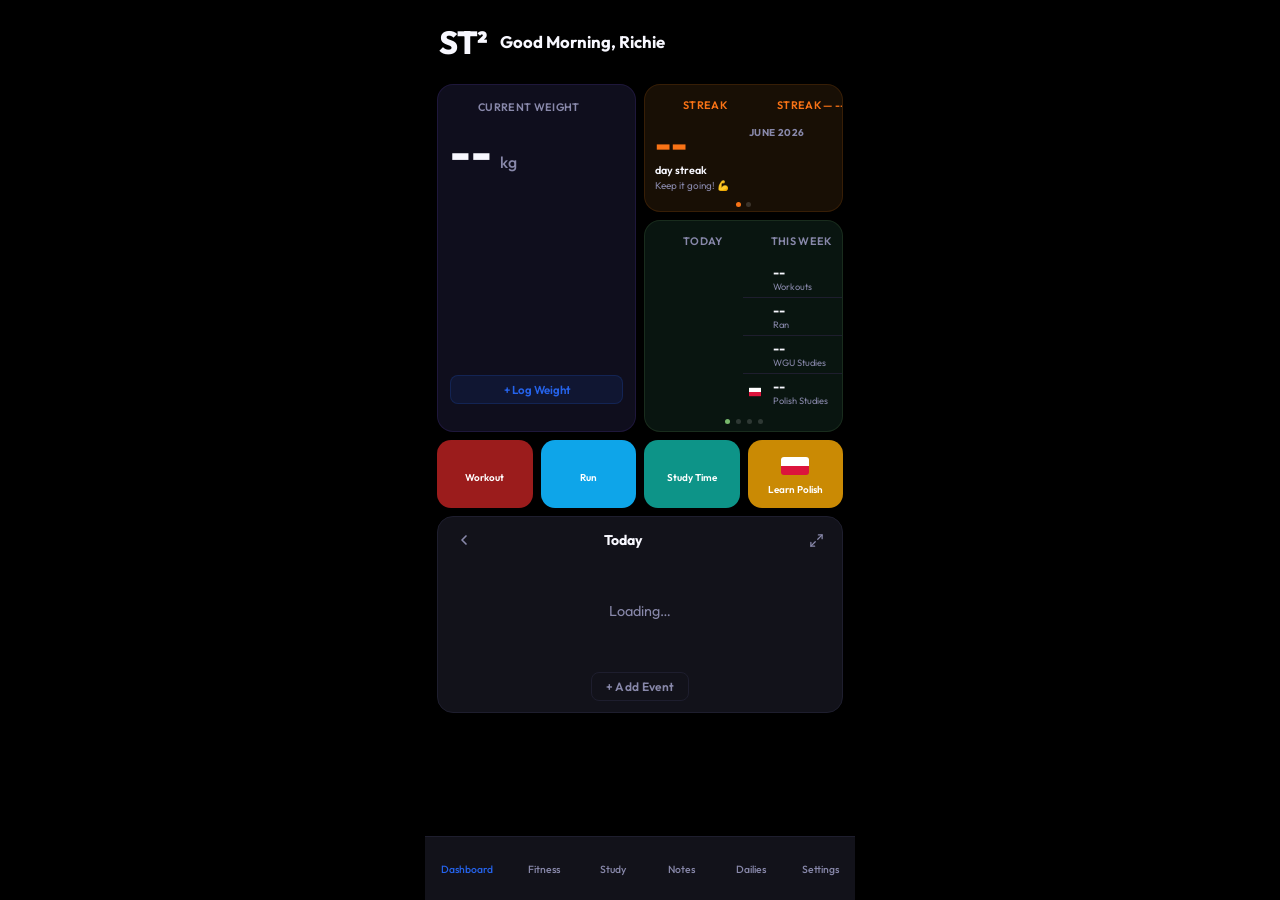
==== commit 48fbb334: "Fix weight card: add space between value and unit https://claude.ai/code/session_01LXvS6ACoD4vKGZQxH" ====
--- a/index.html
+++ b/index.html
@@ -71,7 +71,7 @@
             </button>
           </div>
           <div class="weight-value">
-            <span id="dash-weight">--</span><span class="unit">kg</span>
+            <span id="dash-weight">--</span> <span class="unit">kg</span>
           </div>
           <div id="dash-weight-loss" class="weight-loss"></div>
           <div class="weight-sparkline-wrap">
@@ -1305,6 +1305,9 @@
         <svg width="22" height="22" viewBox="0 0 24 24" fill="none" stroke="currentColor" stroke-width="2.5" stroke-linecap="round" stroke-linejoin="round"><polyline points="15 18 9 12 15 6"/></svg>
       </button>
       <div style="flex:1"></div>
+      <button class="note-tag-topbar-btn" id="note-tag-btn" onclick="Notes.toggleTagDropdown()" title="Tags">
+        <svg width="18" height="18" viewBox="0 0 24 24" fill="none" stroke="currentColor" stroke-width="2" stroke-linecap="round" stroke-linejoin="round"><path d="M20.59 13.41l-7.17 7.17a2 2 0 0 1-2.83 0L2 12V2h10l8.59 8.59a2 2 0 0 1 0 2.82z"/><line x1="7" y1="7" x2="7.01" y2="7"/></svg>
+      </button>
       <button class="note-pin-btn" id="note-pin-btn" onclick="NotesTogglePin()" title="Pin">
         <svg width="18" height="18" viewBox="0 0 24 24" fill="none" stroke="currentColor" stroke-width="2" stroke-linecap="round" stroke-linejoin="round"><line x1="12" y1="17" x2="12" y2="22"/><path d="M5 17h14v-1.76a2 2 0 0 0-1.11-1.79l-1.78-.9A2 2 0 0 1 15 10.76V6h1a2 2 0 0 0 0-4H8a2 2 0 0 0 0 4h1v4.76a2 2 0 0 1-1.11 1.79l-1.78.9A2 2 0 0 0 5 15.24Z"/></svg>
       </button>
@@ -1350,14 +1353,6 @@
         </div>
       </div>
 
-      <!-- Tags (at bottom of scroll area) -->
-      <div class="note-tags-section">
-        <div class="note-tags-label">Tags</div>
-        <div class="note-tags-input-wrap">
-          <div id="note-tags-container" style="display:contents"></div>
-          <input type="text" class="note-tag-input-field" id="note-tag-input" placeholder="Add tag, press Enter…" onkeydown="NotesHandleTagInput(event)" />
-        </div>
-      </div>
     </div>
 
     <!-- Bottom toolbar -->
@@ -1412,6 +1407,17 @@
     </div>
 
   </div>
+
+  <!-- Tag dropdown — sibling to modal-sheet, anchored top-right below topbar -->
+  <div id="note-tag-dropdown" class="note-tag-dropdown" style="display:none" onclick="event.stopPropagation()">
+    <div id="note-tag-dd-list" class="note-tag-dd-list"></div>
+    <div class="note-tag-dd-add">
+      <input id="note-tag-new-input" class="note-tag-new-input" type="text" placeholder="New tag…"
+             onkeydown="if(event.key==='Enter')Notes.addGlobalTag()" />
+      <button class="note-tag-dd-add-btn" onclick="Notes.addGlobalTag()">＋</button>
+    </div>
+  </div>
+
 </div>
 
 
@@ -1445,16 +1451,11 @@
           <div class="habit-picker-circle" id="habit-color-preview" style="background:#3B82F6"></div>
           <span>Color</span>
         </button>
-        <label class="habit-picker-cell" for="habit-modal-emoji">
+        <button class="habit-picker-cell" onclick="Habits.toggleEmojiPicker()">
           <div class="habit-picker-emoji-circle" id="habit-emoji-preview">💧</div>
-          <div class="habit-emoji-cell-text">
-            <span class="habit-picker-cell-label">Icon</span>
-            <span class="habit-picker-cell-sub">any emoji</span>
-          </div>
-          <input type="text" id="habit-modal-emoji" class="habit-emoji-type-input"
-                 value="💧" maxlength="4" placeholder="💧"
-                 oninput="Habits.emojiTyped(this.value)" />
-        </label>
+          <span>Icon</span>
+        </button>
+        <input type="hidden" id="habit-modal-emoji" value="💧" />
       </div>
       <div class="habit-palette-row" id="habit-color-palette" style="display:none">
           <button class="habit-color-option selected" data-color="#3B82F6" style="background:#3B82F6" onclick="Habits.selectColor('#3B82F6')"></button>
@@ -1493,6 +1494,14 @@
           <button class="habit-color-option" data-color="#0D9488" style="background:#0D9488" onclick="Habits.selectColor('#0D9488')"></button>
           <button class="habit-color-option" data-color="#2DD4BF" style="background:#2DD4BF" onclick="Habits.selectColor('#2DD4BF')"></button>
       </div>
+      <div class="habit-emoji-grid-panel" id="habit-emoji-grid" style="display:none">
+        <div class="habit-emoji-grid-nav">
+          <button class="habit-emoji-page-btn" id="habit-emoji-prev" onclick="Habits.emojiPageNav(-1)">‹</button>
+          <div class="habit-emoji-grid" id="habit-emoji-grid-cells"></div>
+          <button class="habit-emoji-page-btn" id="habit-emoji-next" onclick="Habits.emojiPageNav(1)">›</button>
+        </div>
+        <div class="habit-emoji-page-dots" id="habit-emoji-page-dots"></div>
+      </div>
       <input type="hidden" id="habit-modal-color" value="#3B82F6" />
     </div>
   </div>
--- a/css/style.css
+++ b/css/style.css
@@ -1780,10 +1780,71 @@
 .photo-thumb-wrap { position: relative; }
 .photo-thumb { width: 120px; height: 120px; border-radius: 10px; object-fit: cover; cursor: pointer; }
 .photo-remove { position: absolute; top: -4px; right: -4px; width: 18px; height: 18px; border-radius: 50%; background: var(--danger); color: #fff; border: none; font-size: 0.7rem; cursor: pointer; display: flex; align-items: center; justify-content: center; }
-.note-tags-section { padding: 0 16px 16px; margin-top: auto; }
-.note-tags-label { font-size: 0.75rem; color: var(--subtext); margin-bottom: 6px; font-weight: 600; }
-.note-tags-input-wrap { display: flex; flex-wrap: wrap; gap: 6px; align-items: center; background: var(--surface2); border: 1px solid var(--border); border-radius: 10px; padding: 8px; }
-.note-tag-input-field { flex: 1; min-width: 80px; background: none; border: none; outline: none; color: var(--text); font-family: 'Outfit', sans-serif; font-size: 0.85rem; }
+.note-tag-topbar-btn {
+  width: 36px; height: 36px;
+  background: transparent; border: none;
+  color: var(--subtext); cursor: pointer;
+  display: flex; align-items: center; justify-content: center;
+  border-radius: 8px;
+}
+.note-tag-topbar-btn.has-tags { color: var(--accent); }
+/* Tag dropdown */
+.note-tag-dropdown {
+  position: absolute;
+  top: 52px;
+  right: 8px;
+  background: var(--surface);
+  border: 1px solid var(--border);
+  border-radius: 12px;
+  min-width: 160px;
+  max-width: 260px;
+  max-height: 50vh;
+  overflow-y: auto;
+  z-index: 1300;
+  box-shadow: 0 8px 32px rgba(0,0,0,0.3);
+  padding: 6px 0 0;
+}
+.note-tag-dd-list {
+  display: flex; flex-wrap: wrap; gap: 6px;
+  padding: 8px 8px 6px;
+}
+.note-tag-dd-empty { padding: 8px; font-size: 0.8rem; color: var(--subtext); width: 100%; }
+.note-tag-dd-item { display: flex; align-items: center; gap: 1px; }
+.note-tag-dd-toggle {
+  background: var(--surface2); border: 1.5px solid var(--border);
+  border-radius: 20px; padding: 4px 8px;
+  font-size: 0.8rem; color: var(--subtext); white-space: nowrap;
+  cursor: pointer; transition: background 0.1s, color 0.1s, border-color 0.1s;
+}
+.note-tag-dd-item.active .note-tag-dd-toggle {
+  background: color-mix(in srgb, var(--accent) 15%, var(--surface2));
+  border-color: var(--accent); color: var(--accent); font-weight: 600;
+}
+.note-tag-dd-del {
+  width: 18px; height: 18px; flex-shrink: 0;
+  background: transparent; border: none;
+  color: var(--subtext); font-size: 0.85rem; line-height: 1;
+  cursor: pointer; border-radius: 50%;
+  display: flex; align-items: center; justify-content: center;
+  margin-left: 1px;
+}
+.note-tag-dd-add {
+  display: flex; align-items: center; gap: 6px;
+  padding: 6px 8px 8px; border-top: 1px solid var(--border); margin-top: 4px;
+}
+.note-tag-new-input {
+  flex: 1; background: transparent; border: none; outline: none;
+  font-size: 0.82rem; color: var(--text);
+  font-family: 'Outfit', sans-serif;
+}
+.note-tag-new-input::placeholder { color: var(--subtext); }
+.note-tag-dd-add-btn {
+  width: 24px; height: 24px; border-radius: 50%;
+  background: var(--accent); color: #fff; border: none;
+  font-size: 1rem; cursor: pointer; flex-shrink: 0;
+  display: flex; align-items: center; justify-content: center;
+  line-height: 1;
+}
 .note-drawing-section { padding: 0 16px 12px; }
 .drawing-toolbar { display: flex; gap: 6px; align-items: center; margin-bottom: 8px; flex-wrap: wrap; }
 .color-dot { width: 24px; height: 24px; border-radius: 50%; border: 2px solid transparent; cursor: pointer; }
@@ -2832,10 +2893,10 @@
   display: flex;
   align-items: center;
   justify-content: space-between;
-  padding: 10px 0 8px;
+  margin-bottom: 16px;
 }
 .habits-title {
-  font-size: 1.1rem;
+  font-size: 1.5rem;
   font-weight: 700;
   color: var(--text);
   margin: 0;
@@ -2986,7 +3047,7 @@
 /* ── Dot Grid ── */
 .habit-dot-grid {
   display: grid;
-  grid-template-columns: repeat(18, 1fr);
+  grid-template-columns: repeat(21, 1fr);
   gap: 2px;
   width: 100%;
 }
@@ -3083,33 +3144,6 @@
   color: var(--text);
   font-weight: 500;
 }
-.habit-emoji-cell-text {
-  display: flex;
-  flex-direction: column;
-  gap: 1px;
-  flex: 1;
-  min-width: 0;
-}
-.habit-picker-cell-label {
-  font-size: 0.9rem;
-  font-weight: 500;
-  color: var(--text);
-}
-.habit-picker-cell-sub {
-  font-size: 0.72rem;
-  color: var(--subtext);
-}
-.habit-emoji-type-input {
-  background: transparent;
-  border: none;
-  outline: none;
-  font-size: 0.75rem;
-  color: var(--subtext);
-  width: 100%;
-  cursor: pointer;
-  padding: 0;
-  display: block;
-}
 .habit-picker-circle {
   width: 32px;
   height: 32px;
@@ -3151,26 +3185,66 @@
   border-color: var(--text);
   transform: scale(1.12);
 }
+.habit-emoji-grid-panel {
+  padding: 8px 0 12px;
+  border-bottom: 1px solid var(--border);
+}
+.habit-emoji-grid-nav {
+  display: flex;
+  align-items: center;
+  gap: 2px;
+}
+.habit-emoji-page-btn {
+  width: 28px;
+  min-width: 28px;
+  height: 28px;
+  background: transparent;
+  border: none;
+  color: var(--text);
+  font-size: 1.3rem;
+  cursor: pointer;
+  display: flex;
+  align-items: center;
+  justify-content: center;
+  border-radius: 8px;
+  padding: 0;
+  transition: opacity 0.15s;
+}
+.habit-emoji-page-btn:disabled { opacity: 0.2; cursor: default; }
 .habit-emoji-grid {
   display: grid;
-  grid-template-columns: repeat(7, 1fr);
-  gap: 6px;
-  padding: 4px 0 16px;
+  grid-template-columns: repeat(8, 1fr);
+  gap: 4px;
+  flex: 1;
 }
 .habit-emoji-option {
   aspect-ratio: 1;
-  border-radius: 10px;
-  background: var(--card);
+  border-radius: 8px;
+  background: var(--surface2);
   border: 2px solid transparent;
-  font-size: 1.2rem;
+  font-size: 1.1rem;
   cursor: pointer;
   display: flex;
   align-items: center;
   justify-content: center;
+  padding: 0;
   transition: border-color 0.1s;
-  padding: 0;
-}
-.habit-emoji-option.selected { border-color: var(--accent); }
+}
+.habit-emoji-option.selected { border-color: var(--accent); background: color-mix(in srgb, var(--accent) 15%, var(--surface2)); }
+.habit-emoji-page-dots {
+  display: flex;
+  justify-content: center;
+  gap: 6px;
+  margin-top: 10px;
+}
+.habit-emoji-page-dot {
+  width: 6px;
+  height: 6px;
+  border-radius: 50%;
+  background: var(--border);
+  transition: background 0.15s;
+}
+.habit-emoji-page-dot.active { background: var(--accent); }
 
 /* ── Habit Note Panel (slides in from right) ── */
 .habit-note-panel {
